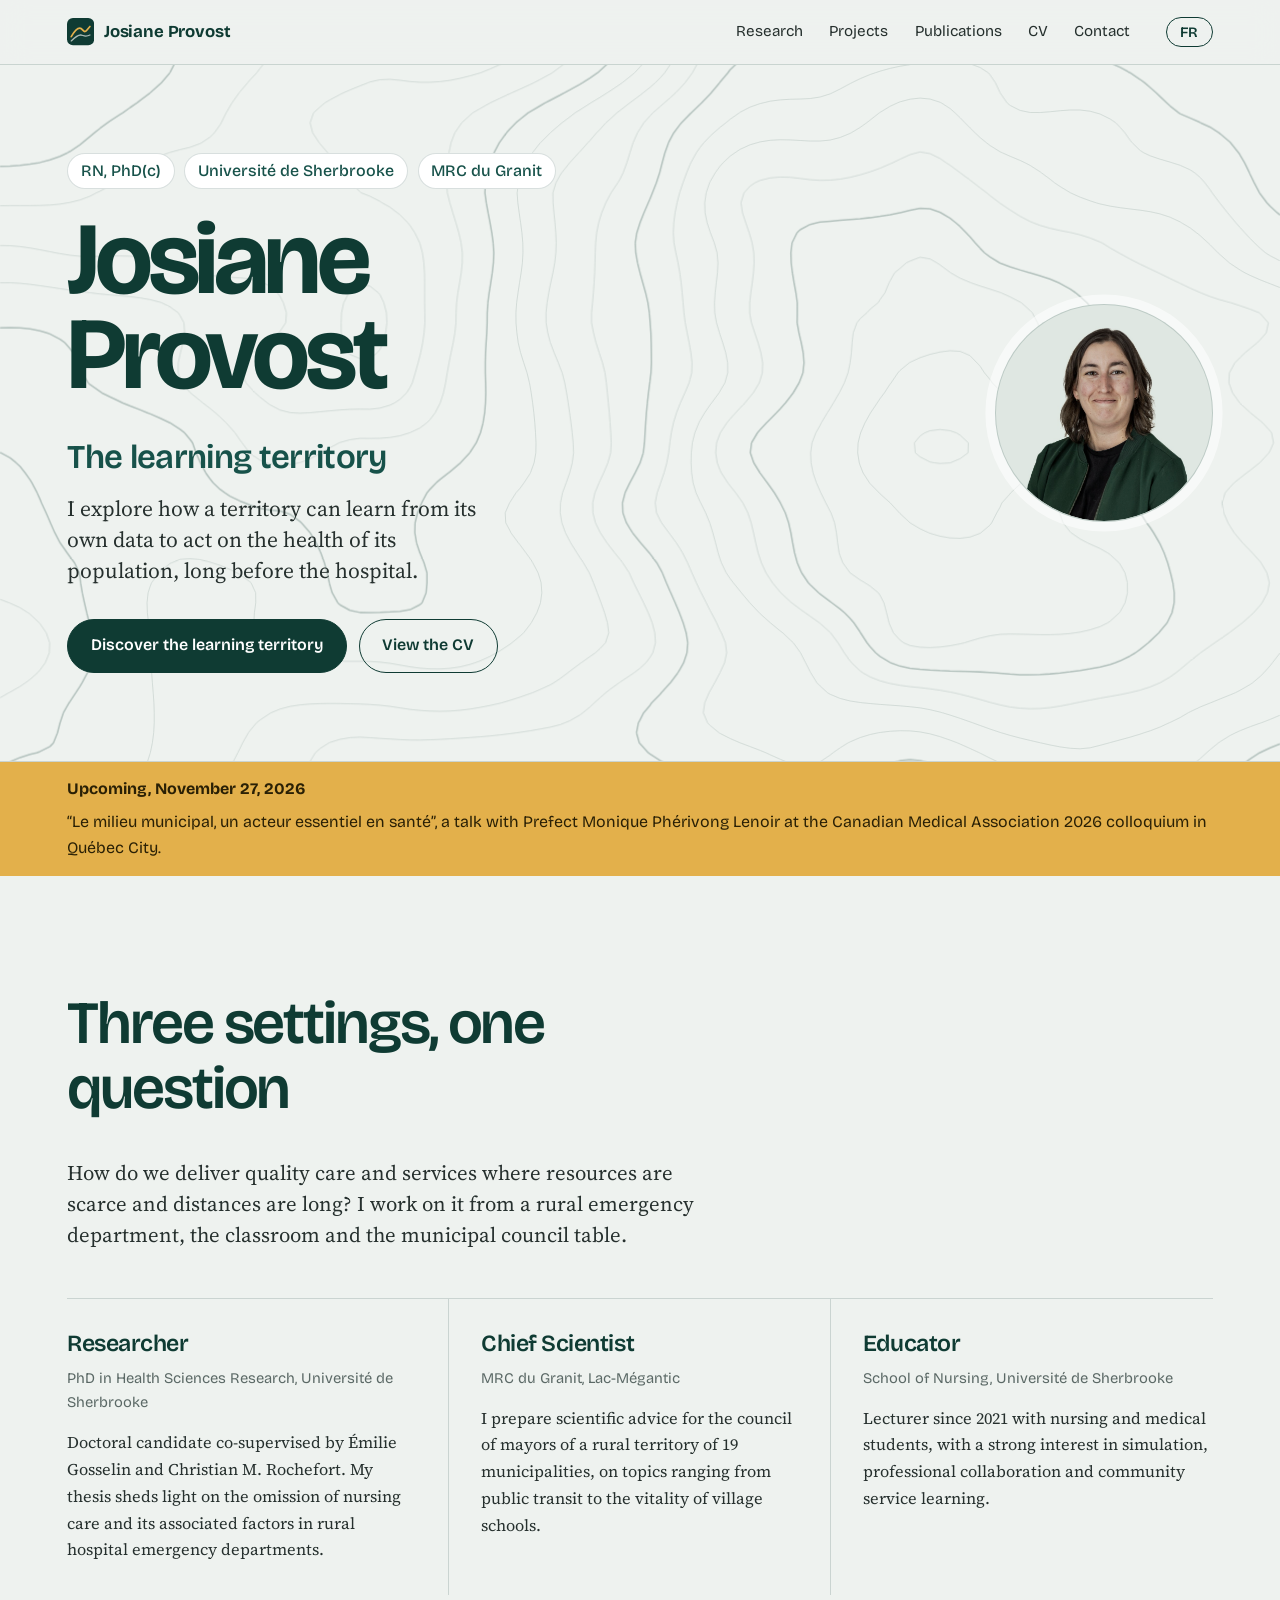
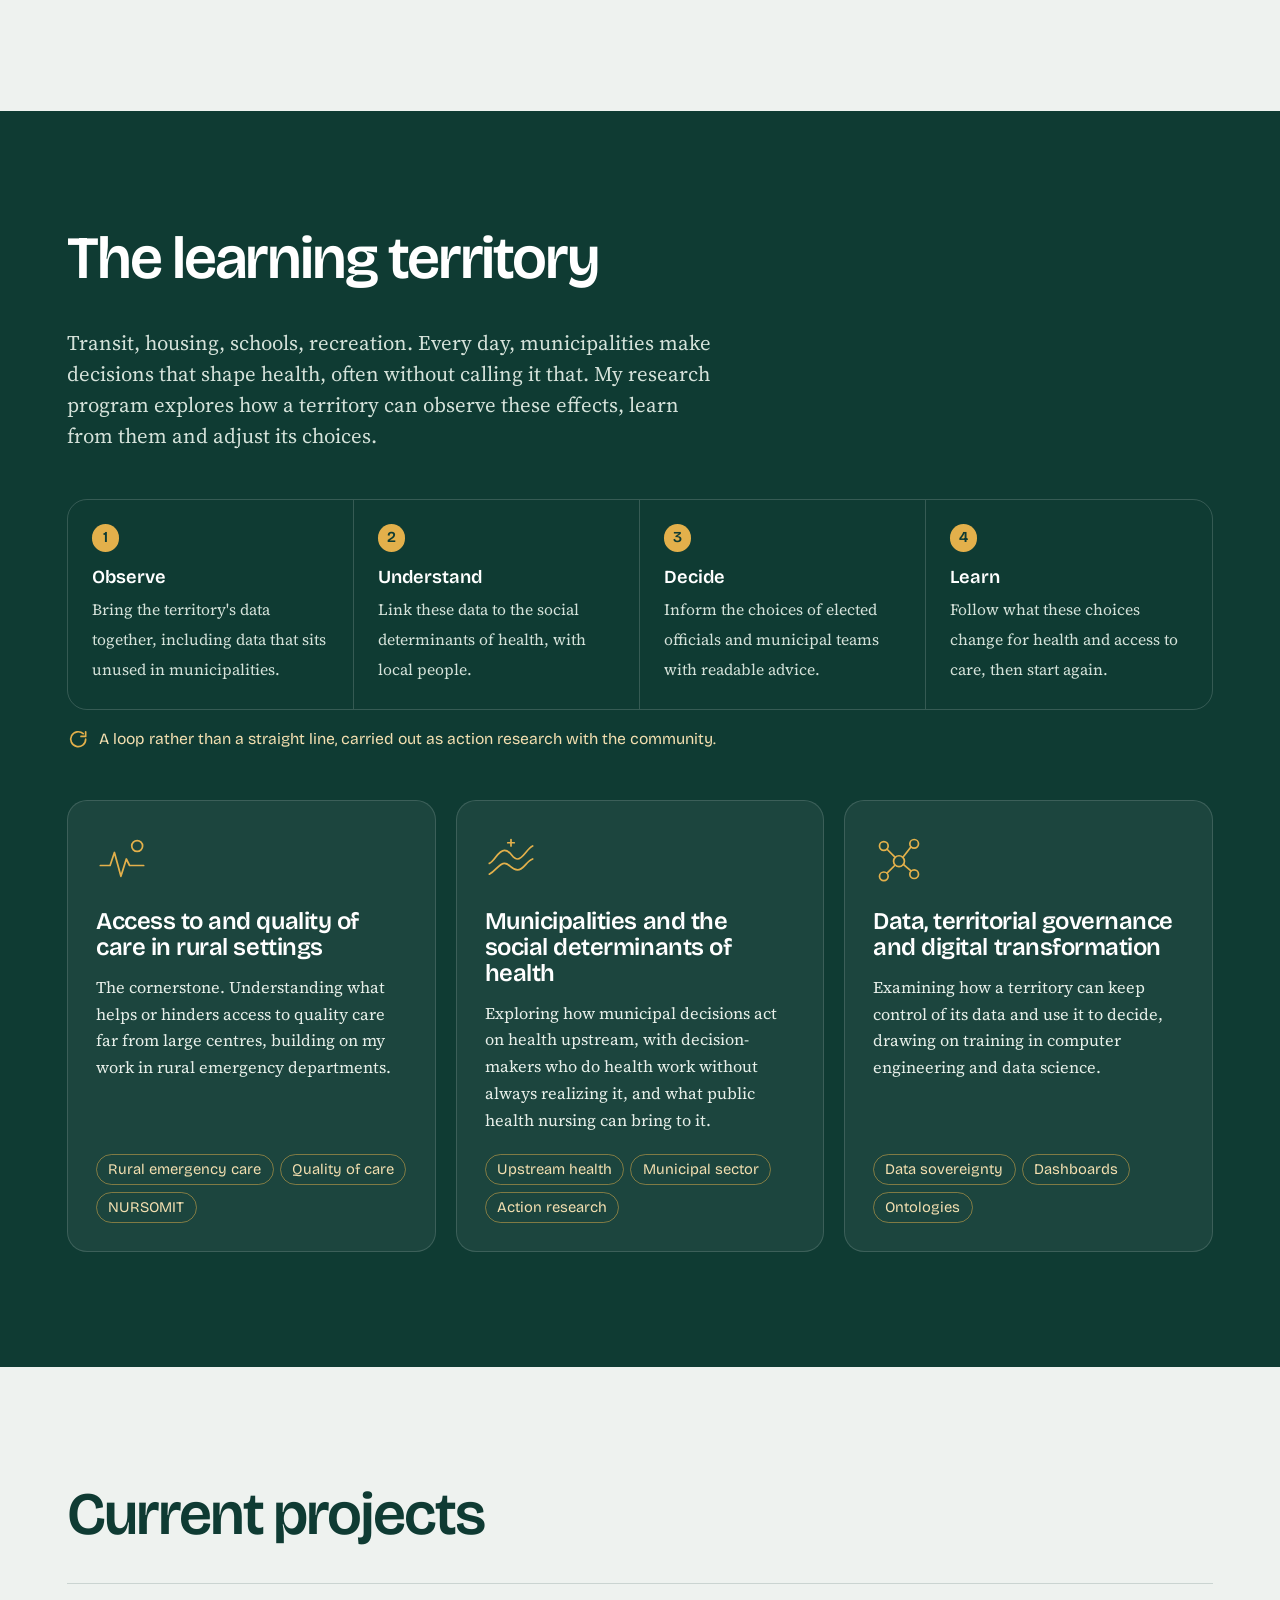
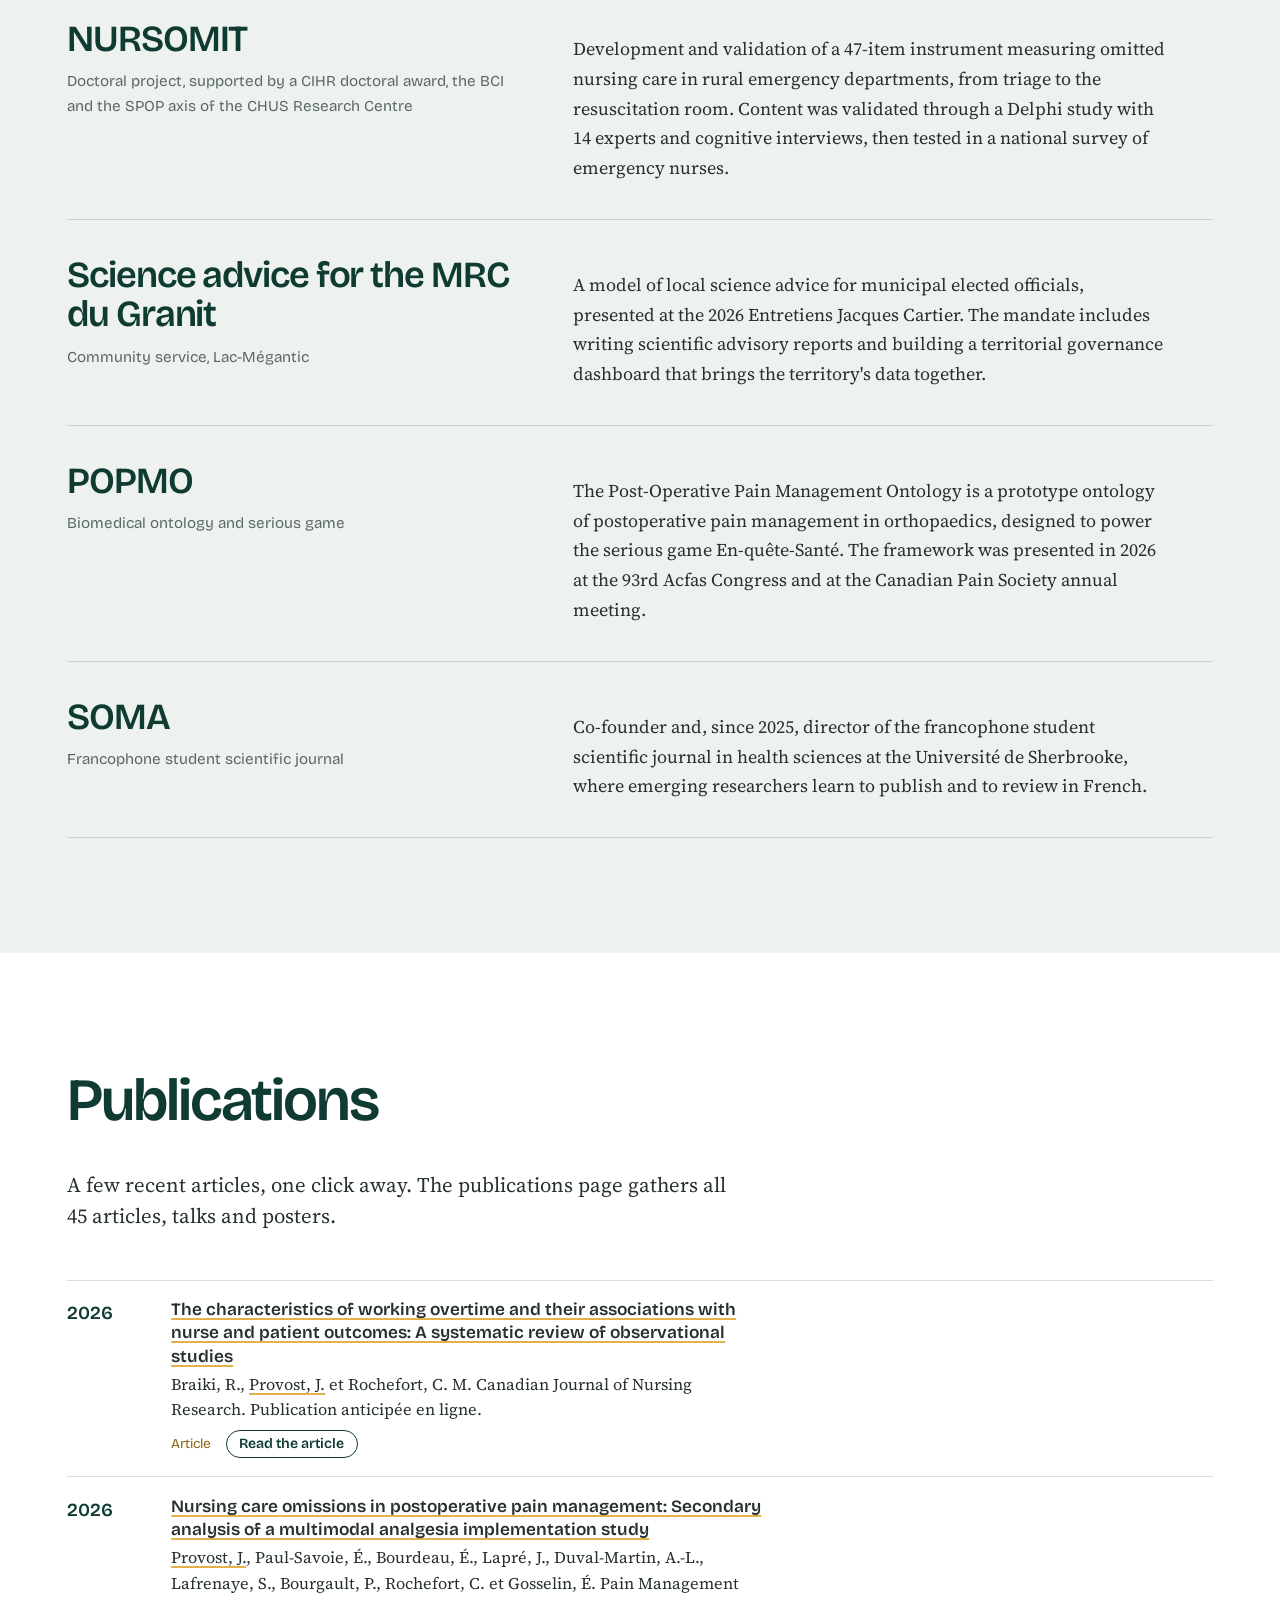
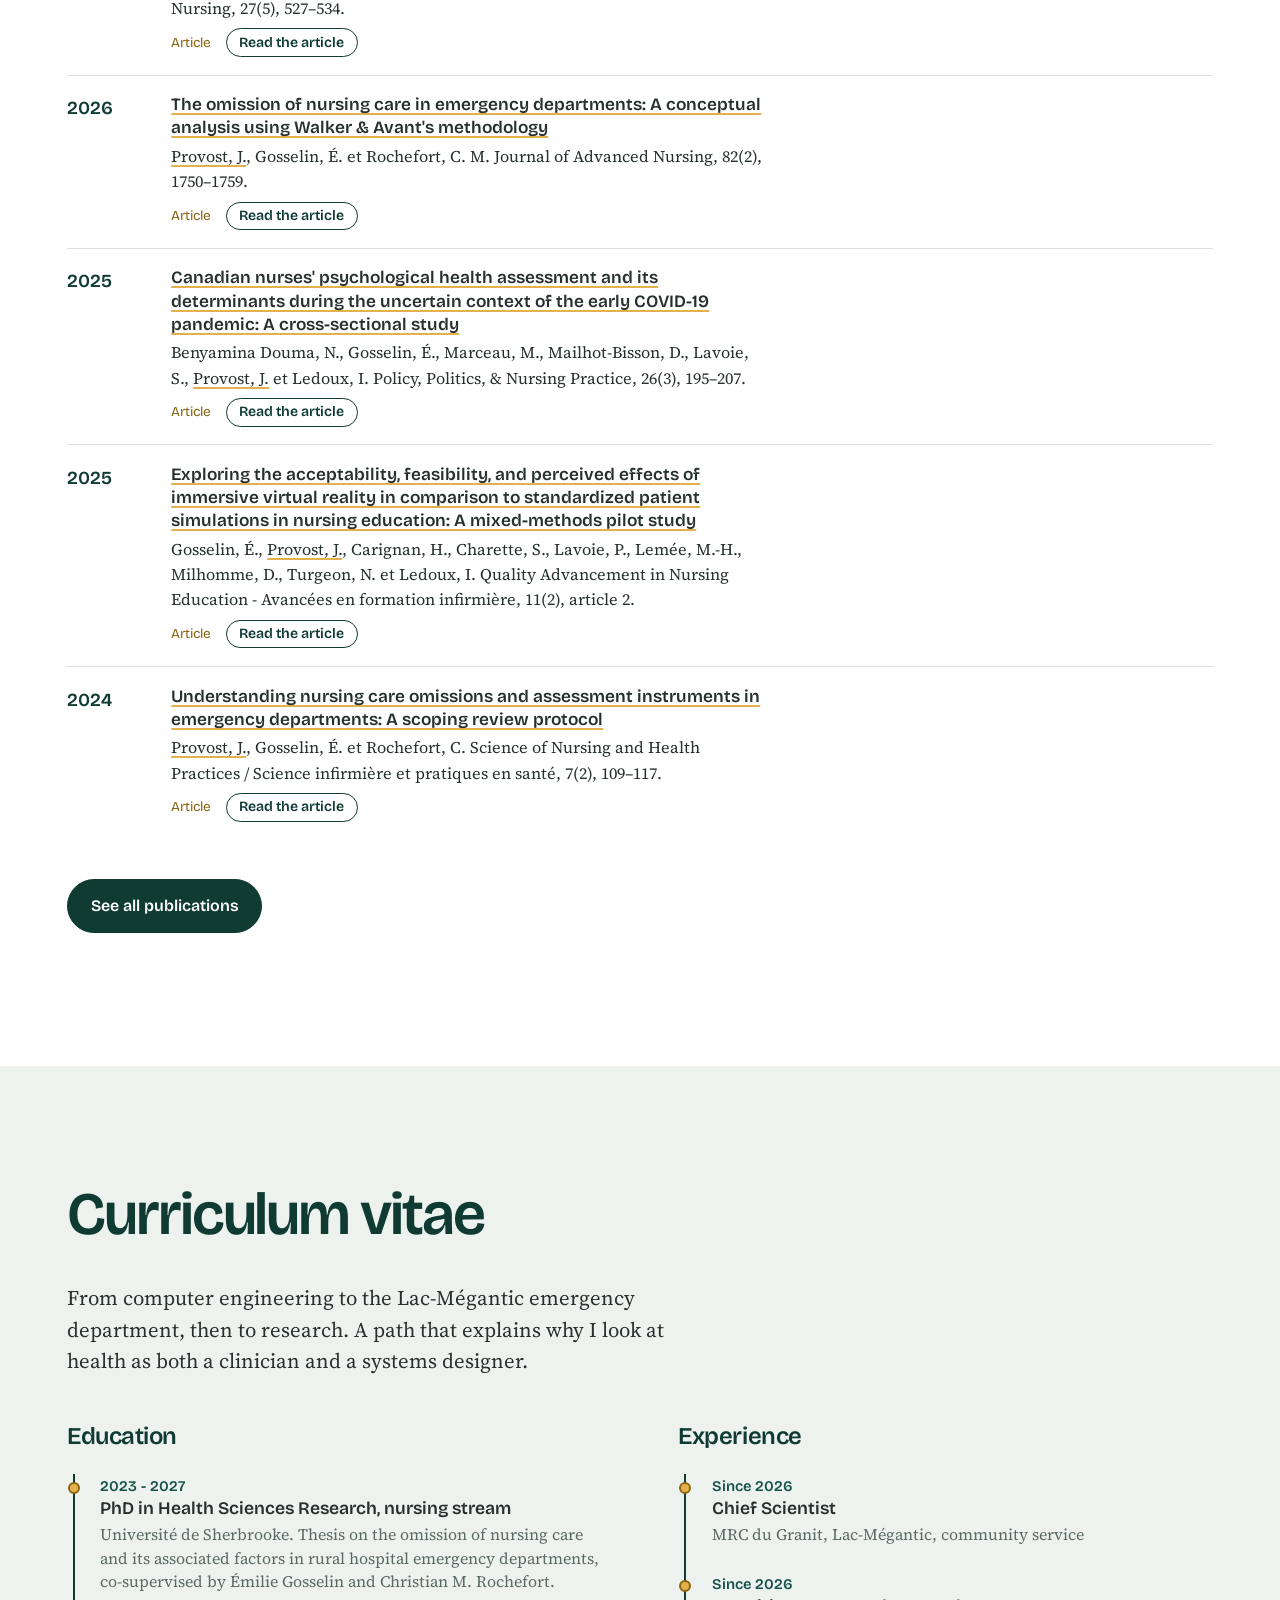
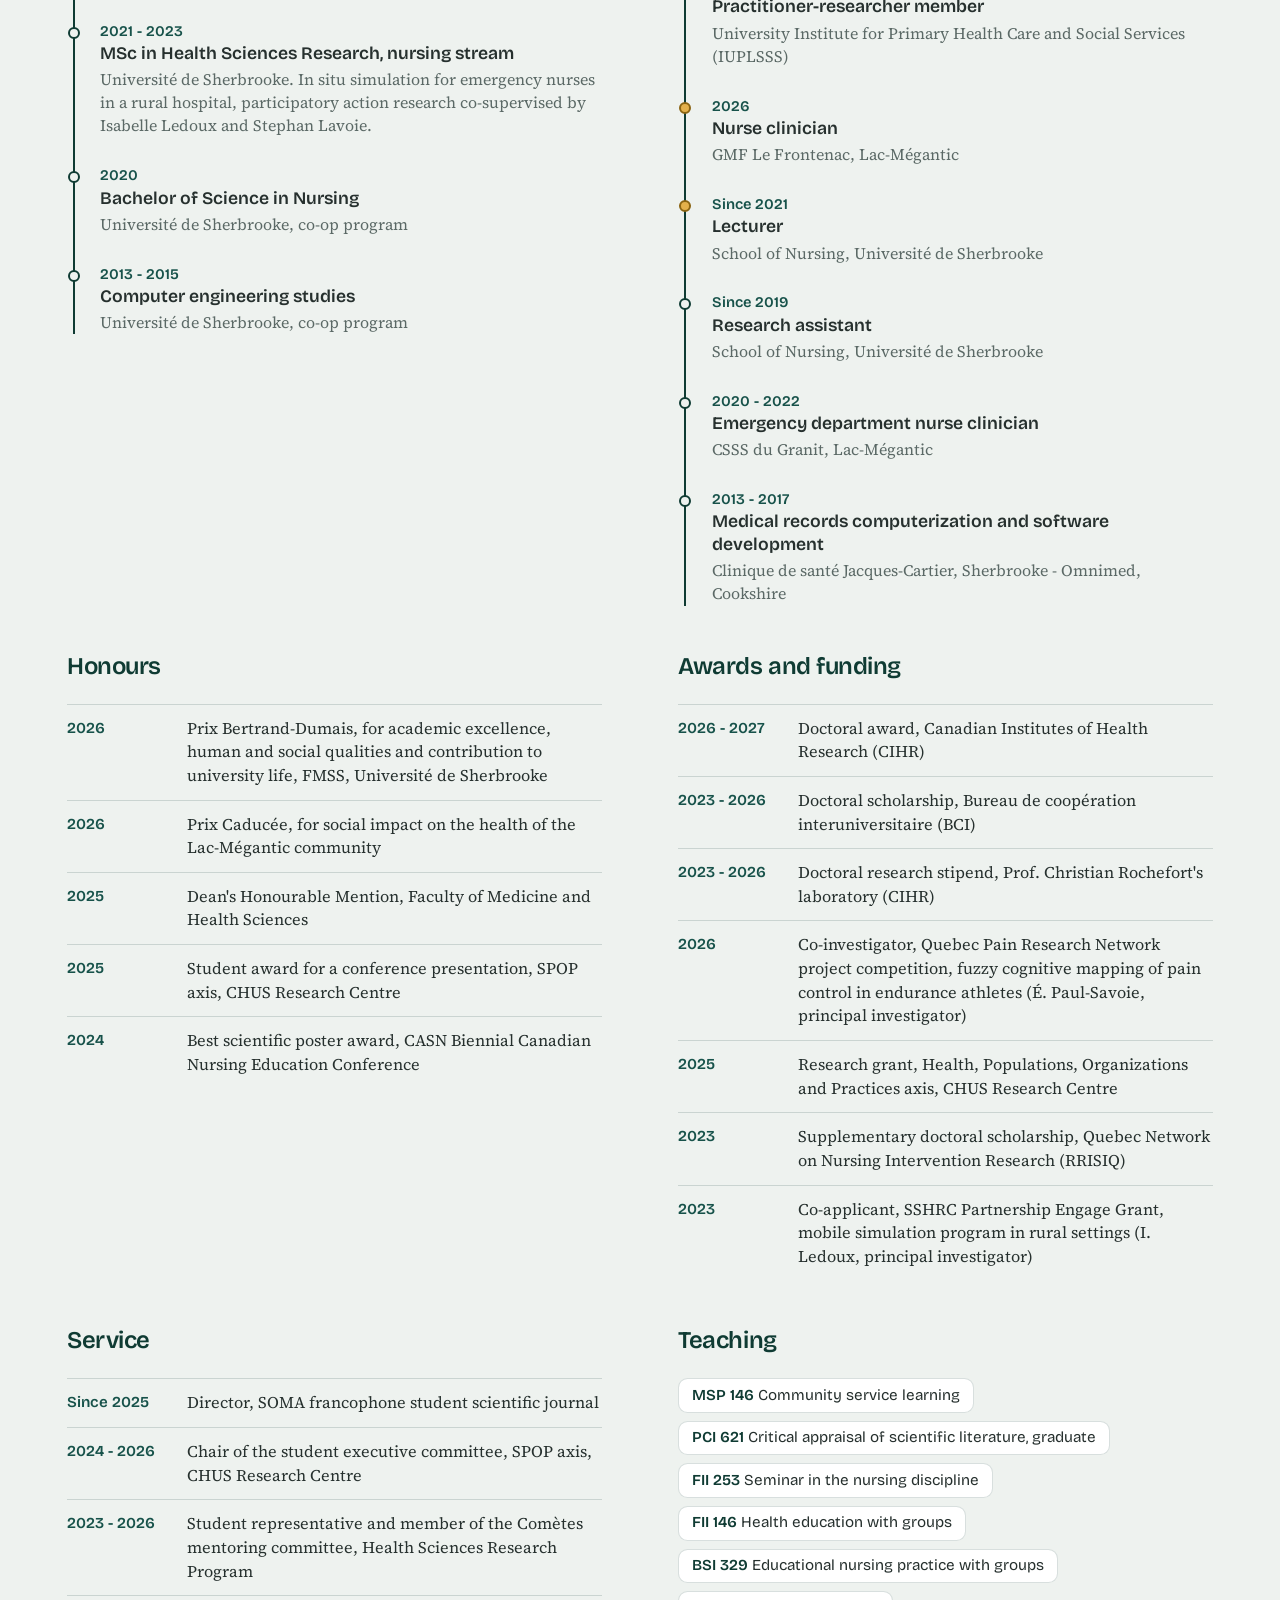
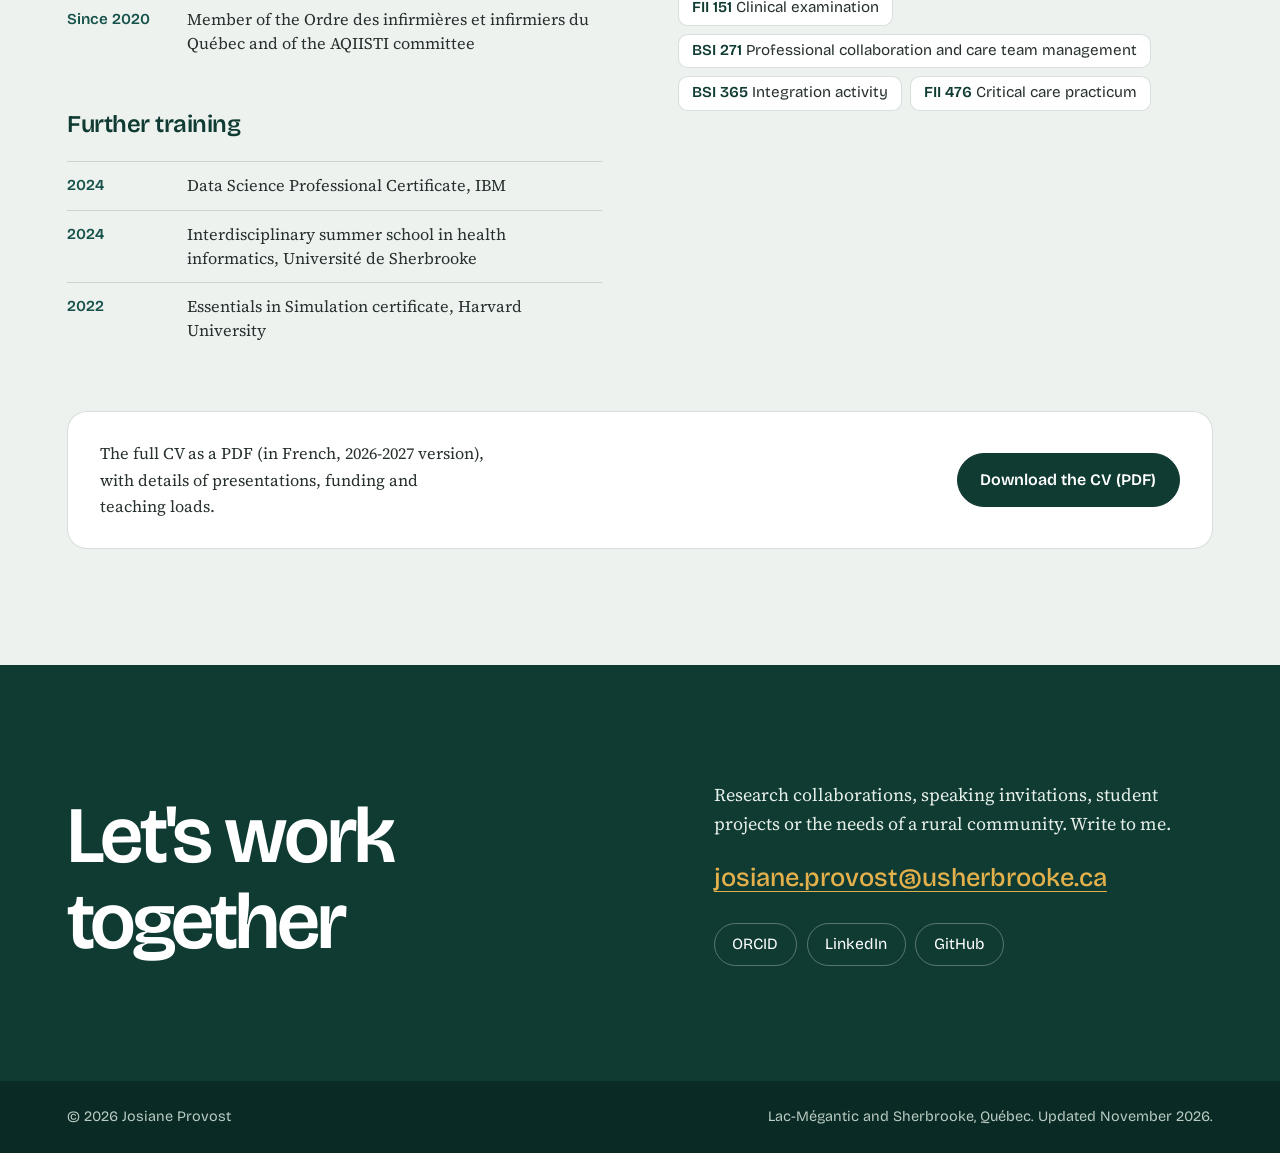
==== index.html @ 4ea6d52b "Territoire apprenant, page des publications et CV 2026-2027 Portrait réduit, programmation recentrée" ====
<!DOCTYPE html>
<html lang="fr" data-lang="fr">
<head>
<meta charset="UTF-8">
<meta name="viewport" content="width=device-width, initial-scale=1">
<title>Josiane Provost - Le territoire apprenant, santé rurale et conseil scientifique</title>
<meta name="description" content="Josiane Provost, infirmière et chercheuse en sciences de la santé à l'Université de Sherbrooke, scientifique en chef de la MRC du Granit. Recherche sur la qualité des soins infirmiers en milieu rural, le numérique en santé et la gouvernance territoriale.">
<meta property="og:title" content="Josiane Provost - Recherche en santé rurale">
<meta property="og:description" content="Soins infirmiers en milieu rural, numérique en santé et conseil scientifique municipal.">
<meta property="og:image" content="https://josianeprovost.ca/images/josiane-provost.jpg">
<meta property="og:type" content="website">
<meta property="og:url" content="https://josianeprovost.ca/">
<link rel="icon" href="data:image/svg+xml,%3Csvg xmlns='http://www.w3.org/2000/svg' viewBox='0 0 64 64'%3E%3Crect width='64' height='64' rx='14' fill='%230f3b33'/%3E%3Cpath d='M10 44c8-14 14-20 20-20s8 8 12 8 6-6 12-12' fill='none' stroke='%23e3b04b' stroke-width='4' stroke-linecap='round'/%3E%3Cpath d='M10 54c10-10 16-14 22-14s10 6 22 0' fill='none' stroke='%23eef2ef' stroke-width='3' stroke-linecap='round' opacity='.7'/%3E%3C/svg%3E">
<link rel="preconnect" href="https://fonts.googleapis.com">
<link rel="preconnect" href="https://fonts.gstatic.com" crossorigin>
<link href="https://fonts.googleapis.com/css2?family=Bricolage+Grotesque:opsz,wght@12..96,400;12..96,500;12..96,600;12..96,700&family=Source+Serif+4:ital,opsz,wght@0,8..60,400;0,8..60,600;1,8..60,400&display=swap" rel="stylesheet">
<link rel="stylesheet" href="styles.css">
</head>
<body data-titre-fr="Josiane Provost - Le territoire apprenant, santé rurale et conseil scientifique" data-titre-en="Josiane Provost - The learning territory, rural health and science advice">
<a class="saut" href="#contenu"><span lang="fr">Aller au contenu</span><span lang="en">Skip to content</span></a>

<header class="barre">
  <div class="enveloppe">
    <a class="marque" href="#haut" aria-label="Josiane Provost">
      <svg viewBox="0 0 64 64" aria-hidden="true"><rect width="64" height="64" rx="14" fill="#0f3b33"/><path d="M10 44c8-14 14-20 20-20s8 8 12 8 6-6 12-12" fill="none" stroke="#e3b04b" stroke-width="4" stroke-linecap="round"/><path d="M10 54c10-10 16-14 22-14s10 6 22 0" fill="none" stroke="#eef2ef" stroke-width="3" stroke-linecap="round" opacity=".7"/></svg>
      Josiane Provost
    </a>
    <nav class="liens" aria-label="Sections">
      <a href="#recherche"><span lang="fr">Recherche</span><span lang="en">Research</span></a>
      <a href="#projets"><span lang="fr">Projets</span><span lang="en">Projects</span></a>
      <a href="publications.html">Publications</a>
      <a href="#parcours"><span lang="fr">Parcours</span><span lang="en">CV</span></a>
      <a href="#contact">Contact</a>
    </nav>
    <button class="langue" type="button" id="langue" aria-label="Switch to English">EN</button>
  </div>
</header>

<main id="contenu">

<section class="ouverture" id="haut">
  <svg class="relief" id="relief" viewBox="0 0 1600 900" preserveAspectRatio="xMidYMid slice" aria-hidden="true"></svg>
  <div class="enveloppe">
    <div class="ouverture-texte">
      <p class="qualite">
        <span lang="fr">Infirmière, Ph. D. (c)</span><span lang="en">RN, PhD(c)</span>
        <span lang="fr">Université de Sherbrooke</span><span lang="en">Université de Sherbrooke</span>
        <span lang="fr">MRC du Granit</span><span lang="en">MRC du Granit</span>
      </p>
      <h1><span>Josiane</span><span>Provost</span></h1>
      <p class="idee" lang="fr">Le territoire apprenant</p>
      <p class="idee" lang="en">The learning territory</p>
      <p class="amorce" lang="fr">J'explore comment un territoire peut apprendre de ses propres données pour agir sur la santé de sa population, bien avant l'hôpital.</p>
      <p class="amorce" lang="en">I explore how a territory can learn from its own data to act on the health of its population, long before the hospital.</p>
      <div class="actions">
        <a class="bouton" href="#recherche"><span lang="fr">Découvrir le territoire apprenant</span><span lang="en">Discover the learning territory</span></a>
        <a class="bouton clair" href="#parcours"><span lang="fr">Consulter le parcours</span><span lang="en">View the CV</span></a>
      </div>
    </div>
    <div class="portrait">
      <img src="images/josiane-provost.jpg" width="900" height="829" alt="Portrait de Josiane Provost">
    </div>
  </div>
</section>

<aside class="avenir">
  <div class="enveloppe">
    <strong lang="fr">À venir, 27 novembre 2026</strong><strong lang="en">Upcoming, November 27, 2026</strong>
    <span lang="fr">« Le milieu municipal, un acteur essentiel en santé », conférence avec la préfète Monique Phérivong Lenoir au colloque 2026 de l'Association médicale canadienne, à Québec.</span>
    <span lang="en">“Le milieu municipal, un acteur essentiel en santé”, a talk with Prefect Monique Phérivong Lenoir at the Canadian Medical Association 2026 colloquium in Québec City.</span>
  </div>
</aside>

<section class="section" id="apropos">
  <div class="enveloppe">
    <h2 lang="fr">Trois terrains, une même question</h2>
    <h2 lang="en">Three settings, one question</h2>
    <p class="chapeau" lang="fr">Comment offrir des soins et des services de qualité là où les ressources sont rares et les distances grandes? J'y travaille depuis l'urgence d'un hôpital de région, la salle de classe et la table des élus municipaux.</p>
    <p class="chapeau" lang="en">How do we deliver quality care and services where resources are scarce and distances are long? I work on it from a rural emergency department, the classroom and the municipal council table.</p>
    <div class="roles">
      <div>
        <h3 lang="fr">Chercheuse</h3><h3 lang="en">Researcher</h3>
        <p class="lieu" lang="fr">Doctorat en recherche en sciences de la santé, Université de Sherbrooke</p>
        <p class="lieu" lang="en">PhD in Health Sciences Research, Université de Sherbrooke</p>
        <p lang="fr">Candidate au doctorat sous la codirection d'Émilie Gosselin et de Christian M. Rochefort. Ma thèse met en lumière l'omission des soins infirmiers et ses facteurs associés dans les urgences des centres hospitaliers ruraux.</p>
        <p lang="en">Doctoral candidate co-supervised by Émilie Gosselin and Christian M. Rochefort. My thesis sheds light on the omission of nursing care and its associated factors in rural hospital emergency departments.</p>
      </div>
      <div>
        <h3 lang="fr">Scientifique en chef</h3><h3 lang="en">Chief Scientist</h3>
        <p class="lieu">MRC du Granit, Lac-Mégantic</p>
        <p lang="fr">Je produis des avis scientifiques pour le conseil des maires d'un territoire rural de 19 municipalités, sur des sujets qui vont du transport collectif à la vitalité des écoles de village.</p>
        <p lang="en">I prepare scientific advice for the council of mayors of a rural territory of 19 municipalities, on topics ranging from public transit to the vitality of village schools.</p>
      </div>
      <div>
        <h3 lang="fr">Enseignante</h3><h3 lang="en">Educator</h3>
        <p class="lieu" lang="fr">École des sciences infirmières, Université de Sherbrooke</p>
        <p class="lieu" lang="en">School of Nursing, Université de Sherbrooke</p>
        <p lang="fr">Chargée de cours depuis 2021 auprès des futures infirmières et des étudiants en médecine, avec un intérêt marqué pour la simulation, la collaboration professionnelle et l'apprentissage dans la communauté.</p>
        <p lang="en">Lecturer since 2021 with nursing and medical students, with a strong interest in simulation, professional collaboration and community service learning.</p>
      </div>
    </div>
  </div>
</section>

<section class="section sombre" id="recherche">
  <div class="enveloppe">
    <h2 lang="fr">Le territoire apprenant</h2>
    <h2 lang="en">The learning territory</h2>
    <p class="chapeau" lang="fr">Transport, habitation, écoles, loisirs. Les municipalités prennent chaque jour des décisions qui façonnent la santé, souvent sans les nommer ainsi. Ma programmation de recherche explore comment un territoire peut observer ces effets, en tirer des connaissances et ajuster ses choix.</p>
    <p class="chapeau" lang="en">Transit, housing, schools, recreation. Every day, municipalities make decisions that shape health, often without calling it that. My research program explores how a territory can observe these effects, learn from them and adjust its choices.</p>
    <ol class="boucle">
      <li><b lang="fr">Observer</b><b lang="en">Observe</b><span lang="fr">Rassembler les données du territoire, y compris celles qui dorment dans les municipalités.</span><span lang="en">Bring the territory's data together, including data that sits unused in municipalities.</span></li>
      <li><b lang="fr">Comprendre</b><b lang="en">Understand</b><span lang="fr">Relier ces données aux déterminants sociaux de la santé, avec les gens du milieu.</span><span lang="en">Link these data to the social determinants of health, with local people.</span></li>
      <li><b lang="fr">Décider</b><b lang="en">Decide</b><span lang="fr">Éclairer les choix des élus et des équipes municipales par des avis lisibles.</span><span lang="en">Inform the choices of elected officials and municipal teams with readable advice.</span></li>
      <li><b lang="fr">Apprendre</b><b lang="en">Learn</b><span lang="fr">Suivre ce que ces choix changent pour la santé et l'accès aux soins, puis recommencer.</span><span lang="en">Follow what these choices change for health and access to care, then start again.</span></li>
    </ol>
    <p class="retour"><svg viewBox="0 0 24 24" aria-hidden="true"><path d="M20 12a8 8 0 1 1-2.6-5.9"/><path d="M20 4v5h-5"/></svg><span lang="fr">Une boucle plutôt qu'une ligne droite, menée en recherche-action avec le milieu.</span><span lang="en">A loop rather than a straight line, carried out as action research with the community.</span></p>
    <div class="axes">
      <article class="axe">
        <svg viewBox="0 0 48 48" aria-hidden="true"><path d="M4 30h9l4-12 6 22 5-16 3 6h13"/><circle cx="38" cy="12" r="5"/></svg>
        <h3 lang="fr">Accessibilité et qualité des soins en milieu rural</h3>
        <h3 lang="en">Access to and quality of care in rural settings</h3>
        <p lang="fr">La pierre angulaire. Comprendre ce qui facilite ou freine l'accès à des soins de qualité loin des grands centres, dans le prolongement de mes travaux menés dans les urgences rurales.</p>
        <p lang="en">The cornerstone. Understanding what helps or hinders access to quality care far from large centres, building on my work in rural emergency departments.</p>
        <ul><li lang="fr">Urgences rurales</li><li lang="en">Rural emergency care</li><li lang="fr">Qualité des soins</li><li lang="en">Quality of care</li><li>NURSOMIT</li></ul>
      </article>
      <article class="axe">
        <svg viewBox="0 0 48 48" aria-hidden="true"><path d="M4 38c6-3 9-10 14-10s6 6 12 6 8-8 14-10"/><path d="M4 28c5-2 8-12 14-12s7 8 12 8 9-10 14-12"/><path d="M24 6v6M21 9h6"/></svg>
        <h3 lang="fr">Municipalités et déterminants sociaux de la santé</h3>
        <h3 lang="en">Municipalities and the social determinants of health</h3>
        <p lang="fr">Explorer comment les décisions municipales agissent sur la santé en amont, avec les décideurs qui font de la santé sans toujours s'en rendre compte, et ce que l'infirmière en santé publique peut y apporter.</p>
        <p lang="en">Exploring how municipal decisions act on health upstream, with decision-makers who do health work without always realizing it, and what public health nursing can bring to it.</p>
        <ul><li lang="fr">Santé en amont</li><li lang="en">Upstream health</li><li lang="fr">Milieu municipal</li><li lang="en">Municipal sector</li><li lang="fr">Recherche-action</li><li lang="en">Action research</li></ul>
      </article>
      <article class="axe">
        <svg viewBox="0 0 48 48" aria-hidden="true"><circle cx="10" cy="12" r="4"/><circle cx="38" cy="10" r="4"/><circle cx="24" cy="26" r="5"/><circle cx="10" cy="40" r="4"/><circle cx="38" cy="38" r="4"/><path d="M13 15l7 7M35 13l-7 9M13 37l7-7M35 35l-7-6"/></svg>
        <h3 lang="fr">Données, gouvernance territoriale et numérique</h3>
        <h3 lang="en">Data, territorial governance and digital transformation</h3>
        <p lang="fr">Examiner comment un territoire peut garder la maîtrise de ses données et s'en servir pour décider, en mettant à profit une formation en génie informatique et en science des données.</p>
        <p lang="en">Examining how a territory can keep control of its data and use it to decide, drawing on training in computer engineering and data science.</p>
        <ul><li lang="fr">Souveraineté des données</li><li lang="en">Data sovereignty</li><li lang="fr">Tableaux de bord</li><li lang="en">Dashboards</li><li lang="fr">Ontologies</li><li lang="en">Ontologies</li></ul>
      </article>
    </div>
  </div>
</section>

<section class="section" id="projets">
  <div class="enveloppe">
    <h2 lang="fr">Projets en cours</h2>
    <h2 lang="en">Current projects</h2>
    <div class="projets">
      <article class="projet">
        <div>
          <h3>NURSOMIT</h3>
          <p class="nature" lang="fr">Projet doctoral, soutenu par une bourse doctorale des IRSC, le BCI et l'axe SPOP du Centre de recherche du CHUS</p>
          <p class="nature" lang="en">Doctoral project, supported by a CIHR doctoral award, the BCI and the SPOP axis of the CHUS Research Centre</p>
        </div>
        <div>
          <p lang="fr">Développement et validation d'un instrument de 47 énoncés qui mesure l'omission des soins infirmiers dans les urgences rurales, du triage à la salle de réanimation. Le contenu a été validé par une étude Delphi auprès de 14 experts et par des entrevues cognitives, puis mis à l'épreuve dans une enquête nationale auprès d'infirmières d'urgence.</p>
          <p lang="en">Development and validation of a 47-item instrument measuring omitted nursing care in rural emergency departments, from triage to the resuscitation room. Content was validated through a Delphi study with 14 experts and cognitive interviews, then tested in a national survey of emergency nurses.</p>
        </div>
      </article>
      <article class="projet">
        <div>
          <h3 lang="fr">Conseil scientifique de la MRC du Granit</h3>
          <h3 lang="en">Science advice for the MRC du Granit</h3>
          <p class="nature" lang="fr">Service à la collectivité, Lac-Mégantic</p>
          <p class="nature" lang="en">Community service, Lac-Mégantic</p>
        </div>
        <div>
          <p lang="fr">Un modèle de conseil scientifique de proximité auprès d'élus municipaux, présenté aux Entretiens Jacques Cartier 2026. Le mandat comprend la rédaction d'avis scientifiques et la conception d'un tableau de bord de gouvernance territoriale qui rassemble les données du territoire.</p>
          <p lang="en">A model of local science advice for municipal elected officials, presented at the 2026 Entretiens Jacques Cartier. The mandate includes writing scientific advisory reports and building a territorial governance dashboard that brings the territory's data together.</p>
        </div>
      </article>
      <article class="projet">
        <div>
          <h3>POPMO</h3>
          <p class="nature" lang="fr">Ontologie biomédicale et jeu sérieux</p>
          <p class="nature" lang="en">Biomedical ontology and serious game</p>
        </div>
        <div>
          <p lang="fr">La Post-Operative Pain Management Ontology est un prototype d'ontologie de la gestion de la douleur postopératoire en orthopédie, conçu pour alimenter le jeu sérieux En-quête-Santé. Le cadre a été présenté en 2026 au 93e Congrès de l'Acfas et au congrès de la Société canadienne de la douleur.</p>
          <p lang="en">The Post-Operative Pain Management Ontology is a prototype ontology of postoperative pain management in orthopaedics, designed to power the serious game En-quête-Santé. The framework was presented in 2026 at the 93rd Acfas Congress and at the Canadian Pain Society annual meeting.</p>
        </div>
      </article>
      <article class="projet">
        <div>
          <h3>SOMA</h3>
          <p class="nature" lang="fr">Revue scientifique étudiante francophone</p>
          <p class="nature" lang="en">Francophone student scientific journal</p>
        </div>
        <div>
          <p lang="fr">Cofondatrice et, depuis 2025, directrice de la revue scientifique étudiante francophone en sciences de la santé de l'Université de Sherbrooke, un lieu où la relève apprend à publier et à évaluer en français.</p>
          <p lang="en">Co-founder and, since 2025, director of the francophone student scientific journal in health sciences at the Université de Sherbrooke, where emerging researchers learn to publish and to review in French.</p>
        </div>
      </article>
    </div>
  </div>
</section>

<section class="section clair" id="publications">
  <div class="enveloppe">
    <h2>Publications</h2>
    <p class="chapeau" lang="fr">Quelques articles récents, à lire en un clic. La page des publications rassemble les 45 articles, conférences et affiches.</p>
    <p class="chapeau" lang="en">A few recent articles, one click away. The publications page gathers all 45 articles, talks and posters.</p>
    <ul class="refs">
      <li data-type="article"><span class="an">2026</span><div class="corps"><a class="titre" href="https://doi.org/10.1177/08445621261463879" rel="noopener">The characteristics of working overtime and their associations with nurse and patient outcomes: A systematic review of observational studies</a>Braiki, R., <span class="moi">Provost, J.</span> et Rochefort, C. M. Canadian Journal of Nursing Research. Publication anticipée en ligne.<br><span class="genre">Article</span><a class="lire" href="https://doi.org/10.1177/08445621261463879" rel="noopener"><span lang="fr">Lire l'article</span><span lang="en">Read the article</span></a></div></li>
      <li data-type="article"><span class="an">2026</span><div class="corps"><a class="titre" href="https://doi.org/10.1016/j.pmn.2026.04.017" rel="noopener">Nursing care omissions in postoperative pain management: Secondary analysis of a multimodal analgesia implementation study</a><span class="moi">Provost, J.</span>, Paul-Savoie, É., Bourdeau, É., Lapré, J., Duval-Martin, A.-L., Lafrenaye, S., Bourgault, P., Rochefort, C. et Gosselin, É. Pain Management Nursing, 27(5), 527–534.<br><span class="genre">Article</span><a class="lire" href="https://doi.org/10.1016/j.pmn.2026.04.017" rel="noopener"><span lang="fr">Lire l'article</span><span lang="en">Read the article</span></a></div></li>
      <li data-type="article"><span class="an">2026</span><div class="corps"><a class="titre" href="https://doi.org/10.1111/jan.17017" rel="noopener">The omission of nursing care in emergency departments: A conceptual analysis using Walker &amp; Avant's methodology</a><span class="moi">Provost, J.</span>, Gosselin, É. et Rochefort, C. M. Journal of Advanced Nursing, 82(2), 1750–1759.<br><span class="genre">Article</span><a class="lire" href="https://doi.org/10.1111/jan.17017" rel="noopener"><span lang="fr">Lire l'article</span><span lang="en">Read the article</span></a></div></li>
      <li data-type="article"><span class="an">2025</span><div class="corps"><a class="titre" href="https://doi.org/10.1177/15271544251338813" rel="noopener">Canadian nurses' psychological health assessment and its determinants during the uncertain context of the early COVID-19 pandemic: A cross-sectional study</a>Benyamina Douma, N., Gosselin, É., Marceau, M., Mailhot-Bisson, D., Lavoie, S., <span class="moi">Provost, J.</span> et Ledoux, I. Policy, Politics, &amp; Nursing Practice, 26(3), 195–207.<br><span class="genre">Article</span><a class="lire" href="https://doi.org/10.1177/15271544251338813" rel="noopener"><span lang="fr">Lire l'article</span><span lang="en">Read the article</span></a></div></li>
      <li data-type="article"><span class="an">2025</span><div class="corps"><a class="titre" href="https://doi.org/10.17483/7q3m5727" rel="noopener">Exploring the acceptability, feasibility, and perceived effects of immersive virtual reality in comparison to standardized patient simulations in nursing education: A mixed-methods pilot study</a>Gosselin, É., <span class="moi">Provost, J.</span>, Carignan, H., Charette, S., Lavoie, P., Lemée, M.-H., Milhomme, D., Turgeon, N. et Ledoux, I. Quality Advancement in Nursing Education - Avancées en formation infirmière, 11(2), article 2.<br><span class="genre">Article</span><a class="lire" href="https://doi.org/10.17483/7q3m5727" rel="noopener"><span lang="fr">Lire l'article</span><span lang="en">Read the article</span></a></div></li>
      <li data-type="article"><span class="an">2024</span><div class="corps"><a class="titre" href="https://doi.org/10.62212/snahp.141" rel="noopener">Understanding nursing care omissions and assessment instruments in emergency departments: A scoping review protocol</a><span class="moi">Provost, J.</span>, Gosselin, É. et Rochefort, C. Science of Nursing and Health Practices / Science infirmière et pratiques en santé, 7(2), 109–117.<br><span class="genre">Article</span><a class="lire" href="https://doi.org/10.62212/snahp.141" rel="noopener"><span lang="fr">Lire l'article</span><span lang="en">Read the article</span></a></div></li>
    </ul>
    <p class="suite"><a class="bouton" href="publications.html"><span lang="fr">Voir toutes les publications</span><span lang="en">See all publications</span></a></p>
  </div>
</section>

<section class="section" id="parcours">
  <div class="enveloppe">
    <h2 lang="fr">Parcours</h2>
    <h2 lang="en">Curriculum vitae</h2>
    <p class="chapeau" lang="fr">Du génie informatique à l'urgence de Lac-Mégantic, puis à la recherche. Un parcours qui explique pourquoi je regarde la santé avec des yeux de clinicienne et de conceptrice de systèmes.</p>
    <p class="chapeau" lang="en">From computer engineering to the Lac-Mégantic emergency department, then to research. A path that explains why I look at health as both a clinician and a systems designer.</p>

    <div class="colonnes">
      <div>
        <h3 lang="fr">Formation</h3><h3 lang="en">Education</h3>
        <ul class="fil">
          <li class="actuel"><span class="quand">2023 - 2027</span><span class="quoi" lang="fr">Doctorat en recherche en sciences de la santé, profil sciences infirmières</span><span class="quoi" lang="en">PhD in Health Sciences Research, nursing stream</span><span class="ou" lang="fr">Université de Sherbrooke. Thèse « Mise en lumière de l'omission des soins infirmiers et de ses facteurs associés dans les urgences des centres hospitaliers ruraux », codirigée par Émilie Gosselin et Christian M. Rochefort.</span><span class="ou" lang="en">Université de Sherbrooke. Thesis on the omission of nursing care and its associated factors in rural hospital emergency departments, co-supervised by Émilie Gosselin and Christian M. Rochefort.</span></li>
          <li><span class="quand">2021 - 2023</span><span class="quoi" lang="fr">Maîtrise en recherche en sciences de la santé, profil sciences infirmières</span><span class="quoi" lang="en">MSc in Health Sciences Research, nursing stream</span><span class="ou" lang="fr">Université de Sherbrooke. Simulation in situ pour les infirmières d'urgence d'un centre hospitalier rural, recherche-action participative codirigée par Isabelle Ledoux et Stephan Lavoie.</span><span class="ou" lang="en">Université de Sherbrooke. In situ simulation for emergency nurses in a rural hospital, participatory action research co-supervised by Isabelle Ledoux and Stephan Lavoie.</span></li>
          <li><span class="quand">2020</span><span class="quoi" lang="fr">Baccalauréat en sciences infirmières</span><span class="quoi" lang="en">Bachelor of Science in Nursing</span><span class="ou" lang="fr">Université de Sherbrooke, régime coopératif</span><span class="ou" lang="en">Université de Sherbrooke, co-op program</span></li>
          <li><span class="quand">2013 - 2015</span><span class="quoi" lang="fr">Études en génie informatique</span><span class="quoi" lang="en">Computer engineering studies</span><span class="ou" lang="fr">Université de Sherbrooke, régime coopératif</span><span class="ou" lang="en">Université de Sherbrooke, co-op program</span></li>
        </ul>
      </div>
      <div>
        <h3 lang="fr">Expérience</h3><h3 lang="en">Experience</h3>
        <ul class="fil">
          <li class="actuel"><span class="quand"><span lang="fr">Depuis 2026</span><span lang="en">Since 2026</span></span><span class="quoi" lang="fr">Scientifique en chef</span><span class="quoi" lang="en">Chief Scientist</span><span class="ou" lang="fr">MRC du Granit, Lac-Mégantic, service à la communauté</span><span class="ou" lang="en">MRC du Granit, Lac-Mégantic, community service</span></li>
          <li class="actuel"><span class="quand"><span lang="fr">Depuis 2026</span><span lang="en">Since 2026</span></span><span class="quoi" lang="fr">Praticienne-chercheuse de milieu de pratique</span><span class="quoi" lang="en">Practitioner-researcher member</span><span class="ou" lang="fr">Institut universitaire de première ligne en santé et services sociaux (IUPLSSS)</span><span class="ou" lang="en">University Institute for Primary Health Care and Social Services (IUPLSSS)</span></li>
          <li class="actuel"><span class="quand">2026</span><span class="quoi" lang="fr">Infirmière clinicienne</span><span class="quoi" lang="en">Nurse clinician</span><span class="ou">GMF Le Frontenac, Lac-Mégantic</span></li>
          <li class="actuel"><span class="quand"><span lang="fr">Depuis 2021</span><span lang="en">Since 2021</span></span><span class="quoi" lang="fr">Chargée de cours</span><span class="quoi" lang="en">Lecturer</span><span class="ou" lang="fr">École des sciences infirmières, Université de Sherbrooke</span><span class="ou" lang="en">School of Nursing, Université de Sherbrooke</span></li>
          <li><span class="quand"><span lang="fr">Depuis 2019</span><span lang="en">Since 2019</span></span><span class="quoi" lang="fr">Assistante de recherche</span><span class="quoi" lang="en">Research assistant</span><span class="ou" lang="fr">École des sciences infirmières, Université de Sherbrooke</span><span class="ou" lang="en">School of Nursing, Université de Sherbrooke</span></li>
          <li><span class="quand">2020 - 2022</span><span class="quoi" lang="fr">Infirmière clinicienne à l'urgence</span><span class="quoi" lang="en">Emergency department nurse clinician</span><span class="ou">CSSS du Granit, Lac-Mégantic</span></li>
          <li><span class="quand">2013 - 2017</span><span class="quoi" lang="fr">Informatisation médicale et développement logiciel</span><span class="quoi" lang="en">Medical records computerization and software development</span><span class="ou">Clinique de santé Jacques-Cartier, Sherbrooke - Omnimed, Cookshire</span></li>
        </ul>
      </div>

      <div>
        <h3 lang="fr">Prix et distinctions</h3><h3 lang="en">Honours</h3>
        <ul class="liste">
          <li><span class="quand">2026</span><span lang="fr">Prix Bertrand-Dumais, pour l'excellence du dossier universitaire, les qualités humaines et sociales et la participation à la vie universitaire, FMSS, Université de Sherbrooke</span><span lang="en">Prix Bertrand-Dumais, for academic excellence, human and social qualities and contribution to university life, FMSS, Université de Sherbrooke</span></li>
          <li><span class="quand">2026</span><span lang="fr">Prix Caducée, pour l'impact social sur la santé de la communauté de Lac-Mégantic</span><span lang="en">Prix Caducée, for social impact on the health of the Lac-Mégantic community</span></li>
          <li><span class="quand">2025</span><span lang="fr">Mention d'honneur du doyen, Faculté de médecine et des sciences de la santé</span><span lang="en">Dean's Honourable Mention, Faculty of Medicine and Health Sciences</span></li>
          <li><span class="quand">2025</span><span lang="fr">Prix étudiant pour une présentation en congrès, axe SPOP du Centre de recherche du CHUS</span><span lang="en">Student award for a conference presentation, SPOP axis, CHUS Research Centre</span></li>
          <li><span class="quand">2024</span><span lang="fr">Prix de la meilleure affiche scientifique, CASN Biennial Canadian Nursing Education Conference</span><span lang="en">Best scientific poster award, CASN Biennial Canadian Nursing Education Conference</span></li>
        </ul>
      </div>
      <div>
        <h3 lang="fr">Bourses et financement</h3><h3 lang="en">Awards and funding</h3>
        <ul class="liste">
          <li><span class="quand">2026 - 2027</span><span lang="fr">Bourse doctorale, Instituts de recherche en santé du Canada (IRSC)</span><span lang="en">Doctoral award, Canadian Institutes of Health Research (CIHR)</span></li>
          <li><span class="quand">2023 - 2026</span><span lang="fr">Bourse doctorale, Bureau de coopération interuniversitaire (BCI)</span><span lang="en">Doctoral scholarship, Bureau de coopération interuniversitaire (BCI)</span></li>
          <li><span class="quand">2023 - 2026</span><span lang="fr">Bourse de recherche doctorale, laboratoire du Pr Christian Rochefort (IRSC)</span><span lang="en">Doctoral research stipend, Prof. Christian Rochefort's laboratory (CIHR)</span></li>
          <li><span class="quand">2026</span><span lang="fr">Cochercheuse, concours de projets du Réseau québécois de la recherche sur la douleur, cartographie cognitive floue du contrôle de la douleur chez les athlètes d'endurance (É. Paul-Savoie, chercheuse principale)</span><span lang="en">Co-investigator, Quebec Pain Research Network project competition, fuzzy cognitive mapping of pain control in endurance athletes (É. Paul-Savoie, principal investigator)</span></li>
          <li><span class="quand">2025</span><span lang="fr">Octroi de recherche, axe Santé, populations, organisations et pratiques, Centre de recherche du CHUS</span><span lang="en">Research grant, Health, Populations, Organizations and Practices axis, CHUS Research Centre</span></li>
          <li><span class="quand">2023</span><span lang="fr">Bourse doctorale complémentaire, Réseau de recherche en interventions en sciences infirmières du Québec (RRISIQ)</span><span lang="en">Supplementary doctoral scholarship, Quebec Network on Nursing Intervention Research (RRISIQ)</span></li>
          <li><span class="quand">2023</span><span lang="fr">Cochercheuse, subvention d'engagement partenarial du CRSH, programme de simulation mobile en milieu rural (I. Ledoux, chercheuse principale)</span><span lang="en">Co-applicant, SSHRC Partnership Engage Grant, mobile simulation program in rural settings (I. Ledoux, principal investigator)</span></li>
        </ul>
      </div>

      <div>
        <h3 lang="fr">Engagement</h3><h3 lang="en">Service</h3>
        <ul class="liste">
          <li><span class="quand"><span lang="fr">Depuis 2025</span><span lang="en">Since 2025</span></span><span lang="fr">Directrice, revue scientifique étudiante francophone SOMA</span><span lang="en">Director, SOMA francophone student scientific journal</span></li>
          <li><span class="quand">2024 - 2026</span><span lang="fr">Présidente du comité exécutif étudiant, axe SPOP du Centre de recherche du CHUS</span><span lang="en">Chair of the student executive committee, SPOP axis, CHUS Research Centre</span></li>
          <li><span class="quand">2023 - 2026</span><span lang="fr">Représentante étudiante et membre du comité de mentorat Comètes, Programme de recherche en sciences de la santé</span><span lang="en">Student representative and member of the Comètes mentoring committee, Health Sciences Research Program</span></li>
          <li><span class="quand"><span lang="fr">Depuis 2020</span><span lang="en">Since 2020</span></span><span lang="fr">Membre de l'Ordre des infirmières et infirmiers du Québec et du comité de l'AQIISTI</span><span lang="en">Member of the Ordre des infirmières et infirmiers du Québec and of the AQIISTI committee</span></li>
        </ul>
        <h3 style="margin-top:2.75rem" lang="fr">Perfectionnement</h3><h3 style="margin-top:2.75rem" lang="en">Further training</h3>
        <ul class="liste">
          <li><span class="quand">2024</span><span lang="fr">Certificat professionnel en science des données, IBM</span><span lang="en">Data Science Professional Certificate, IBM</span></li>
          <li><span class="quand">2024</span><span lang="fr">École d'été interdisciplinaire en informatique de la santé, Université de Sherbrooke</span><span lang="en">Interdisciplinary summer school in health informatics, Université de Sherbrooke</span></li>
          <li><span class="quand">2022</span><span lang="fr">Certificat Essentials in Simulation, Harvard University</span><span lang="en">Essentials in Simulation certificate, Harvard University</span></li>
        </ul>
      </div>
      <div>
        <h3 lang="fr">Enseignement</h3><h3 lang="en">Teaching</h3>
        <ul class="cours">
          <li><b>MSP 146</b> <span lang="fr">Apprentissage par le service dans la communauté</span><span lang="en">Community service learning</span></li>
          <li><b>PCI 621</b> <span lang="fr">Lecture critique de littérature scientifique, 2e cycle</span><span lang="en">Critical appraisal of scientific literature, graduate</span></li>
          <li><b>FII 253</b> <span lang="fr">Séminaire en discipline infirmière</span><span lang="en">Seminar in the nursing discipline</span></li>
          <li><b>FII 146</b> <span lang="fr">Éducation à la santé auprès des groupes</span><span lang="en">Health education with groups</span></li>
          <li><b>BSI 329</b> <span lang="fr">Pratique infirmière éducative auprès des groupes</span><span lang="en">Educational nursing practice with groups</span></li>
          <li><b>FII 151</b> <span lang="fr">Examen clinique</span><span lang="en">Clinical examination</span></li>
          <li><b>BSI 271</b> <span lang="fr">Collaboration professionnelle et gestion d'équipes de soins</span><span lang="en">Professional collaboration and care team management</span></li>
          <li><b>BSI 365</b> <span lang="fr">Activité d'intégration</span><span lang="en">Integration activity</span></li>
          <li><b>FII 476</b> <span lang="fr">Stage de domaine en soins critiques</span><span lang="en">Critical care practicum</span></li>
        </ul>
      </div>
    </div>

    <div class="telecharger">
      <p lang="fr">Le CV complet en format PDF, version 2026-2027, avec le détail des communications, des bourses et des charges de cours.</p>
      <p lang="en">The full CV as a PDF (in French, 2026-2027 version), with details of presentations, funding and teaching loads.</p>
      <a class="bouton" href="files/CV_Josiane_Provost.pdf"><span lang="fr">Télécharger le CV (PDF)</span><span lang="en">Download the CV (PDF)</span></a>
    </div>
  </div>
</section>

<section class="section sombre" id="contact">
  <div class="enveloppe contact">
    <div>
      <h2 lang="fr">Travaillons ensemble</h2>
      <h2 lang="en">Let's work together</h2>
    </div>
    <div>
      <p lang="fr">Collaborations de recherche, conférences, projets étudiants ou besoins d'un milieu rural. Écrivez-moi.</p>
      <p lang="en">Research collaborations, speaking invitations, student projects or the needs of a rural community. Write to me.</p>
      <a class="courriel" href="mailto:josiane.provost@usherbrooke.ca">josiane.provost@usherbrooke.ca</a>
      <div class="reseaux">
        <a href="https://orcid.org/0000-0001-9698-2990" rel="noopener">ORCID</a>
        <a href="https://www.linkedin.com/in/josiane-provost/" rel="noopener">LinkedIn</a>
        <a href="https://github.com/JosianeP" rel="noopener">GitHub</a>
      </div>
    </div>
  </div>
</section>

</main>

<footer>
  <div class="enveloppe">
    <span>© 2026 Josiane Provost</span>
    <span lang="fr">Lac-Mégantic et Sherbrooke, Québec. Mis à jour en novembre 2026.</span>
    <span lang="en">Lac-Mégantic and Sherbrooke, Québec. Updated November 2026.</span>
  </div>
</footer>

<script src="scripts.js"></script>
</body>
</html>
---- styles.css ----
:root{
  --epinette:#0f3b33;
  --epinette-2:#17524a;
  --granit:#26302e;
  --ardoise:#5b6966;
  --brume:#eef2ef;
  --givre:#dfe7e2;
  --blanc:#ffffff;
  --or:#e3b04b;
  --or-fonce:#8a6412;
  --trait:rgba(15,59,51,.16);
  --sans:"Bricolage Grotesque","Avenir Next","Segoe UI",system-ui,sans-serif;
  --serif:"Source Serif 4","Iowan Old Style",Georgia,serif;
  --mesure:66ch;
  --gouttiere:clamp(1.25rem,4vw,3.5rem);
}
*,*::before,*::after{box-sizing:border-box}
html{scroll-behavior:smooth;scroll-padding-top:5rem;-webkit-text-size-adjust:100%}
body{margin:0;background:var(--brume);color:var(--granit);font-family:var(--serif);font-size:1.125rem;line-height:1.65;-webkit-font-smoothing:antialiased}
html[data-lang="fr"] [lang="en"],html[data-lang="en"] [lang="fr"]{display:none!important}
img{max-width:100%;display:block}
a{color:var(--epinette);text-decoration-thickness:1px;text-underline-offset:.18em}
a:hover{text-decoration-thickness:2px}
:focus-visible{outline:3px solid var(--or);outline-offset:3px;border-radius:4px}
h1,h2,h3,h4{font-family:var(--sans);line-height:1.08;margin:0;font-weight:600;letter-spacing:-.02em;color:var(--epinette)}
p{margin:0 0 1em}
ul{margin:0;padding:0;list-style:none}
.enveloppe{max-width:78rem;margin-inline:auto;padding-inline:var(--gouttiere)}
.saut{position:absolute;left:-999px;top:0;background:var(--epinette);color:#fff;padding:.6rem 1rem;z-index:100}
.saut:focus{left:.5rem;top:.5rem}

/* Navigation */
.barre{position:sticky;top:0;z-index:50;background:rgba(238,242,239,.86);backdrop-filter:blur(14px);-webkit-backdrop-filter:blur(14px);border-bottom:1px solid var(--trait)}
.barre .enveloppe{display:flex;align-items:center;gap:1.5rem;min-height:4rem}
.marque{font-family:var(--sans);font-weight:700;font-size:1.05rem;letter-spacing:-.01em;text-decoration:none;color:var(--epinette);display:flex;align-items:center;gap:.6rem;margin-right:auto}
.marque svg{width:1.7rem;height:1.7rem;flex:none}
.liens{display:flex;gap:.25rem;font-family:var(--sans);font-size:.95rem}
.liens a{text-decoration:none;color:var(--granit);padding:.45rem .7rem;border-radius:999px}
.liens a:hover{background:var(--givre)}
.liens a[aria-current="true"]{background:var(--epinette);color:#fff}
.langue{font-family:var(--sans);font-size:.9rem;font-weight:600;border:1px solid var(--epinette);background:transparent;color:var(--epinette);border-radius:999px;padding:.35rem .85rem;cursor:pointer}
.langue:hover{background:var(--epinette);color:#fff}
@media (max-width:60rem){
  .liens{display:none}
}

/* Ouverture */
.ouverture{position:relative;overflow:hidden;border-bottom:1px solid var(--trait)}
.relief{position:absolute;inset:0;width:100%;height:100%;pointer-events:none}
.relief path{fill:none;stroke:var(--epinette);stroke-width:1;opacity:0;animation:leve 1.1s ease-out forwards}
.relief path.maitresse{stroke-width:1.9}
@keyframes leve{to{opacity:var(--o,.2)}}
.ouverture .enveloppe{position:relative;display:grid;grid-template-columns:minmax(0,1fr) auto;gap:clamp(2rem,5vw,5rem);align-items:center;padding-block:clamp(3rem,7vw,5.5rem)}
.qualite{font-family:var(--sans);font-size:1rem;font-weight:500;color:var(--epinette-2);margin:0 0 1.5rem;display:flex;flex-wrap:wrap;gap:.4rem .6rem}
.qualite span{background:var(--blanc);border:1px solid var(--trait);border-radius:999px;padding:.25rem .8rem}
h1{font-size:clamp(3rem,8vw,6.5rem);font-weight:700;letter-spacing:-.045em;line-height:.92;margin-bottom:1.75rem}
.idee{font-family:var(--sans);font-weight:600;font-size:clamp(1.5rem,2.6vw,2.1rem);letter-spacing:-.02em;color:var(--epinette-2);margin:0 0 .5rem}
h1 span{display:block}
.amorce{font-size:clamp(1.15rem,1.7vw,1.35rem);line-height:1.45;max-width:40ch;color:var(--granit);margin-bottom:2rem}
.actions{display:flex;flex-wrap:wrap;gap:.75rem}
.bouton{font-family:var(--sans);font-weight:600;font-size:1rem;text-decoration:none;display:inline-flex;align-items:center;gap:.5rem;padding:.8rem 1.4rem;border-radius:999px;border:1.5px solid var(--epinette);background:var(--epinette);color:#fff;transition:background .15s,color .15s}
.bouton:hover{background:var(--epinette-2)}
.bouton.clair{background:transparent;color:var(--epinette)}
.bouton.clair:hover{background:var(--epinette);color:#fff}
.portrait{width:clamp(11rem,17vw,14.5rem);aspect-ratio:1;border-radius:50%;overflow:hidden;background:var(--givre);border:1px solid var(--trait);box-shadow:0 0 0 .6rem rgba(255,255,255,.55)}
.portrait img{width:100%;height:100%;object-fit:cover;object-position:50% 12%;mix-blend-mode:multiply;filter:saturate(.82)}
@media (max-width:52rem){
  .ouverture .enveloppe{grid-template-columns:1fr}
  .portrait{order:-1;width:8.5rem;justify-self:start}
}

/* Bandeau à venir */
.avenir{background:var(--or);color:#2a2005;font-family:var(--sans);font-size:1rem}
.avenir .enveloppe{display:flex;flex-wrap:wrap;gap:.4rem 1.25rem;align-items:baseline;padding-block:.9rem}
.avenir strong{font-weight:700}
.avenir a{color:inherit}

/* Sections */
.section{padding-block:clamp(4rem,9vw,7.5rem)}
.section>.enveloppe>h2{font-size:clamp(2.2rem,5vw,3.75rem);letter-spacing:-.035em;margin-bottom:.6em;max-width:18ch}
.chapeau{font-size:1.3rem;line-height:1.5;max-width:var(--mesure);margin-bottom:3rem}
.prose{max-width:var(--mesure)}

/* Trois rôles */
.roles{display:grid;grid-template-columns:repeat(3,1fr);border-top:1px solid var(--trait)}
.roles>div{padding:2rem 2rem 2rem 0;border-right:1px solid var(--trait)}
.roles>div+div{padding-left:2rem}
.roles>div:last-child{border-right:0;padding-right:0}
.roles h3{font-size:1.45rem;margin-bottom:.6rem}
.roles p{font-size:1.02rem;margin:0;color:var(--granit)}
.roles .lieu{font-family:var(--sans);font-size:.92rem;color:var(--ardoise);margin-bottom:.9rem}
@media (max-width:52rem){
  .roles{grid-template-columns:1fr}
  .roles>div,.roles>div+div{padding:1.5rem 0;border-right:0;border-bottom:1px solid var(--trait)}
}

/* Programmation */
.sombre{background:var(--epinette);color:#e7efe9;position:relative;overflow:hidden}
.sombre h2,.sombre h3{color:#fff}
.sombre .chapeau{color:#d5e2da}
.sombre a{color:var(--or)}
.axes{display:grid;grid-template-columns:repeat(3,1fr);gap:1.25rem}
.axe{background:rgba(255,255,255,.055);border:1px solid rgba(255,255,255,.14);border-radius:1.25rem;padding:2rem 1.75rem 1.75rem;display:flex;flex-direction:column}
.axe svg{width:3.25rem;height:3.25rem;margin-bottom:1.5rem;stroke:var(--or);fill:none;stroke-width:1.6;stroke-linecap:round;stroke-linejoin:round}
.axe h3{font-size:1.5rem;margin-bottom:.8rem}
.axe p{font-size:1.02rem;margin-bottom:1.25rem}
.axe ul{margin-top:auto;font-family:var(--sans);font-size:.92rem;display:flex;flex-wrap:wrap;gap:.4rem}
.axe li{border:1px solid rgba(227,176,75,.5);color:#f3dfb0;border-radius:999px;padding:.15rem .7rem}
@media (max-width:60rem){.axes{grid-template-columns:1fr}}

/* Boucle du territoire apprenant */
.boucle{list-style:none;display:grid;grid-template-columns:repeat(4,1fr);gap:0;margin:0 0 3rem;padding:0;counter-reset:etape;border:1px solid rgba(255,255,255,.16);border-radius:1.25rem;overflow:hidden}
.boucle li{padding:1.5rem 1.5rem 1.6rem;border-right:1px solid rgba(255,255,255,.16);position:relative;counter-increment:etape}
.boucle li:last-child{border-right:0}
.boucle li::before{content:counter(etape);font-family:var(--sans);font-weight:600;font-size:.95rem;color:var(--epinette);background:var(--or);width:1.7rem;height:1.7rem;border-radius:50%;display:grid;place-items:center;margin-bottom:.9rem}
.boucle b{font-family:var(--sans);font-weight:600;font-size:1.15rem;color:#fff;display:block;line-height:1.25;margin-bottom:.35rem}
.boucle span{font-size:.98rem;line-height:1.45;color:#d5e2da}
.retour{font-family:var(--sans);font-size:.98rem;color:#f3dfb0;margin:-2rem 0 3rem;display:flex;align-items:center;gap:.6rem}
.retour svg{width:1.4rem;height:1.4rem;stroke:var(--or);fill:none;stroke-width:1.8;stroke-linecap:round;stroke-linejoin:round;flex:none}
@media (max-width:60rem){.boucle{grid-template-columns:1fr 1fr}.boucle li:nth-child(2){border-right:0}.boucle li:nth-child(-n+2){border-bottom:1px solid rgba(255,255,255,.16)}}
@media (max-width:34rem){.boucle{grid-template-columns:1fr}.boucle li{border-right:0;border-bottom:1px solid rgba(255,255,255,.16)}.boucle li:last-child{border-bottom:0}}

/* Projets */
.projets{border-top:1px solid var(--trait)}
.projet{display:grid;grid-template-columns:minmax(0,5fr) minmax(0,7fr);gap:1rem 3rem;padding-block:2.25rem;border-bottom:1px solid var(--trait)}
.projet h3{font-size:clamp(1.6rem,3vw,2.3rem);letter-spacing:-.03em}
.projet .nature{font-family:var(--sans);font-size:.95rem;color:var(--ardoise);margin-top:.6rem}
.projet p{margin:0;max-width:var(--mesure)}
.projet p+p{margin-top:.8em}
@media (max-width:52rem){.projet{grid-template-columns:1fr}}

/* Publications */
.clair{background:var(--blanc)}
.filtres{display:flex;flex-wrap:wrap;gap:.5rem;margin-bottom:2rem;font-family:var(--sans)}
.filtres button{font:inherit;font-size:.95rem;font-weight:500;border:1px solid var(--trait);background:var(--brume);color:var(--granit);border-radius:999px;padding:.4rem 1rem;cursor:pointer}
.filtres button[aria-pressed="true"]{background:var(--epinette);border-color:var(--epinette);color:#fff}
.refs li{display:grid;grid-template-columns:5.5rem minmax(0,1fr);gap:1rem;padding-block:1.1rem;border-top:1px solid var(--trait)}
.refs li[hidden]{display:none}
.refs .an{font-family:var(--sans);font-weight:600;font-size:1.15rem;color:var(--epinette)}
.refs .corps{max-width:74ch;font-size:1.02rem;line-height:1.55}
.refs .titre{font-family:var(--sans);font-weight:600;font-size:1.08rem;line-height:1.35;color:var(--granit);display:block;margin-bottom:.25rem}
.refs .genre{font-family:var(--sans);font-size:.85rem;color:var(--or-fonce);display:block;margin-top:.35rem}
.refs .moi{text-decoration:underline;text-decoration-color:var(--or);text-decoration-thickness:2px;text-underline-offset:.2em}
@media (max-width:40rem){.refs li{grid-template-columns:1fr;gap:.2rem}}

a.titre{color:var(--epinette);text-decoration-color:var(--or);text-decoration-thickness:2px}
a.titre:hover{text-decoration-thickness:3px}
.refs .lire{font-family:var(--sans);font-size:.88rem;font-weight:600;display:inline-block;margin-top:.45rem;margin-right:.9rem;border:1px solid var(--epinette);border-radius:999px;padding:.15rem .8rem;text-decoration:none}
.refs .lire:hover{background:var(--epinette);color:#fff}
.refs .genre{display:inline-block;margin-right:.9rem}
.suite{margin-top:2.5rem}
.entete-page{padding-block:clamp(3rem,7vw,5rem) clamp(1.5rem,3vw,2.5rem);border-bottom:1px solid var(--trait);position:relative;overflow:hidden}
.entete-page h1{font-size:clamp(2.6rem,6.5vw,5rem);margin-bottom:1rem}
.entete-page p{font-size:1.25rem;max-width:var(--mesure);margin:0}
.compte{font-family:var(--sans);font-size:.95rem;color:var(--ardoise);margin:0 0 1rem}
.sticky-filtres{position:sticky;top:4rem;background:rgba(255,255,255,.94);backdrop-filter:blur(10px);z-index:5;padding-block:1rem .25rem;margin-bottom:.5rem}
.sticky-filtres .filtres{margin-bottom:.75rem}

/* Parcours */
.colonnes{display:grid;grid-template-columns:1fr 1fr;gap:3rem clamp(2rem,6vw,5rem)}
.colonnes h3{font-size:1.5rem;margin-bottom:1.5rem}
.fil{border-left:2px solid var(--epinette);margin-left:.35rem}
.fil li{position:relative;padding:0 0 1.6rem 1.6rem}
.fil li:last-child{padding-bottom:0}
.fil li::before{content:"";position:absolute;left:-.45rem;top:.5rem;width:.75rem;height:.75rem;border-radius:50%;background:var(--brume);border:2px solid var(--epinette)}
.fil li.actuel::before{background:var(--or);border-color:var(--or-fonce)}
.fil .quand{font-family:var(--sans);font-size:.92rem;font-weight:600;color:var(--epinette-2);display:block}
.fil .quoi{font-family:var(--sans);font-weight:600;font-size:1.1rem;line-height:1.3;display:block}
.fil .ou{font-size:1rem;color:var(--ardoise);display:block;line-height:1.45;margin-top:.15rem}
.liste li{padding:.75rem 0;border-top:1px solid var(--trait);font-size:1.02rem;line-height:1.45;display:grid;grid-template-columns:6.5rem minmax(0,1fr);gap:1rem}
.liste .quand{font-family:var(--sans);font-weight:600;font-size:.95rem;color:var(--epinette-2)}
.cours{display:flex;flex-wrap:wrap;gap:.5rem;font-family:var(--sans);font-size:.95rem}
.cours li{background:var(--blanc);border:1px solid var(--trait);border-radius:.6rem;padding:.4rem .8rem;line-height:1.3}
.cours b{font-weight:600;color:var(--epinette)}
.telecharger{margin-top:3.5rem;background:var(--blanc);border:1px solid var(--trait);border-radius:1.25rem;padding:1.75rem 2rem;display:flex;flex-wrap:wrap;gap:1rem 2rem;align-items:center;justify-content:space-between}
.telecharger p{margin:0;max-width:48ch;font-size:1.02rem}
@media (max-width:52rem){.colonnes{grid-template-columns:1fr}}

/* Contact */
.contact{display:grid;grid-template-columns:minmax(0,6fr) minmax(0,5fr);gap:3rem;align-items:end}
.contact h2{font-size:clamp(2.4rem,6.5vw,5rem);letter-spacing:-.04em;max-width:13ch}
.courriel{font-family:var(--sans);font-size:clamp(1.1rem,2.4vw,1.6rem);font-weight:500;word-break:break-word}
.reseaux{display:flex;flex-wrap:wrap;gap:.6rem;margin-top:1.5rem;font-family:var(--sans)}
.reseaux a{text-decoration:none;border:1px solid rgba(255,255,255,.3);color:#fff;border-radius:999px;padding:.45rem 1.1rem;font-size:.98rem}
.reseaux a:hover{background:#fff;color:var(--epinette)}
@media (max-width:52rem){.contact{grid-template-columns:1fr}}
footer{background:#0a2a25;color:#b9cbc2;font-family:var(--sans);font-size:.9rem}
footer .enveloppe{display:flex;flex-wrap:wrap;gap:.5rem 2rem;justify-content:space-between;padding-block:1.5rem}

@media (prefers-reduced-motion:reduce){
  html{scroll-behavior:auto}
  .relief path{animation:none;opacity:var(--o,.2)}
  *{transition:none!important}
}
@media print{
  .barre,.relief,.filtres,.avenir,.langue{display:none}
  body{background:#fff;font-size:11pt}
  .sombre{background:#fff;color:#000}.sombre h2,.sombre h3{color:#000}
  .section{padding-block:1.5rem}
}
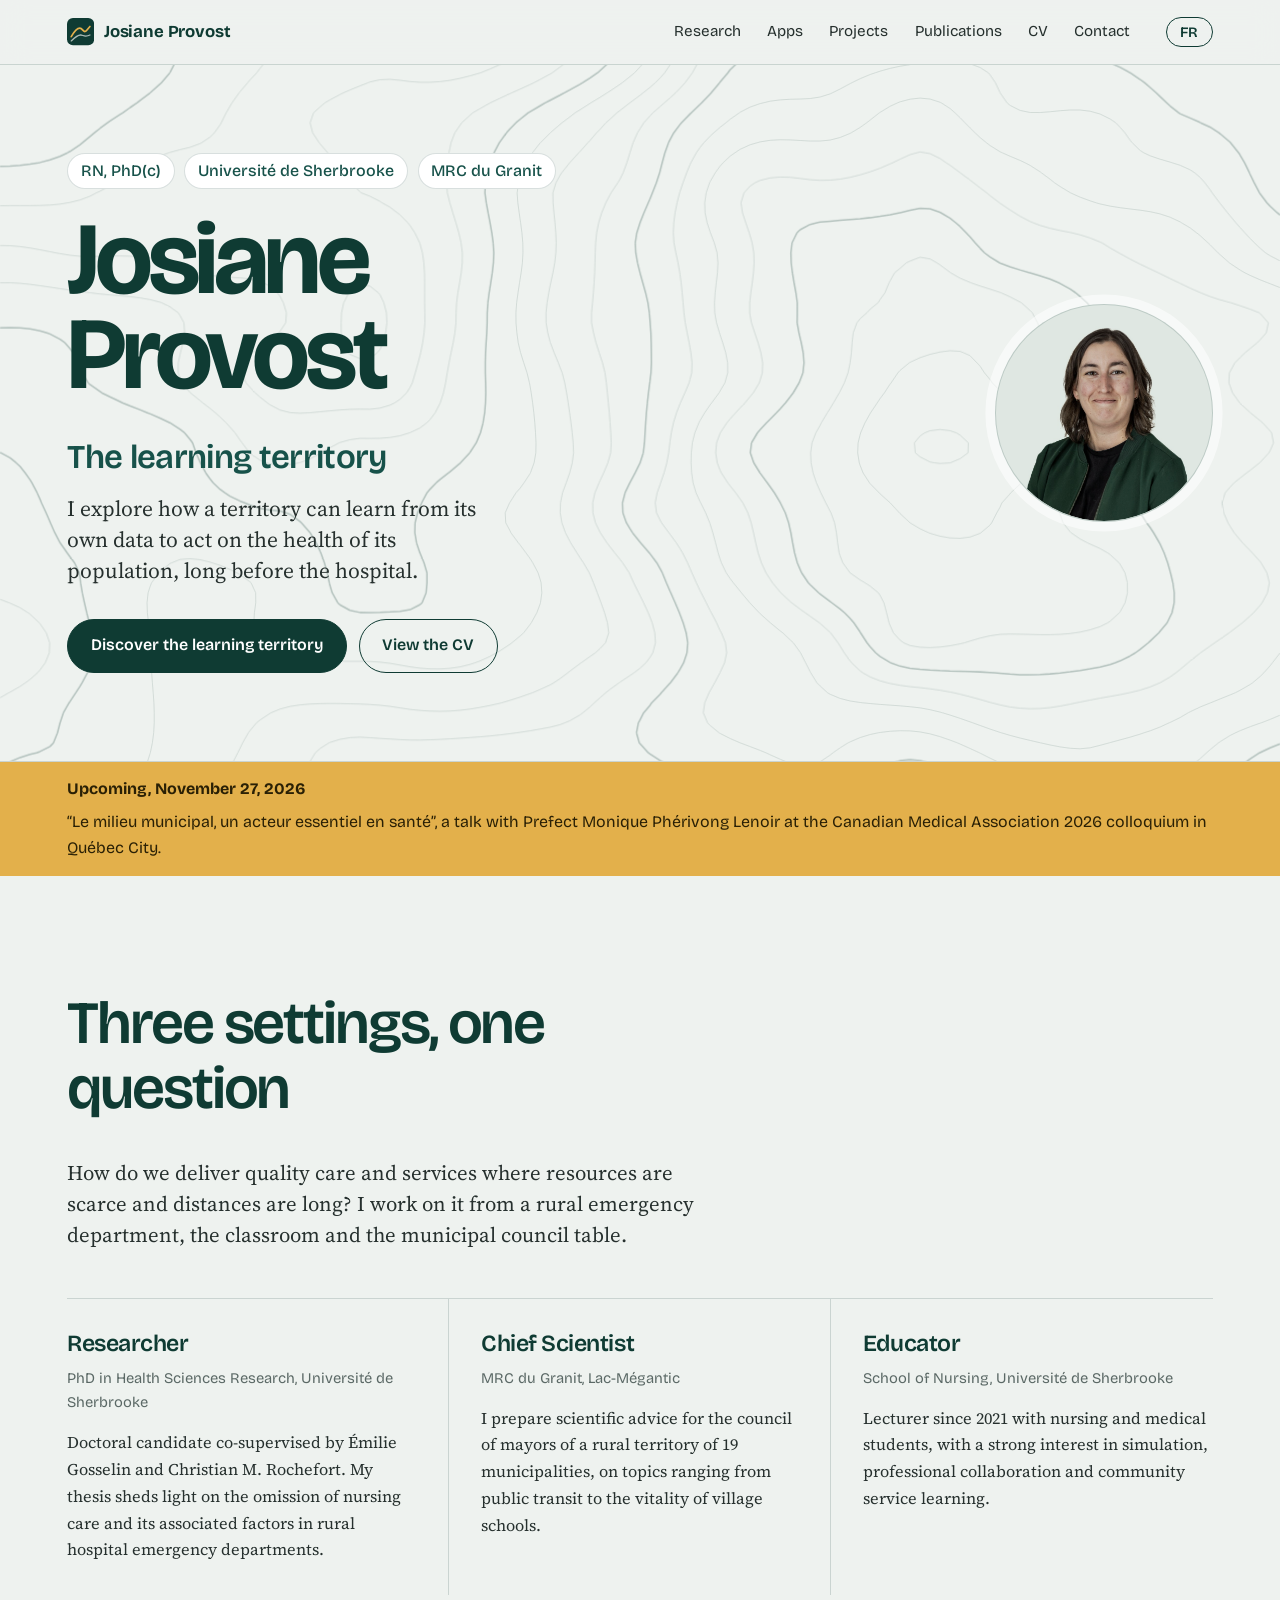
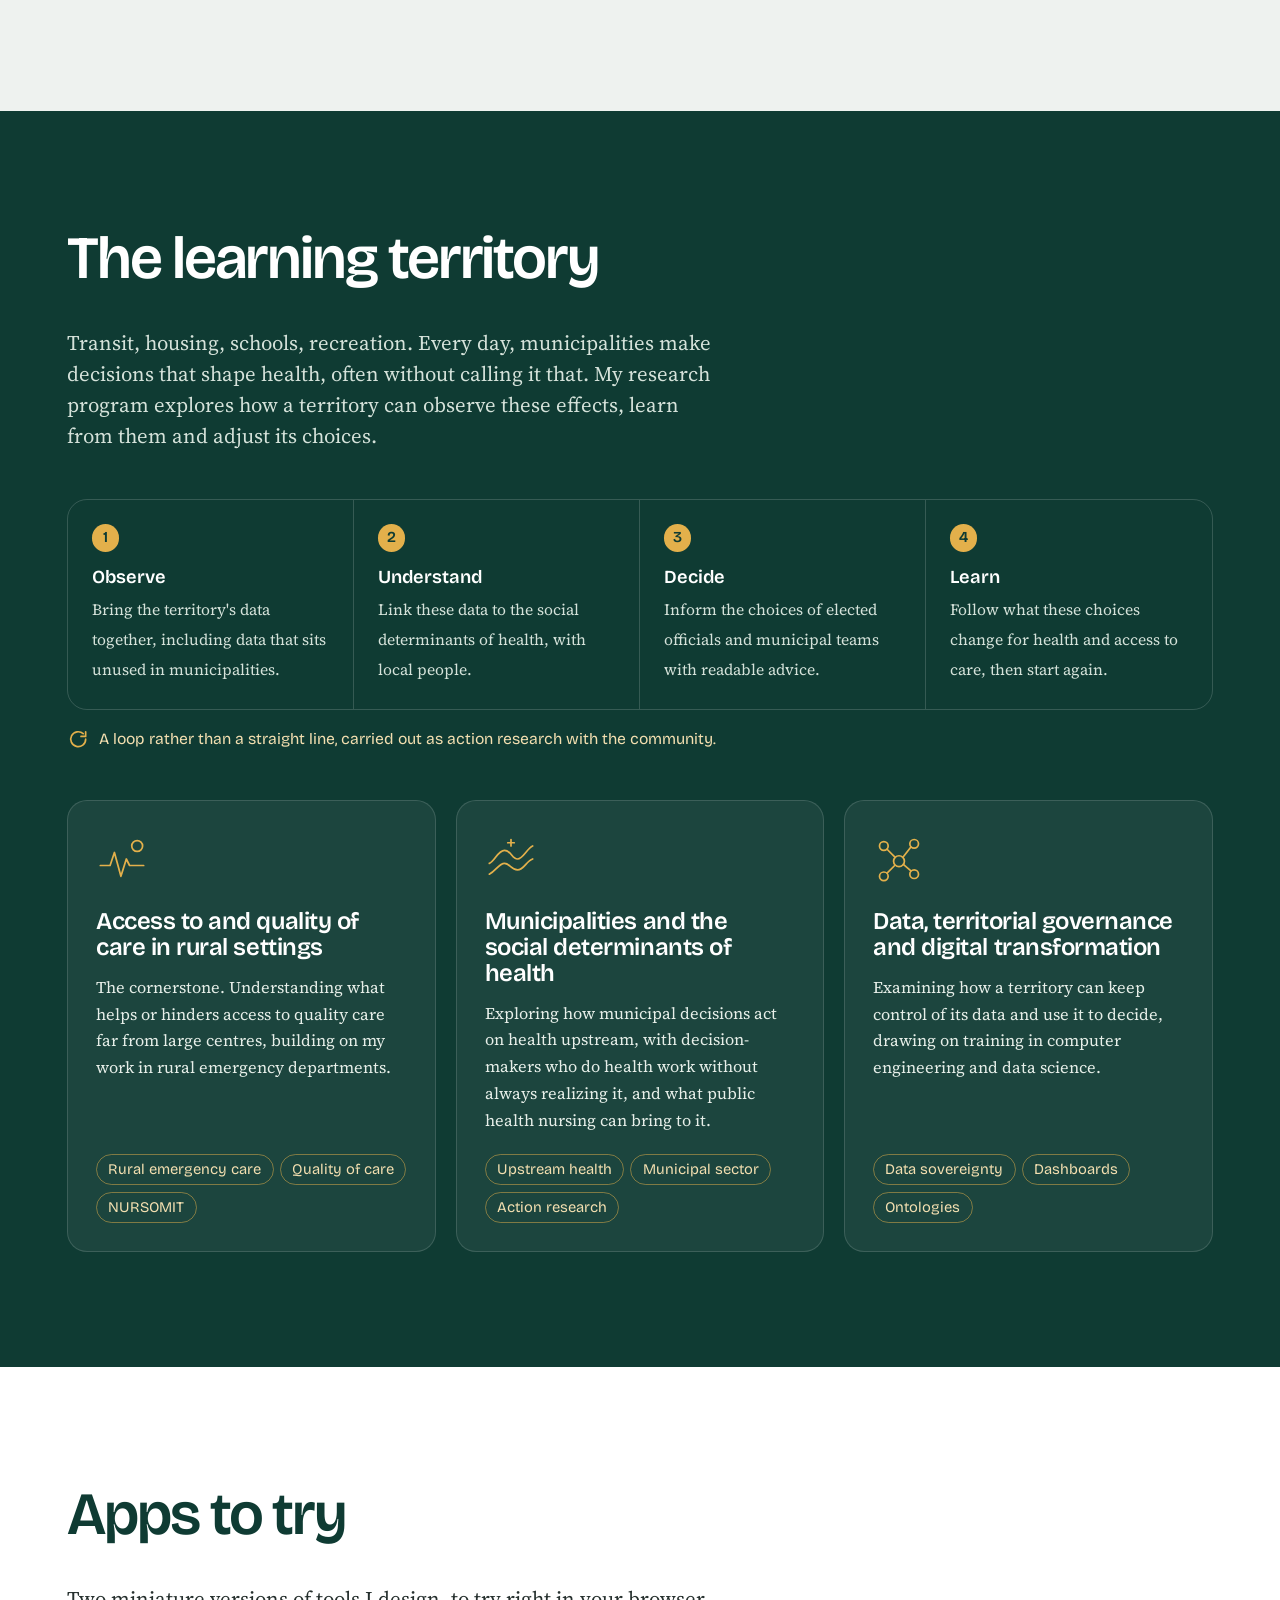
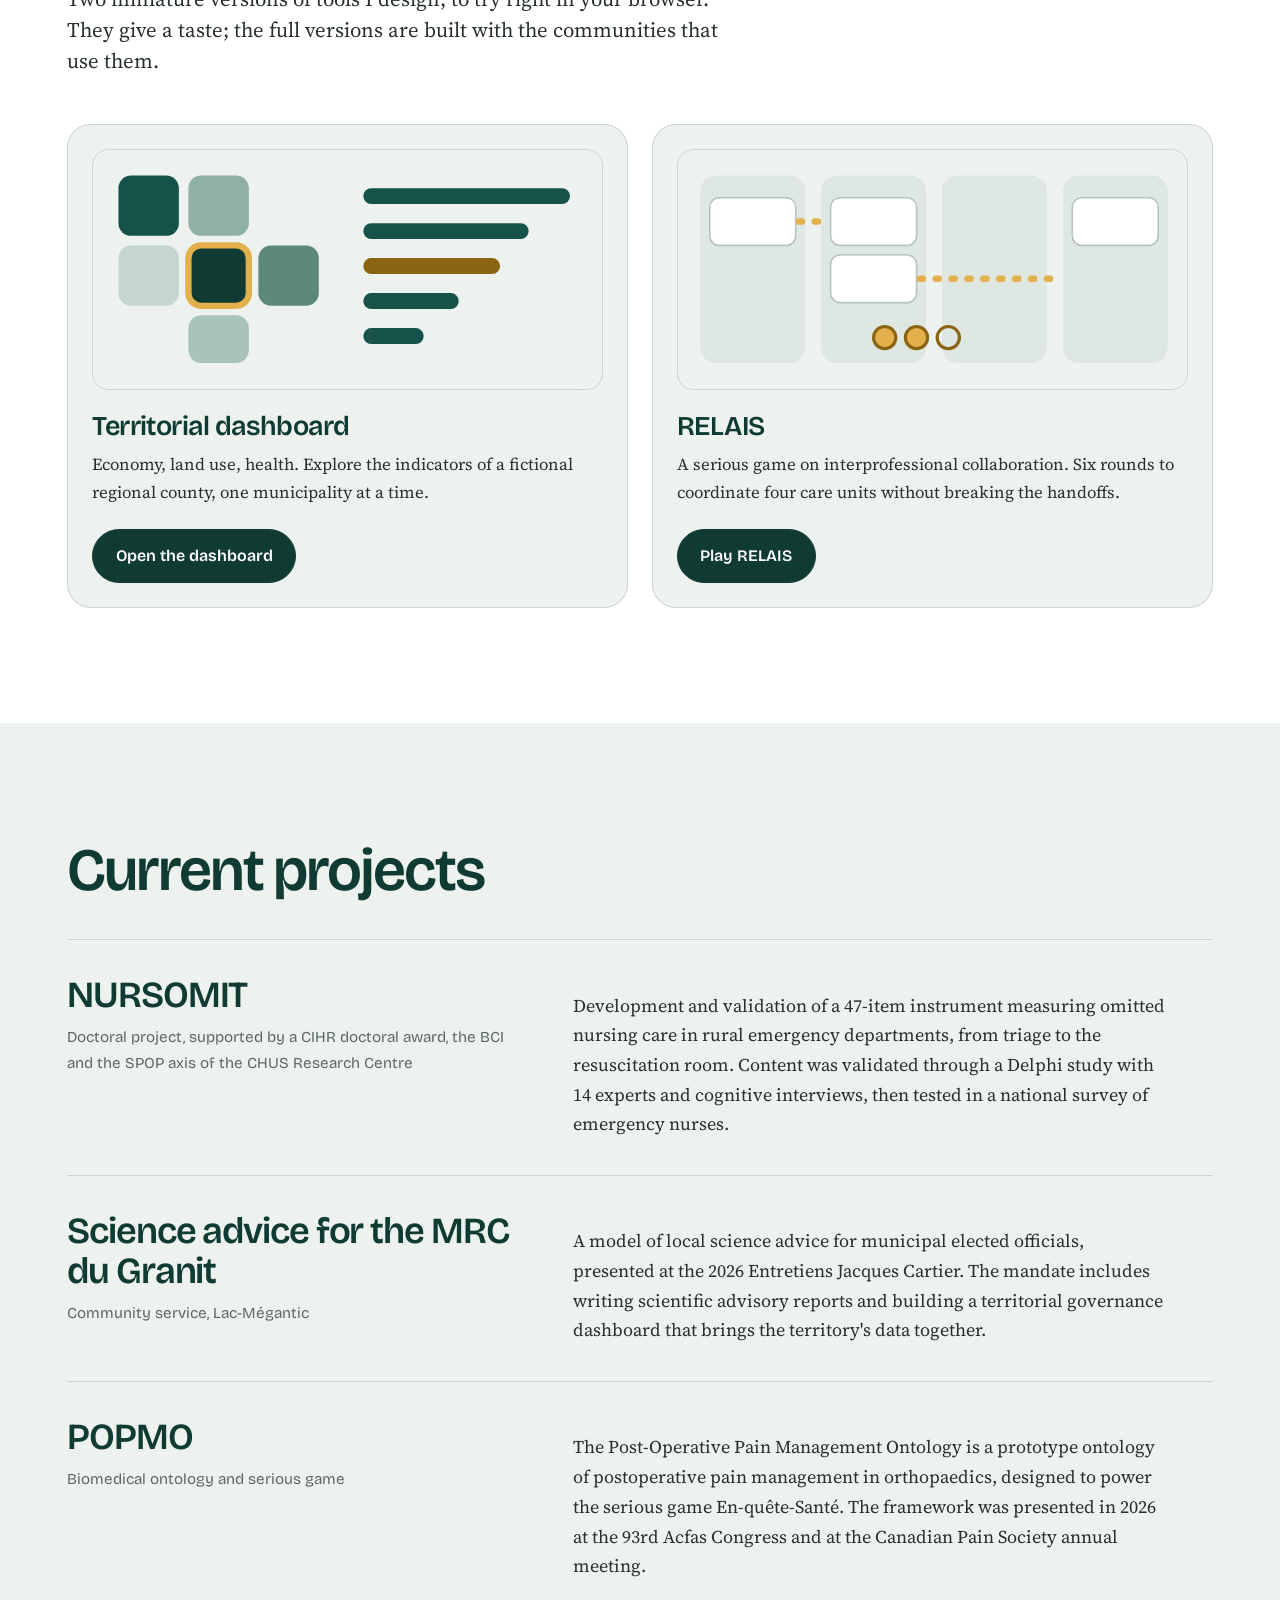
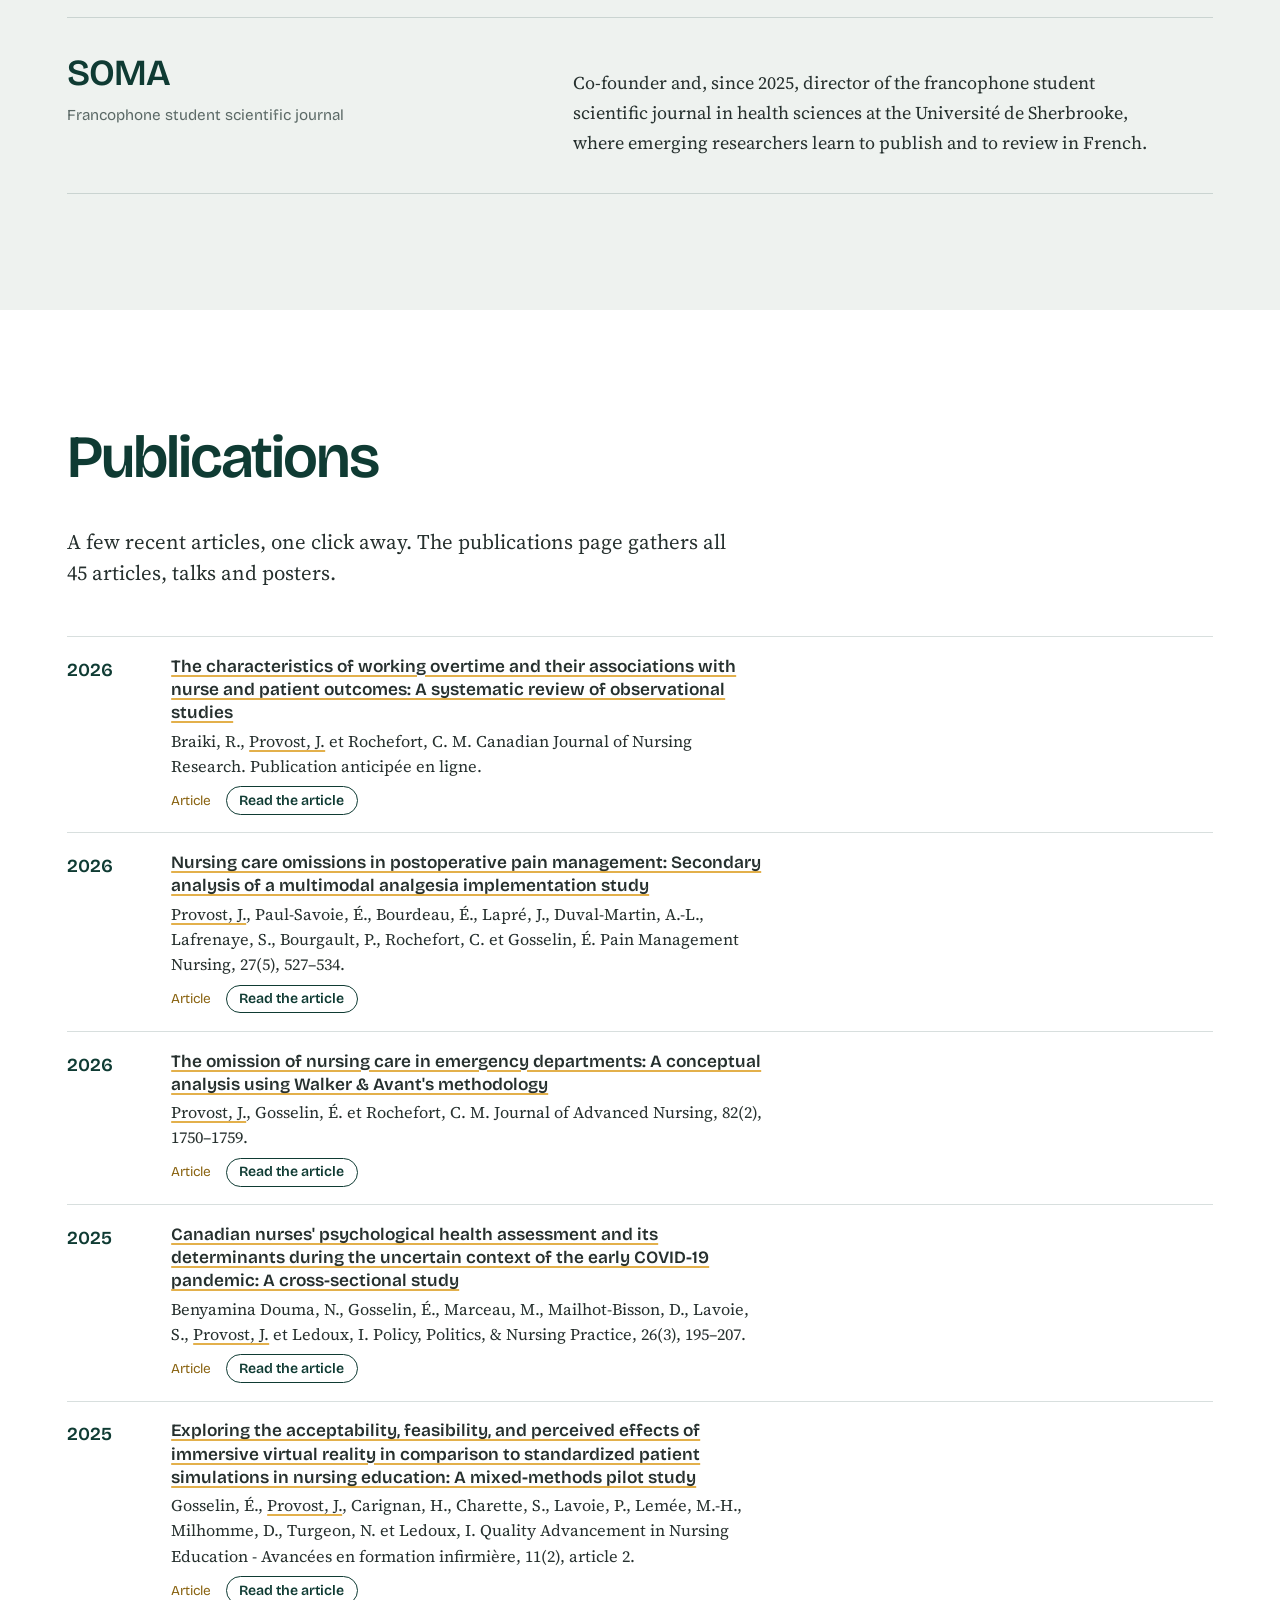
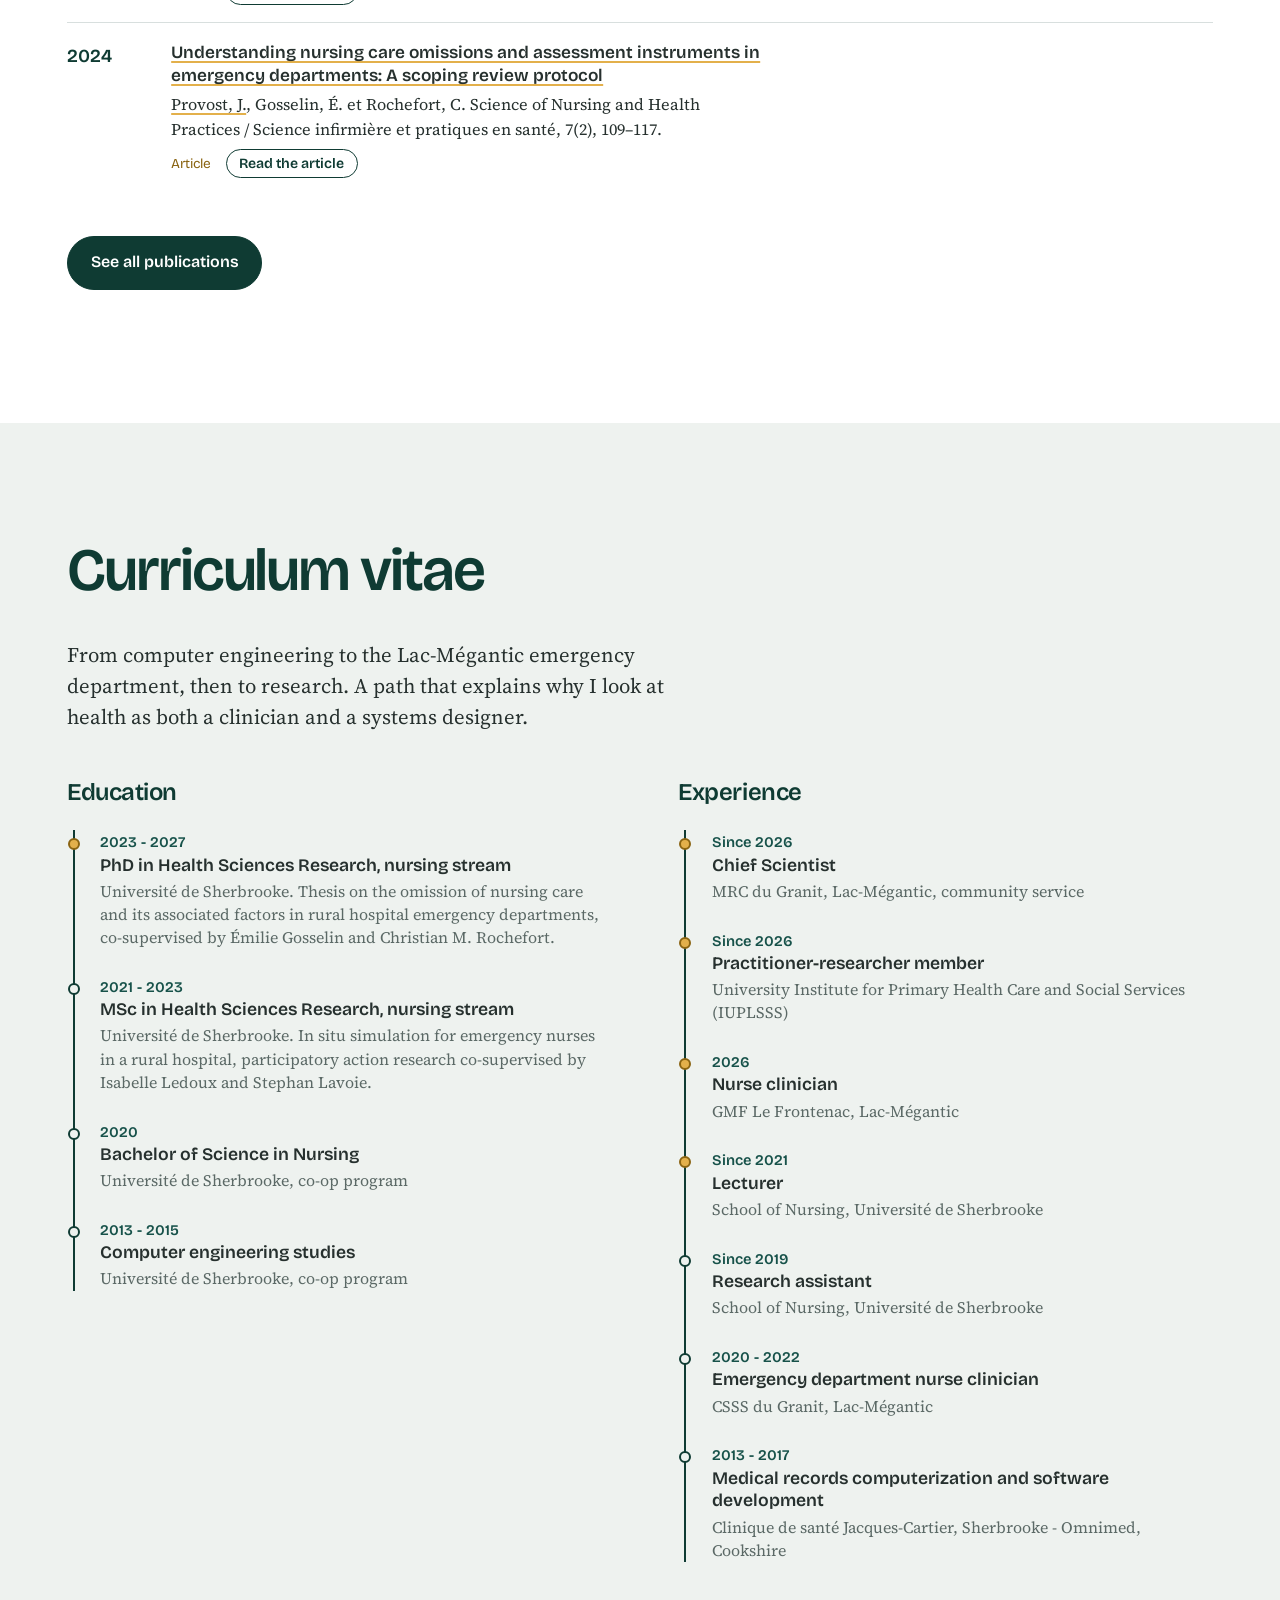
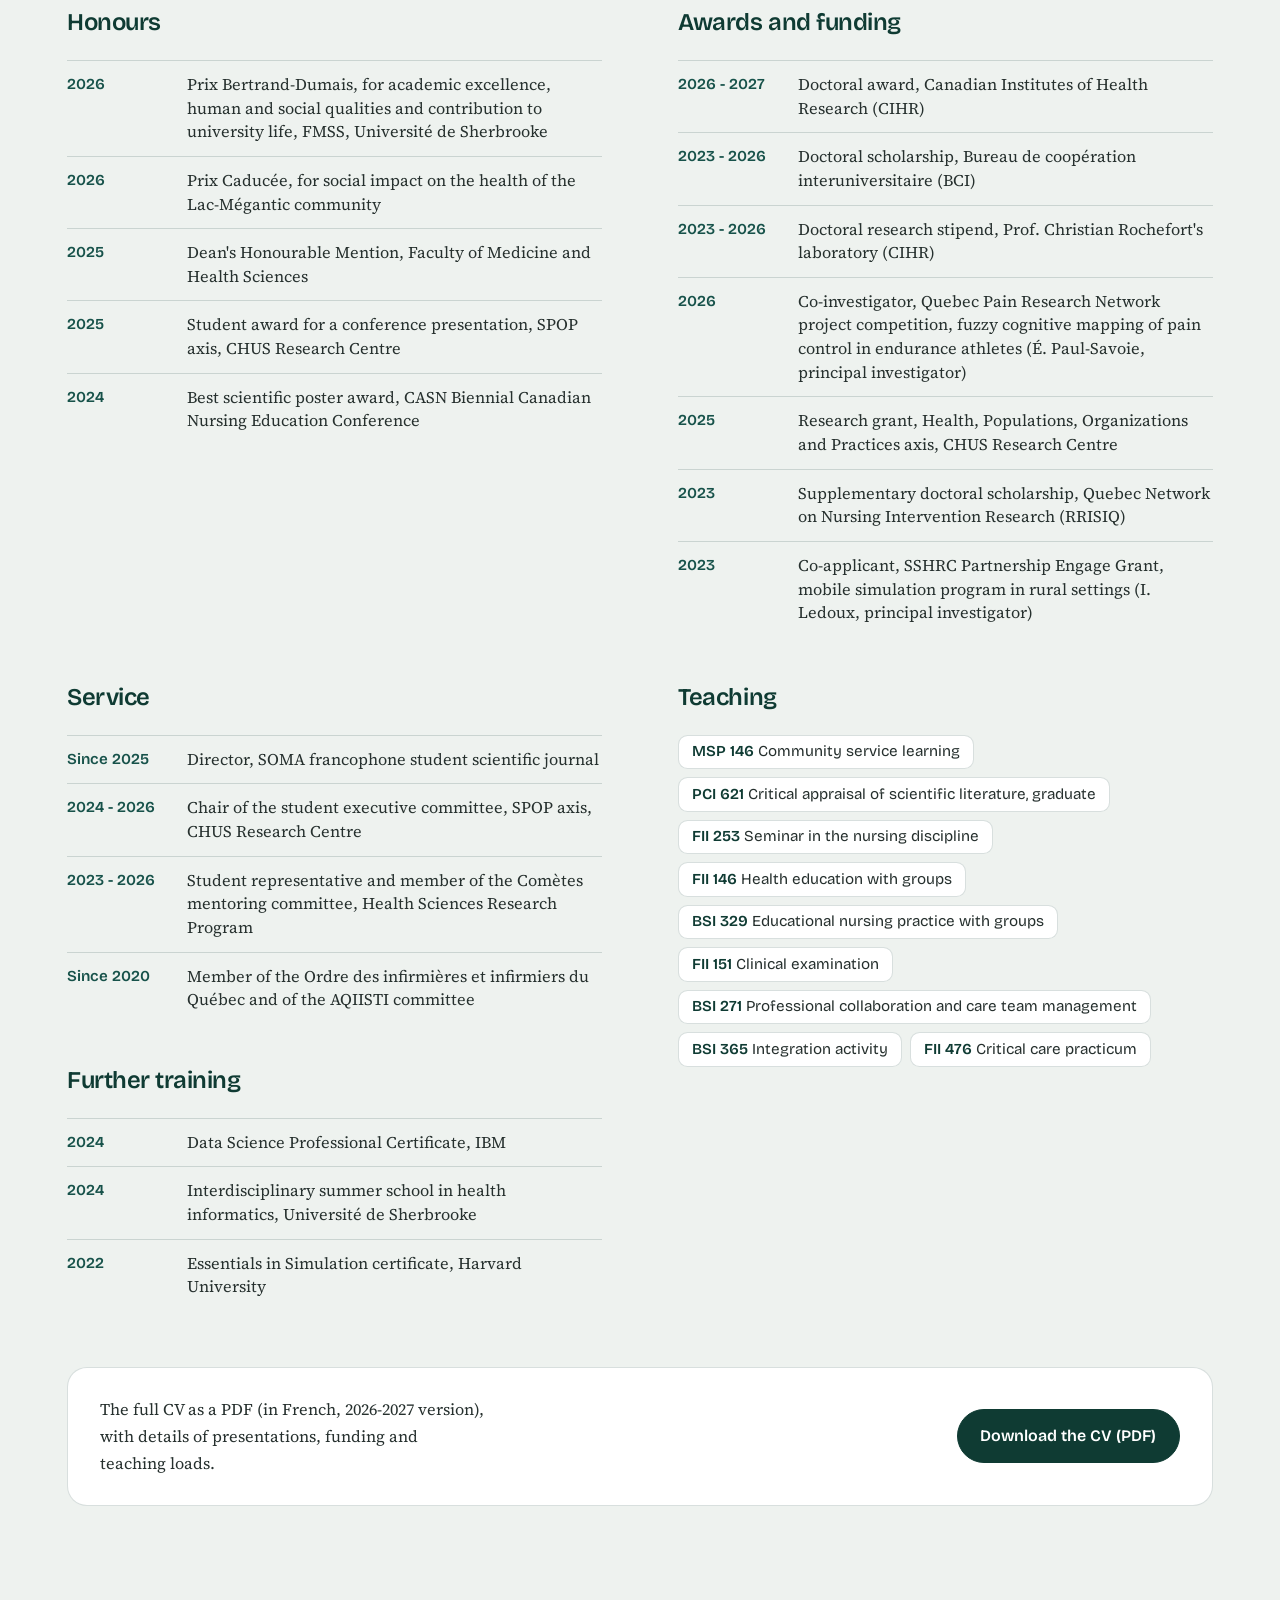
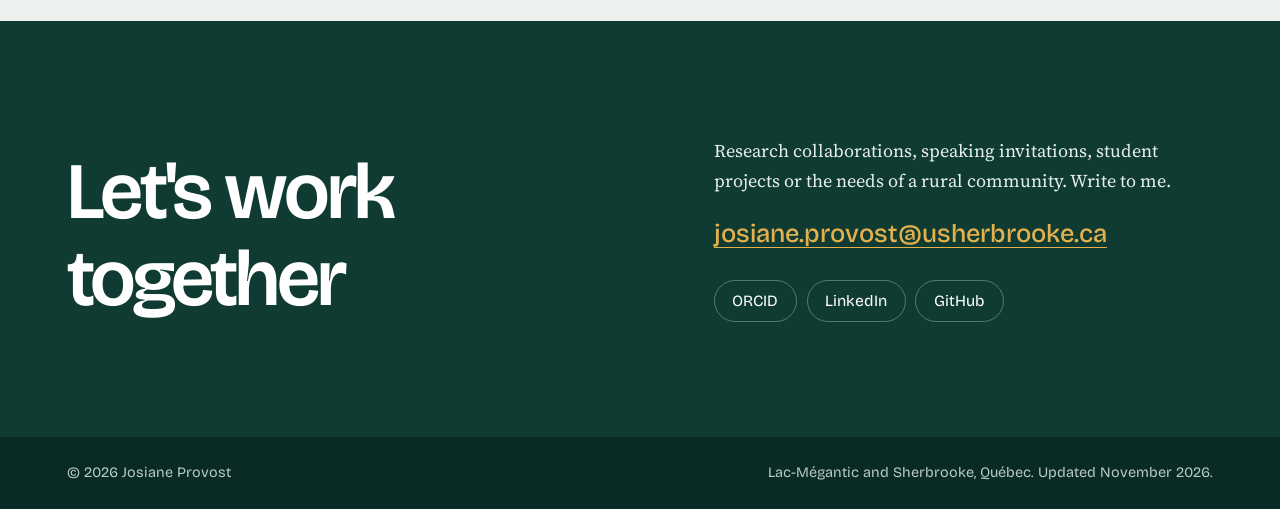
==== commit 5f0ca03d: "Section Applications avec deux mini-applications Tableau de bord territorial d'exemple (données fict" ====
--- a/index.html
+++ b/index.html
@@ -27,6 +27,7 @@
     </a>
     <nav class="liens" aria-label="Sections">
       <a href="#recherche"><span lang="fr">Recherche</span><span lang="en">Research</span></a>
+      <a href="#applications"><span lang="fr">Applications</span><span lang="en">Apps</span></a>
       <a href="#projets"><span lang="fr">Projets</span><span lang="en">Projects</span></a>
       <a href="publications.html">Publications</a>
       <a href="#parcours"><span lang="fr">Parcours</span><span lang="en">CV</span></a>
@@ -144,6 +145,31 @@
   </div>
 </section>
 
+<section class="section clair" id="applications">
+  <div class="enveloppe">
+    <h2 lang="fr">Applications à essayer</h2>
+    <h2 lang="en">Apps to try</h2>
+    <p class="chapeau" lang="fr">Deux versions miniatures d'outils que je conçois, à essayer directement dans le navigateur. Elles donnent un avant-goût; les versions complètes se bâtissent avec les milieux.</p>
+    <p class="chapeau" lang="en">Two miniature versions of tools I design, to try right in your browser. They give a taste; the full versions are built with the communities that use them.</p>
+    <div class="vitrines">
+      <a class="vitrine" href="apps/tableau-de-bord.html">
+        <svg viewBox="0 0 320 150" aria-hidden="true"><rect width="320" height="150" rx="14" fill="#eef2ef"/><g><rect x="16" y="16" width="38" height="38" rx="8" fill="#17524a"/><rect x="60" y="16" width="38" height="38" rx="8" fill="#8fb0a4"/><rect x="16" y="60" width="38" height="38" rx="8" fill="#c4d6cd"/><rect x="60" y="60" width="38" height="38" rx="8" fill="#0f3b33" stroke="#e3b04b" stroke-width="4"/><rect x="104" y="60" width="38" height="38" rx="8" fill="#5d897b"/><rect x="60" y="104" width="38" height="30" rx="8" fill="#a9c3b8"/></g><g fill="#17524a"><rect x="170" y="24" width="130" height="10" rx="5"/><rect x="170" y="46" width="104" height="10" rx="5"/><rect x="170" y="68" width="86" height="10" rx="5" fill="#8a6412"/><rect x="170" y="90" width="60" height="10" rx="5"/><rect x="170" y="112" width="38" height="10" rx="5"/></g></svg>
+        <h3 lang="fr">Tableau de bord territorial</h3><h3 lang="en">Territorial dashboard</h3>
+        <p lang="fr">Économie, aménagement, santé. Explorez les indicateurs d'une MRC fictive, municipalité par municipalité.</p>
+        <p lang="en">Economy, land use, health. Explore the indicators of a fictional regional county, one municipality at a time.</p>
+        <span class="bouton"><span lang="fr">Ouvrir le tableau de bord</span><span lang="en">Open the dashboard</span></span>
+      </a>
+      <a class="vitrine" href="apps/relais.html">
+        <svg viewBox="0 0 320 150" aria-hidden="true"><rect width="320" height="150" rx="14" fill="#eef2ef"/><g fill="#dfe7e2"><rect x="14" y="16" width="66" height="118" rx="10"/><rect x="90" y="16" width="66" height="118" rx="10"/><rect x="166" y="16" width="66" height="118" rx="10"/><rect x="242" y="16" width="66" height="118" rx="10"/></g><g fill="#fff" stroke="rgba(15,59,51,.25)"><rect x="20" y="30" width="54" height="30" rx="6"/><rect x="96" y="30" width="54" height="30" rx="6"/><rect x="96" y="66" width="54" height="30" rx="6"/><rect x="248" y="30" width="54" height="30" rx="6"/></g><path d="M76 45h18M152 81h90" stroke="#e3b04b" stroke-width="4" stroke-linecap="round" stroke-dasharray="2 8"/><g fill="#e3b04b" stroke="#8a6412" stroke-width="2"><circle cx="130" cy="118" r="7"/><circle cx="150" cy="118" r="7"/><circle cx="170" cy="118" r="7" fill="none"/></g></svg>
+        <h3>RELAIS</h3>
+        <p lang="fr">Un jeu sérieux sur la collaboration interprofessionnelle. Six tours pour coordonner quatre unités de soins sans briser les relais.</p>
+        <p lang="en">A serious game on interprofessional collaboration. Six rounds to coordinate four care units without breaking the handoffs.</p>
+        <span class="bouton"><span lang="fr">Jouer à RELAIS</span><span lang="en">Play RELAIS</span></span>
+      </a>
+    </div>
+  </div>
+</section>
+
 <section class="section" id="projets">
   <div class="enveloppe">
     <h2 lang="fr">Projets en cours</h2>
--- a/styles.css
+++ b/styles.css
@@ -120,6 +120,16 @@
 @media (max-width:60rem){.boucle{grid-template-columns:1fr 1fr}.boucle li:nth-child(2){border-right:0}.boucle li:nth-child(-n+2){border-bottom:1px solid rgba(255,255,255,.16)}}
 @media (max-width:34rem){.boucle{grid-template-columns:1fr}.boucle li{border-right:0;border-bottom:1px solid rgba(255,255,255,.16)}.boucle li:last-child{border-bottom:0}}
 
+/* Vitrines des applications */
+.vitrines{display:grid;grid-template-columns:1fr 1fr;gap:1.5rem}
+.vitrine{display:flex;flex-direction:column;align-items:flex-start;text-decoration:none;color:var(--granit);background:var(--brume);border:1px solid var(--trait);border-radius:1.5rem;padding:1.5rem;transition:border-color .15s,transform .15s}
+.vitrine:hover{border-color:var(--epinette);transform:translateY(-3px)}
+.vitrine svg{width:100%;height:auto;border-radius:1rem;margin-bottom:1.4rem;border:1px solid var(--trait)}
+.vitrine h3{font-size:1.7rem;margin-bottom:.6rem}
+.vitrine p{font-size:1.05rem;margin-bottom:1.4rem}
+.vitrine .bouton{margin-top:auto}
+@media (max-width:52rem){.vitrines{grid-template-columns:1fr}}
+
 /* Projets */
 .projets{border-top:1px solid var(--trait)}
 .projet{display:grid;grid-template-columns:minmax(0,5fr) minmax(0,7fr);gap:1rem 3rem;padding-block:2.25rem;border-bottom:1px solid var(--trait)}
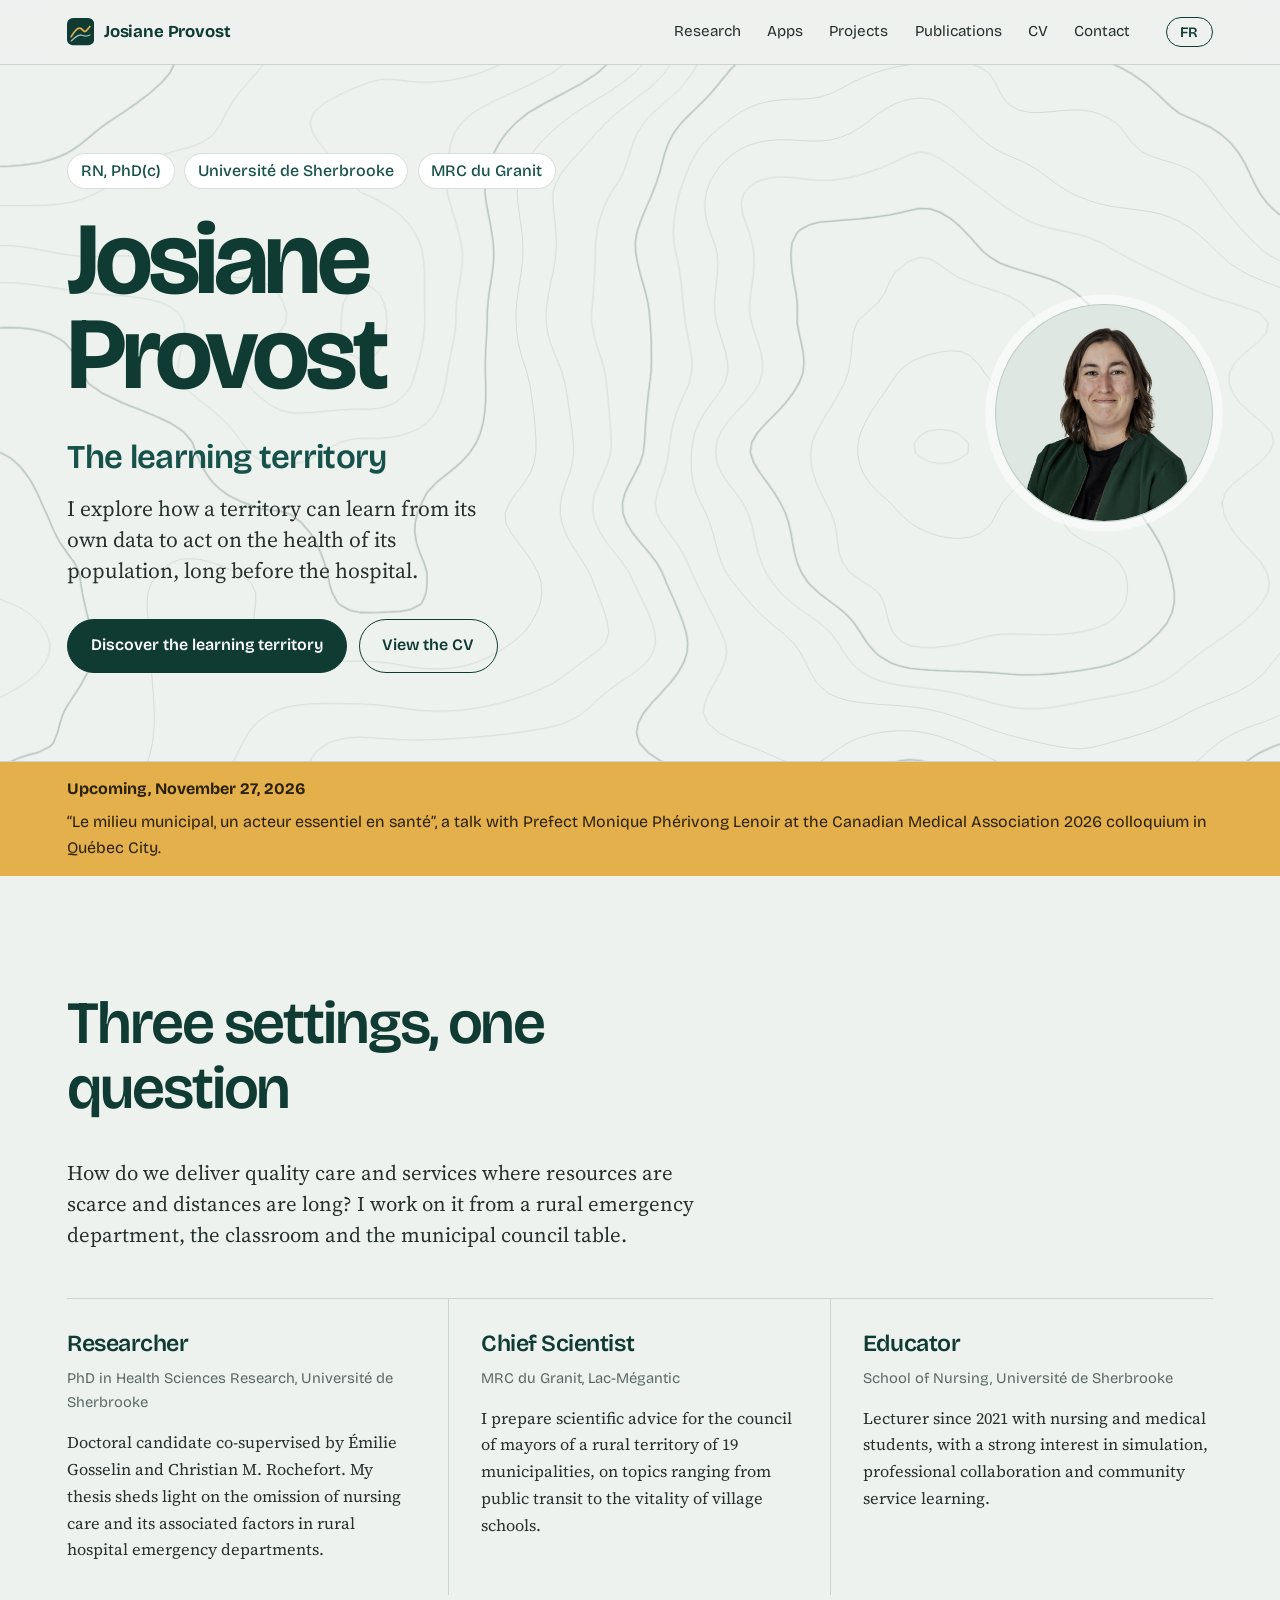
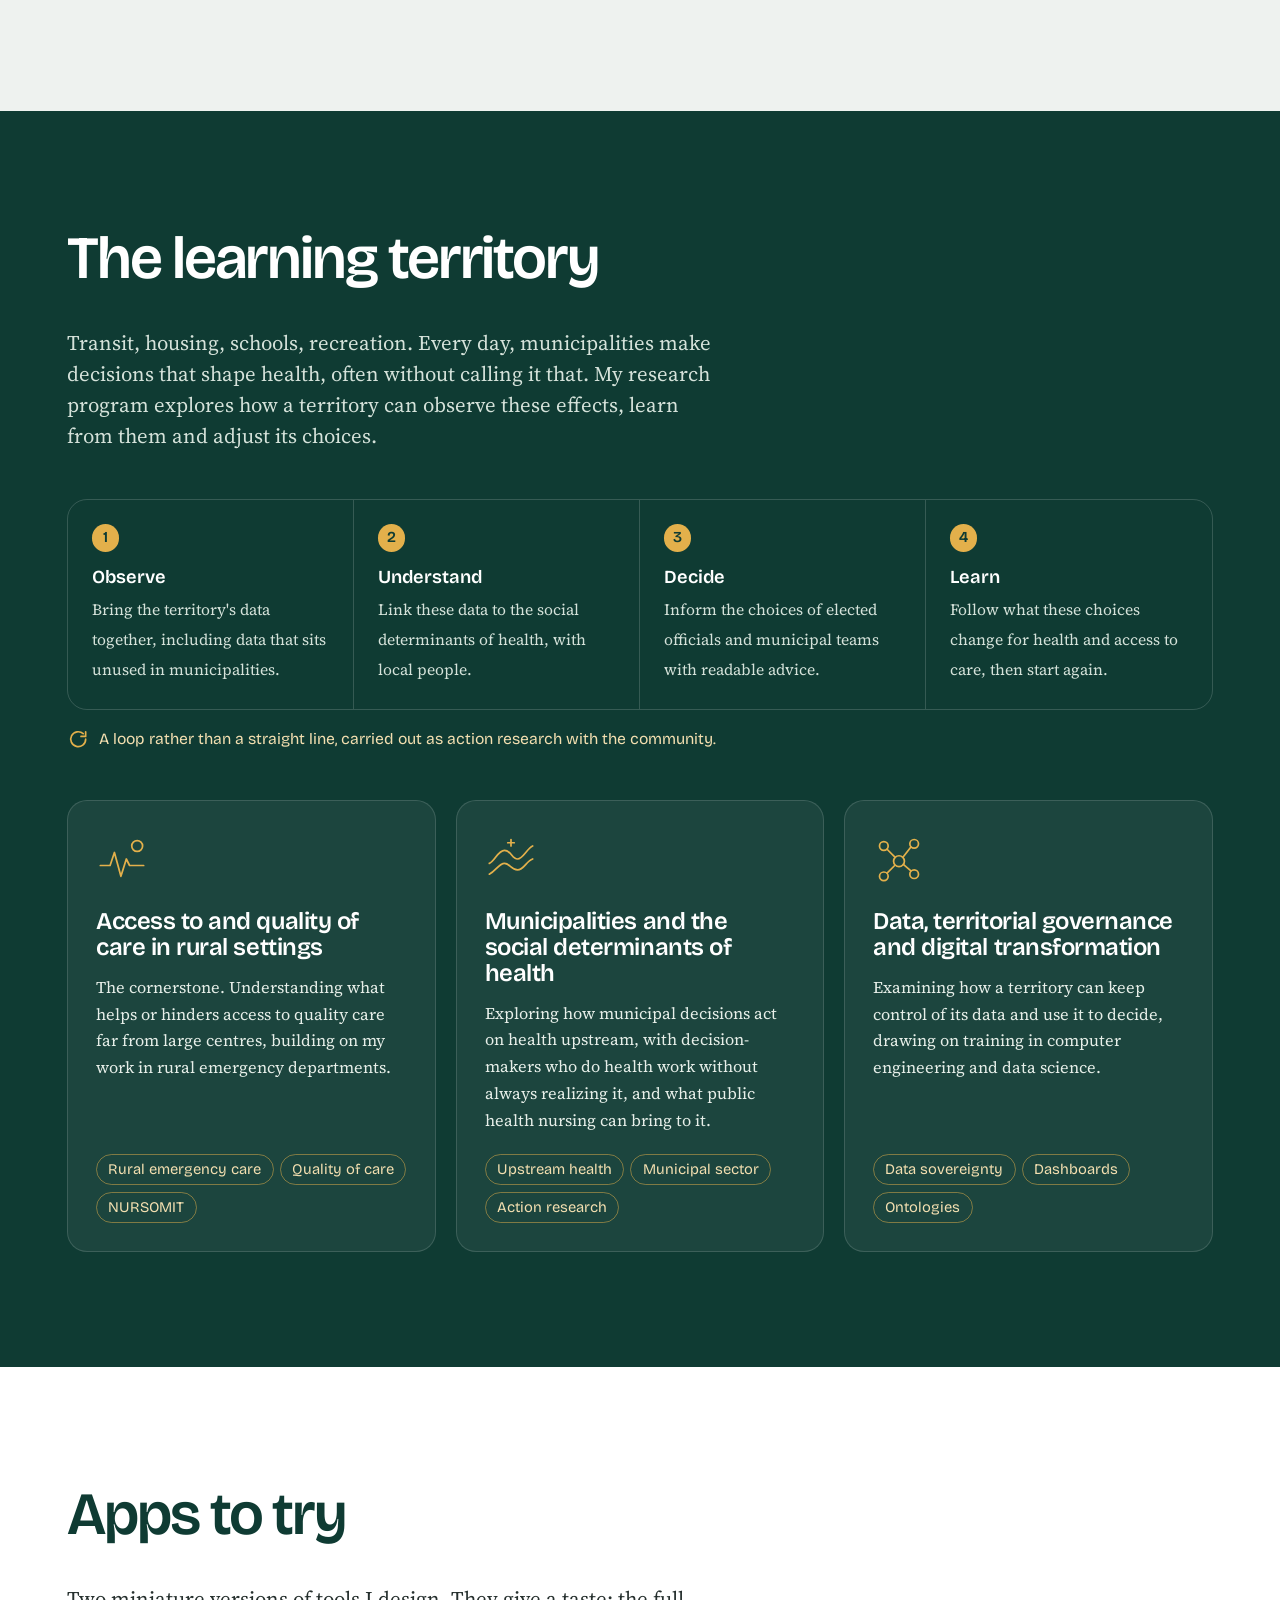
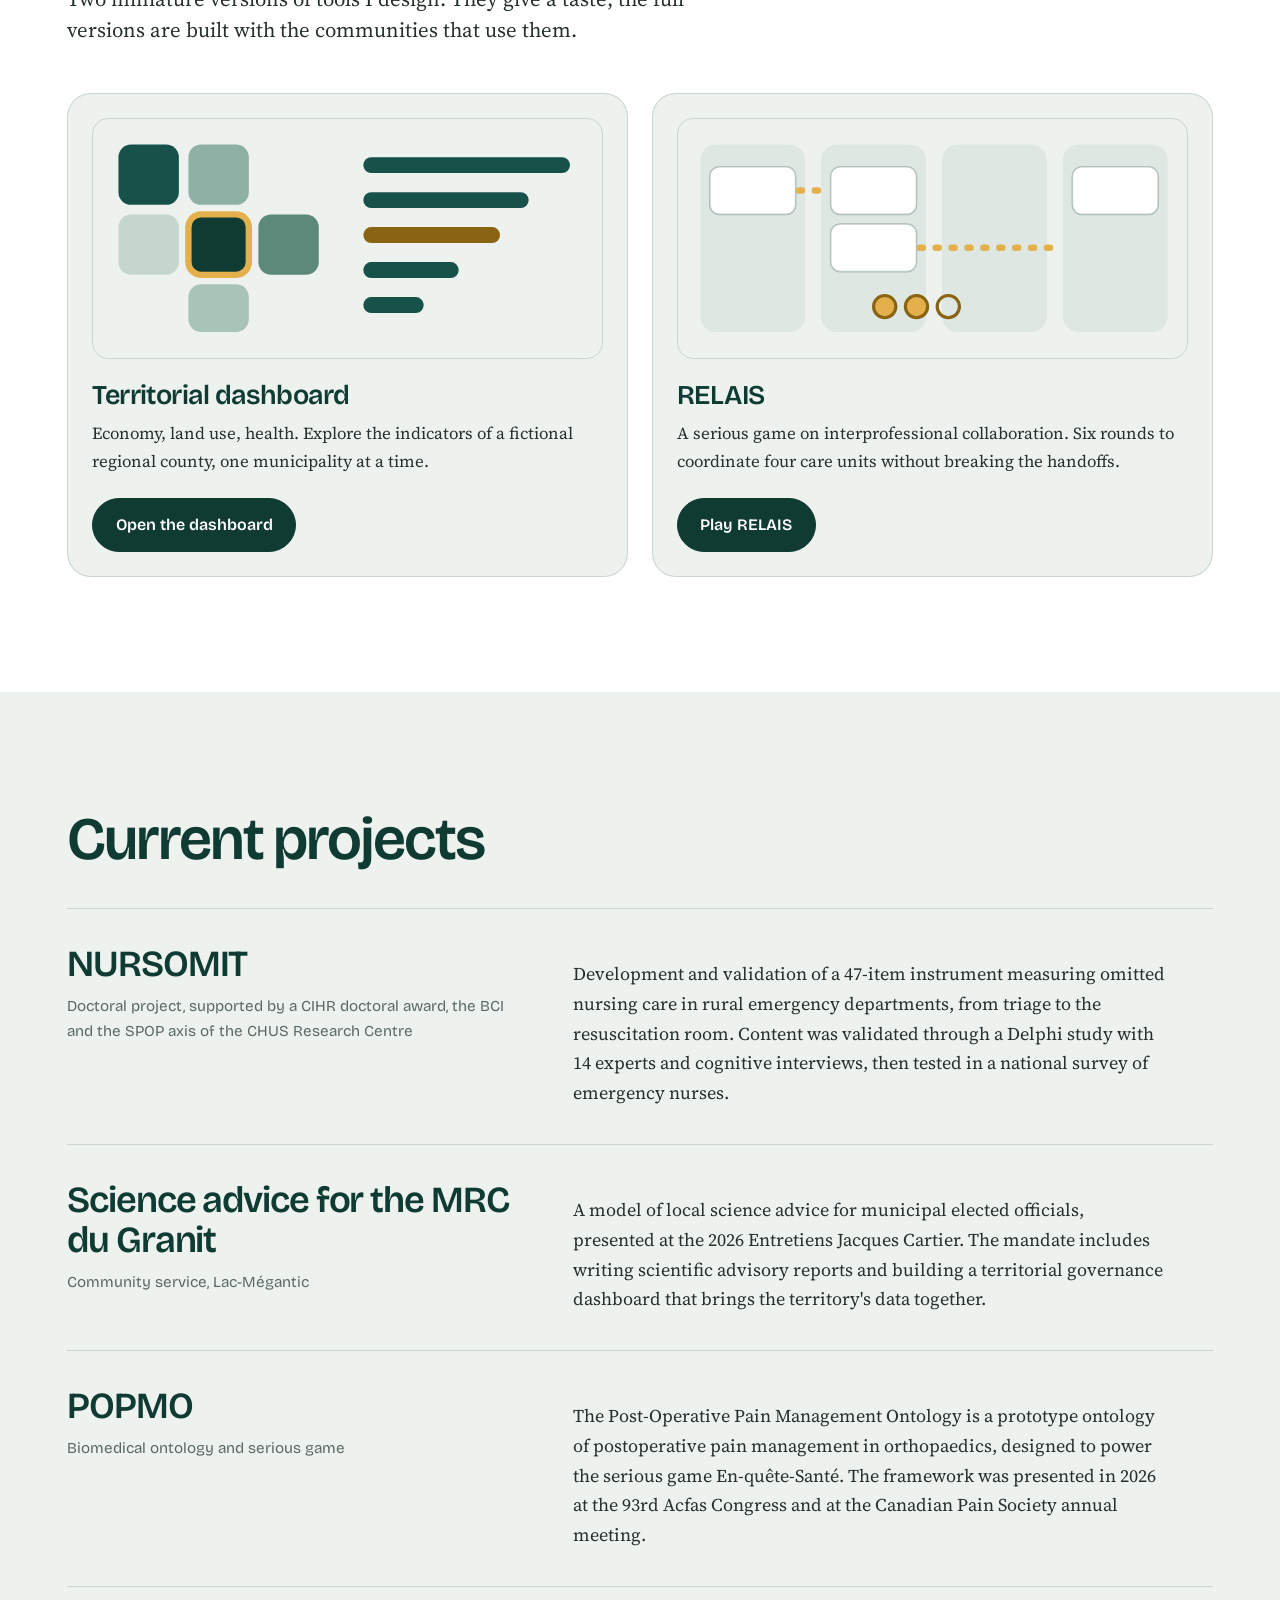
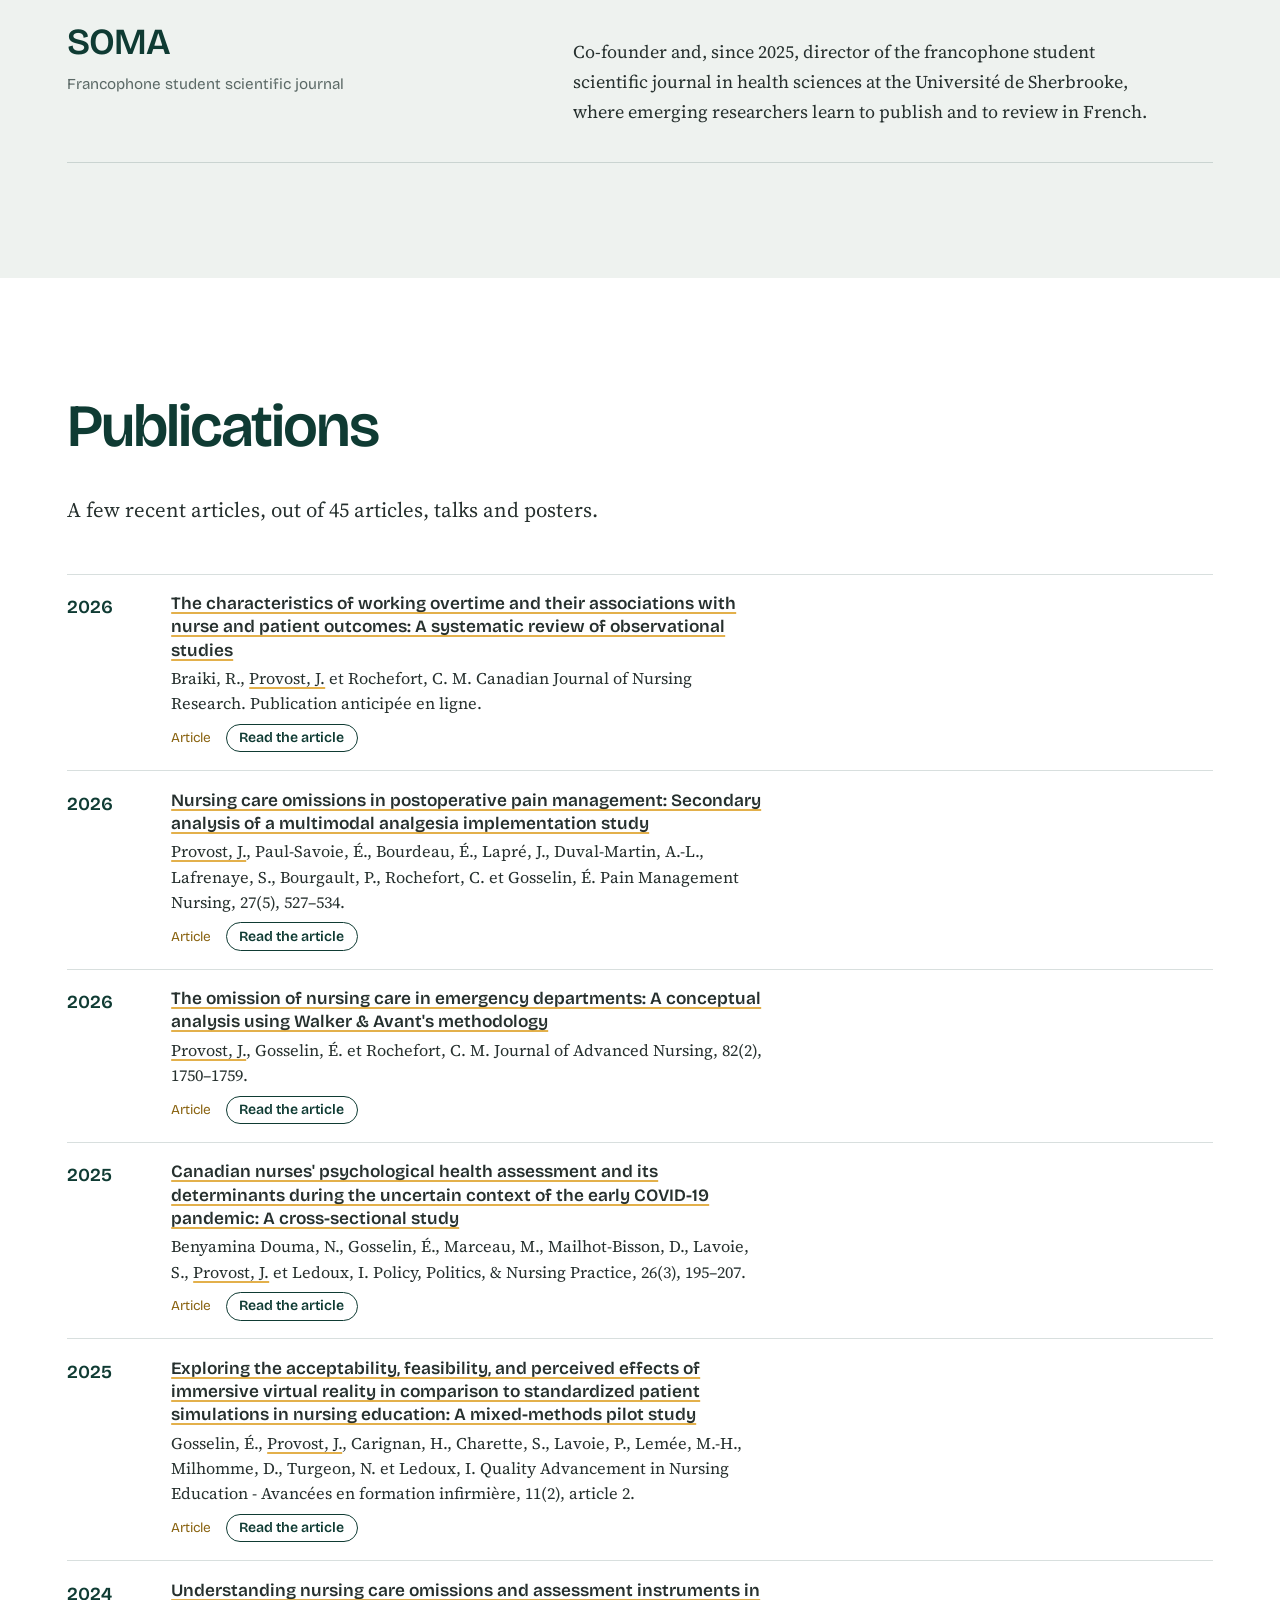
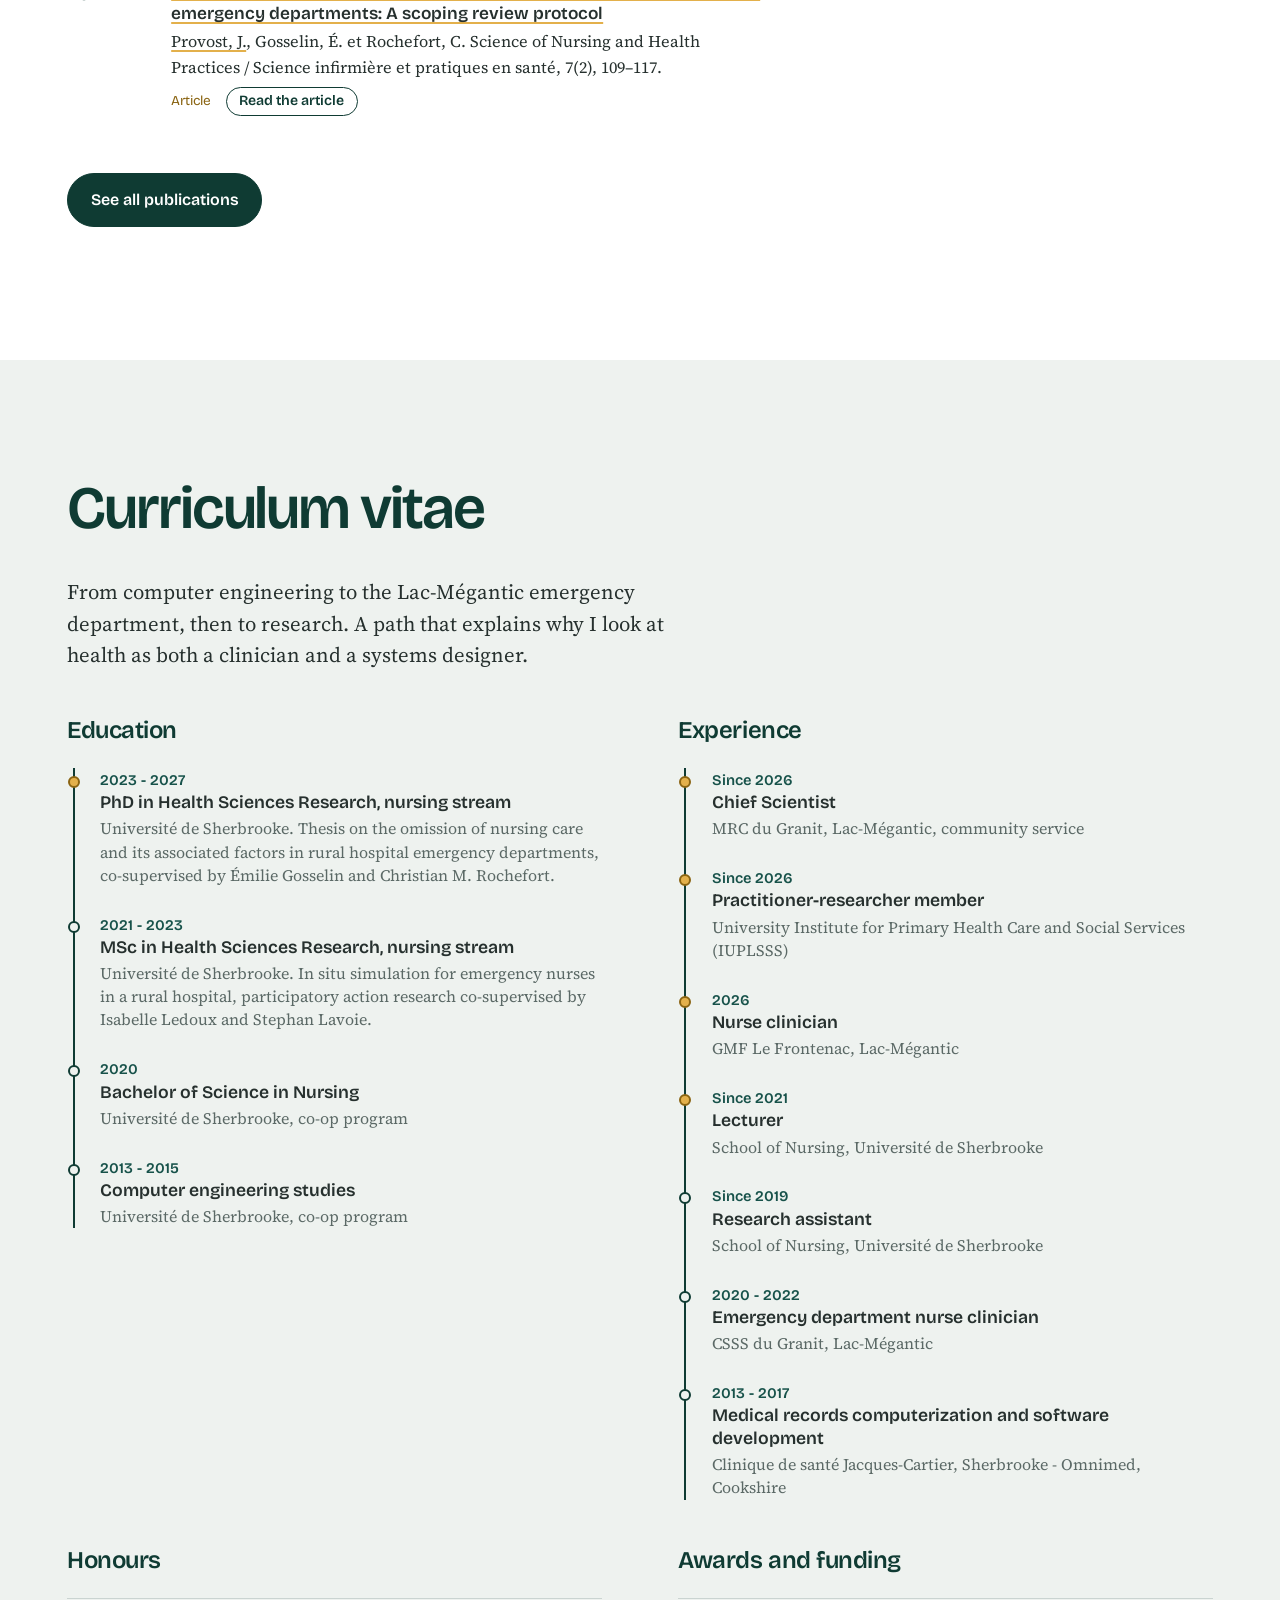
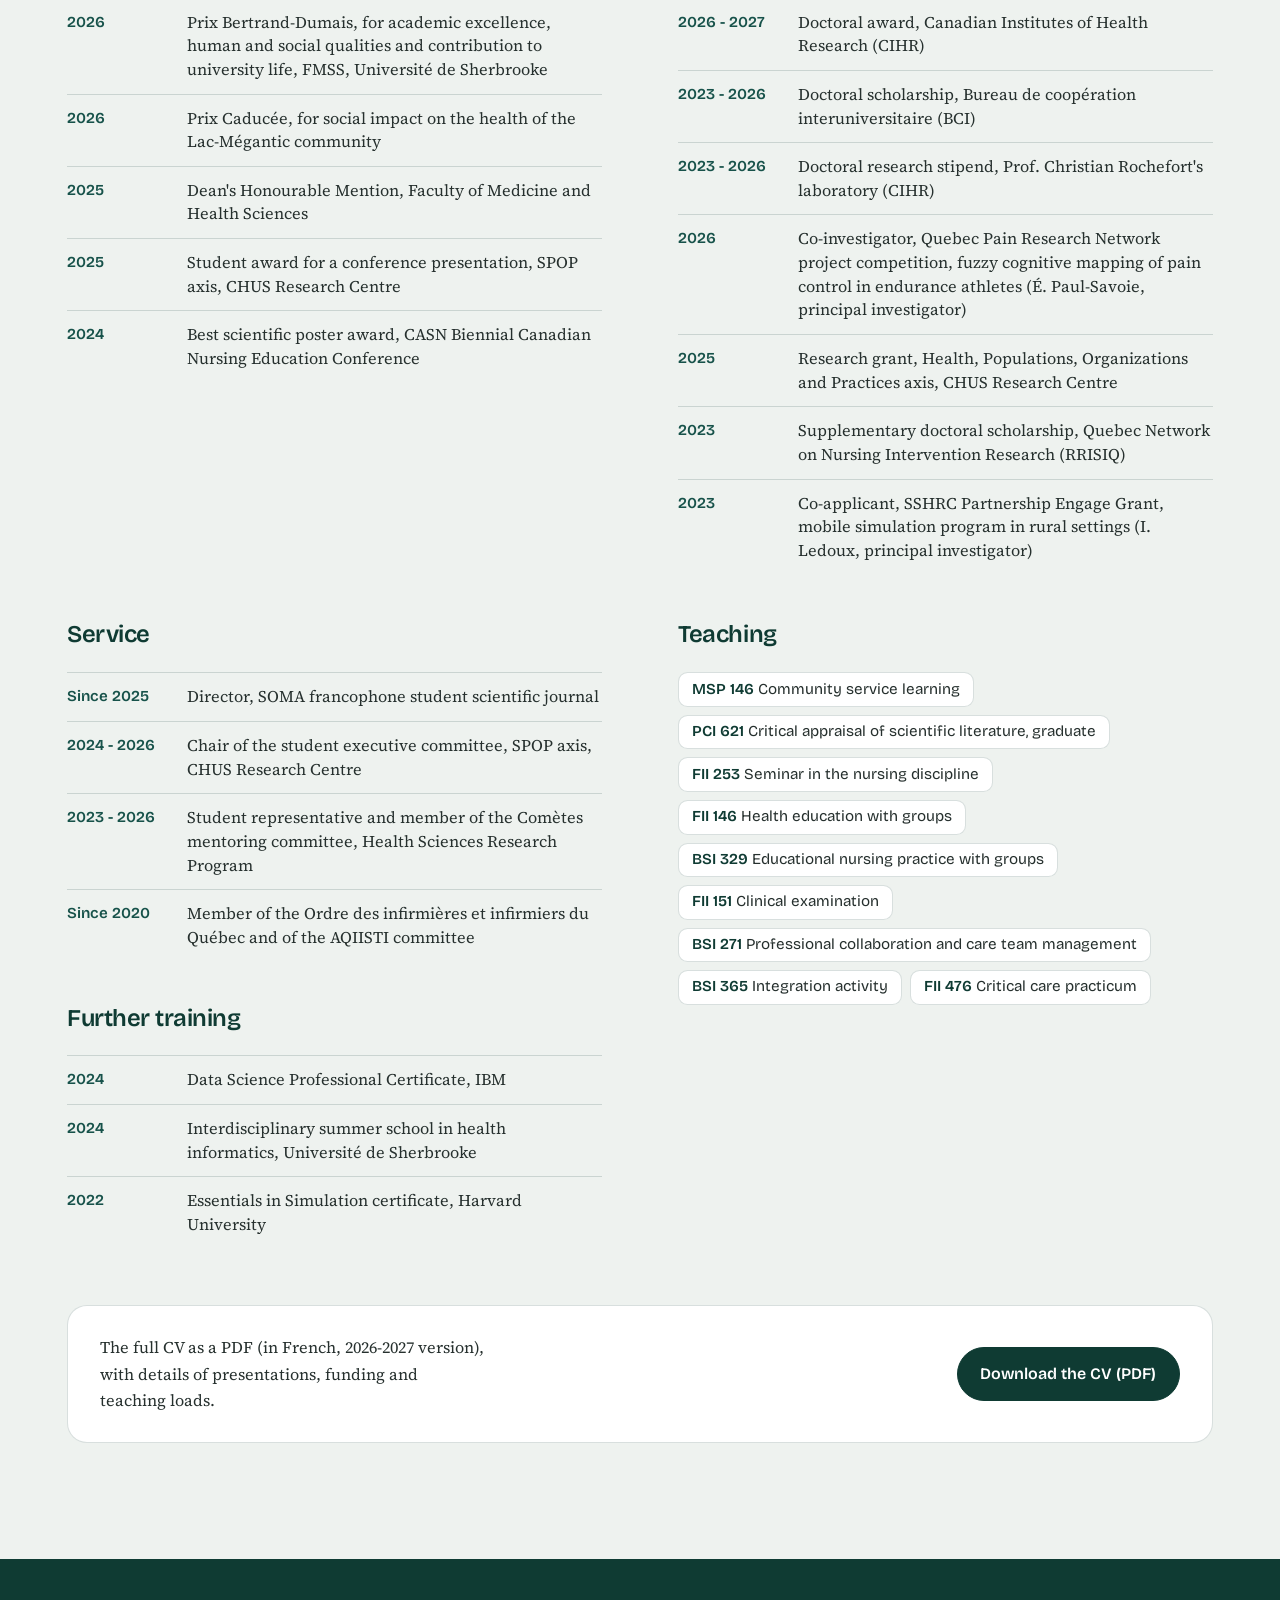
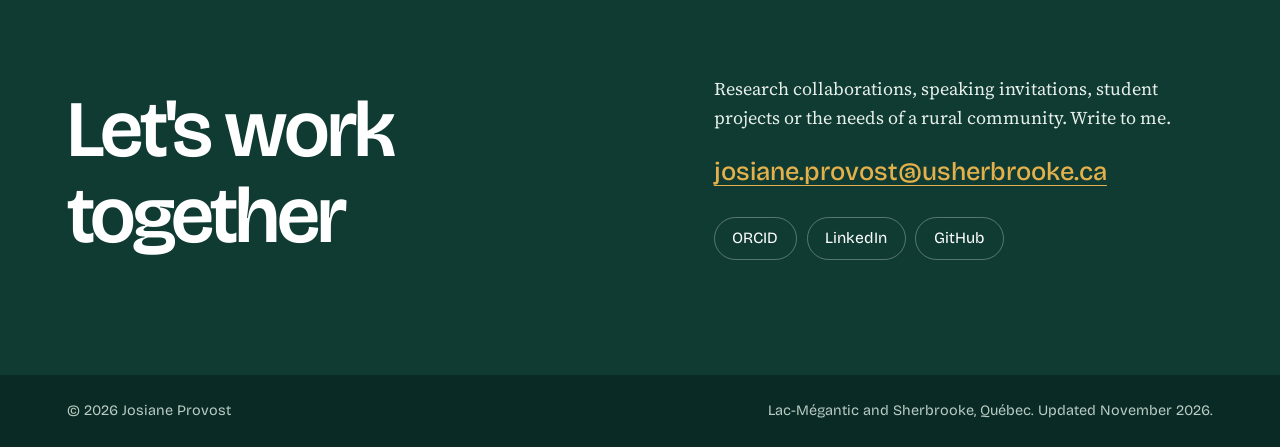
==== commit 0e29ae10: "Retrait des consignes d'utilisation dans les textes du site Co-Authored-By: Claude Fable 5.2 <norepl" ====
--- a/index.html
+++ b/index.html
@@ -149,8 +149,8 @@
   <div class="enveloppe">
     <h2 lang="fr">Applications à essayer</h2>
     <h2 lang="en">Apps to try</h2>
-    <p class="chapeau" lang="fr">Deux versions miniatures d'outils que je conçois, à essayer directement dans le navigateur. Elles donnent un avant-goût; les versions complètes se bâtissent avec les milieux.</p>
-    <p class="chapeau" lang="en">Two miniature versions of tools I design, to try right in your browser. They give a taste; the full versions are built with the communities that use them.</p>
+    <p class="chapeau" lang="fr">Deux versions miniatures d'outils que je conçois. Elles donnent un avant-goût; les versions complètes se bâtissent avec les milieux.</p>
+    <p class="chapeau" lang="en">Two miniature versions of tools I design. They give a taste; the full versions are built with the communities that use them.</p>
     <div class="vitrines">
       <a class="vitrine" href="apps/tableau-de-bord.html">
         <svg viewBox="0 0 320 150" aria-hidden="true"><rect width="320" height="150" rx="14" fill="#eef2ef"/><g><rect x="16" y="16" width="38" height="38" rx="8" fill="#17524a"/><rect x="60" y="16" width="38" height="38" rx="8" fill="#8fb0a4"/><rect x="16" y="60" width="38" height="38" rx="8" fill="#c4d6cd"/><rect x="60" y="60" width="38" height="38" rx="8" fill="#0f3b33" stroke="#e3b04b" stroke-width="4"/><rect x="104" y="60" width="38" height="38" rx="8" fill="#5d897b"/><rect x="60" y="104" width="38" height="30" rx="8" fill="#a9c3b8"/></g><g fill="#17524a"><rect x="170" y="24" width="130" height="10" rx="5"/><rect x="170" y="46" width="104" height="10" rx="5"/><rect x="170" y="68" width="86" height="10" rx="5" fill="#8a6412"/><rect x="170" y="90" width="60" height="10" rx="5"/><rect x="170" y="112" width="38" height="10" rx="5"/></g></svg>
@@ -227,8 +227,8 @@
 <section class="section clair" id="publications">
   <div class="enveloppe">
     <h2>Publications</h2>
-    <p class="chapeau" lang="fr">Quelques articles récents, à lire en un clic. La page des publications rassemble les 45 articles, conférences et affiches.</p>
-    <p class="chapeau" lang="en">A few recent articles, one click away. The publications page gathers all 45 articles, talks and posters.</p>
+    <p class="chapeau" lang="fr">Quelques articles récents, parmi 45 articles, conférences et affiches.</p>
+    <p class="chapeau" lang="en">A few recent articles, out of 45 articles, talks and posters.</p>
     <ul class="refs">
       <li data-type="article"><span class="an">2026</span><div class="corps"><a class="titre" href="https://doi.org/10.1177/08445621261463879" rel="noopener">The characteristics of working overtime and their associations with nurse and patient outcomes: A systematic review of observational studies</a>Braiki, R., <span class="moi">Provost, J.</span> et Rochefort, C. M. Canadian Journal of Nursing Research. Publication anticipée en ligne.<br><span class="genre">Article</span><a class="lire" href="https://doi.org/10.1177/08445621261463879" rel="noopener"><span lang="fr">Lire l'article</span><span lang="en">Read the article</span></a></div></li>
       <li data-type="article"><span class="an">2026</span><div class="corps"><a class="titre" href="https://doi.org/10.1016/j.pmn.2026.04.017" rel="noopener">Nursing care omissions in postoperative pain management: Secondary analysis of a multimodal analgesia implementation study</a><span class="moi">Provost, J.</span>, Paul-Savoie, É., Bourdeau, É., Lapré, J., Duval-Martin, A.-L., Lafrenaye, S., Bourgault, P., Rochefort, C. et Gosselin, É. Pain Management Nursing, 27(5), 527–534.<br><span class="genre">Article</span><a class="lire" href="https://doi.org/10.1016/j.pmn.2026.04.017" rel="noopener"><span lang="fr">Lire l'article</span><span lang="en">Read the article</span></a></div></li>
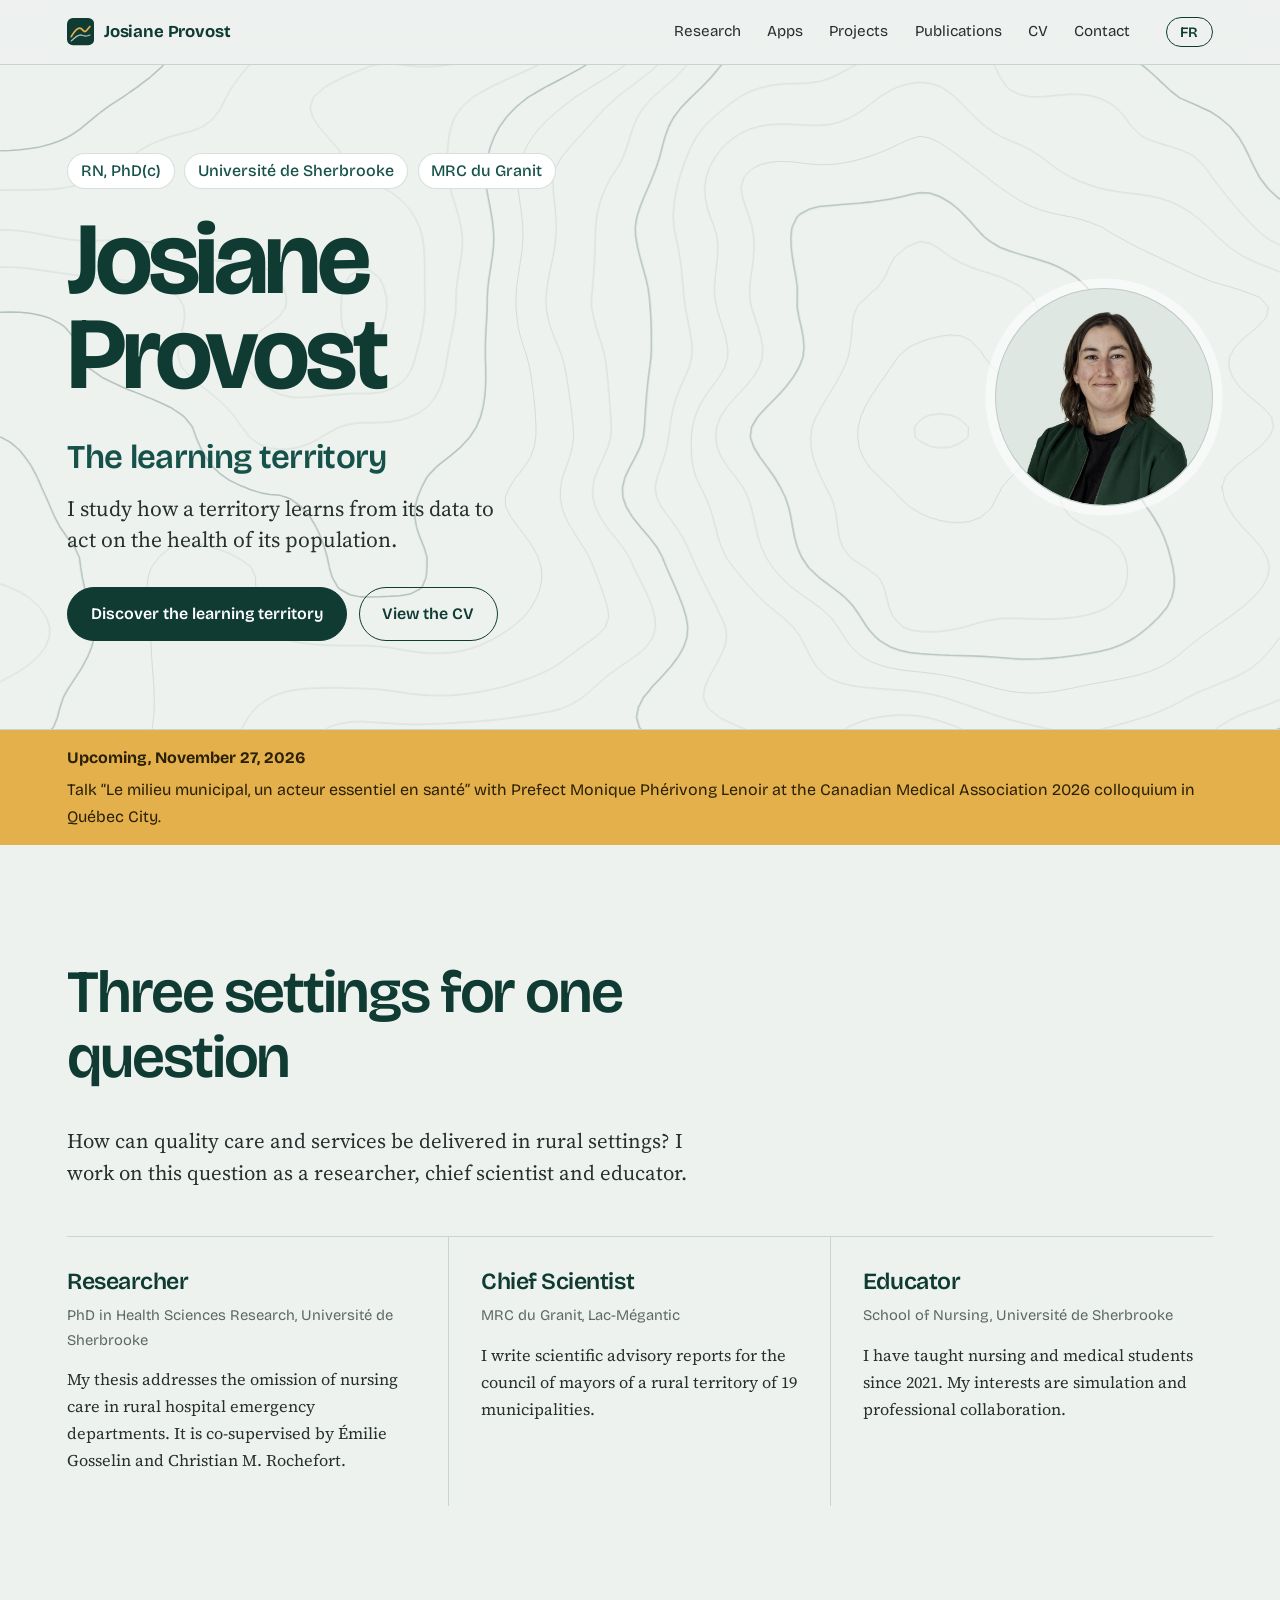
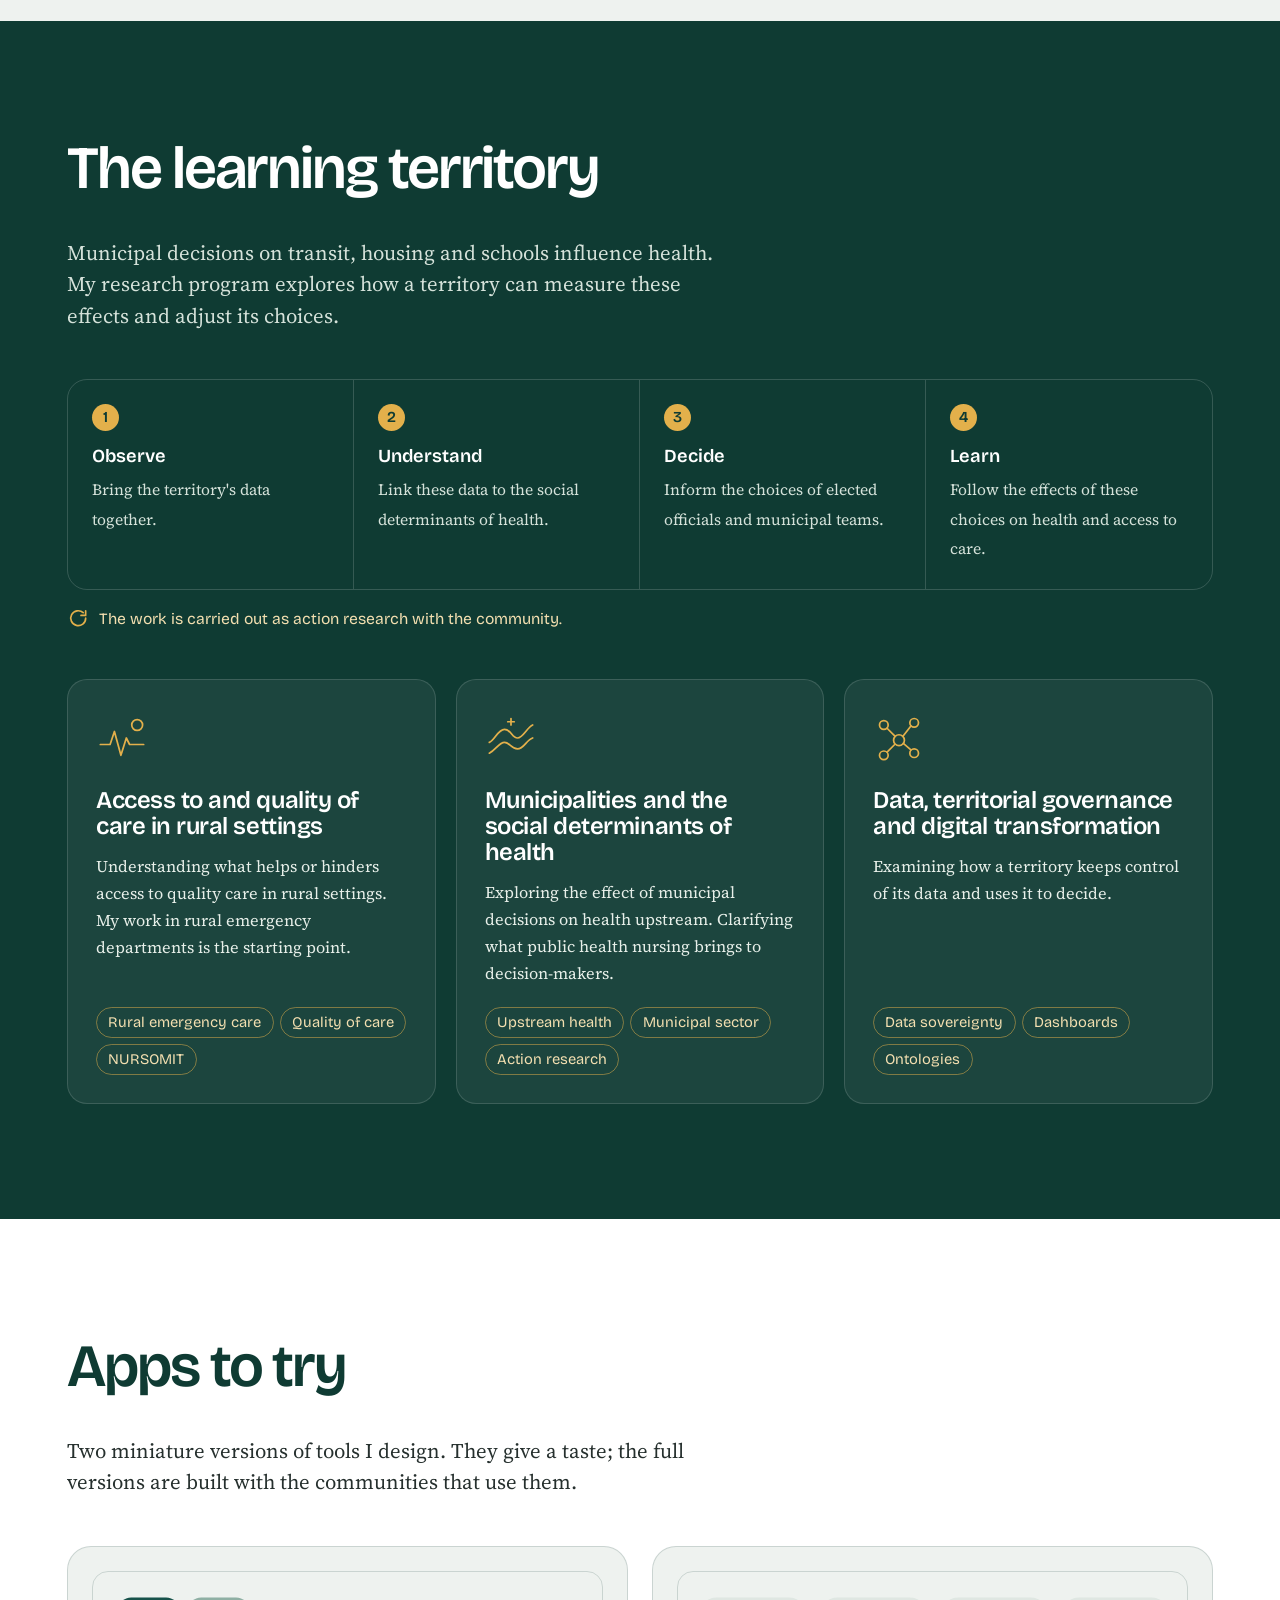
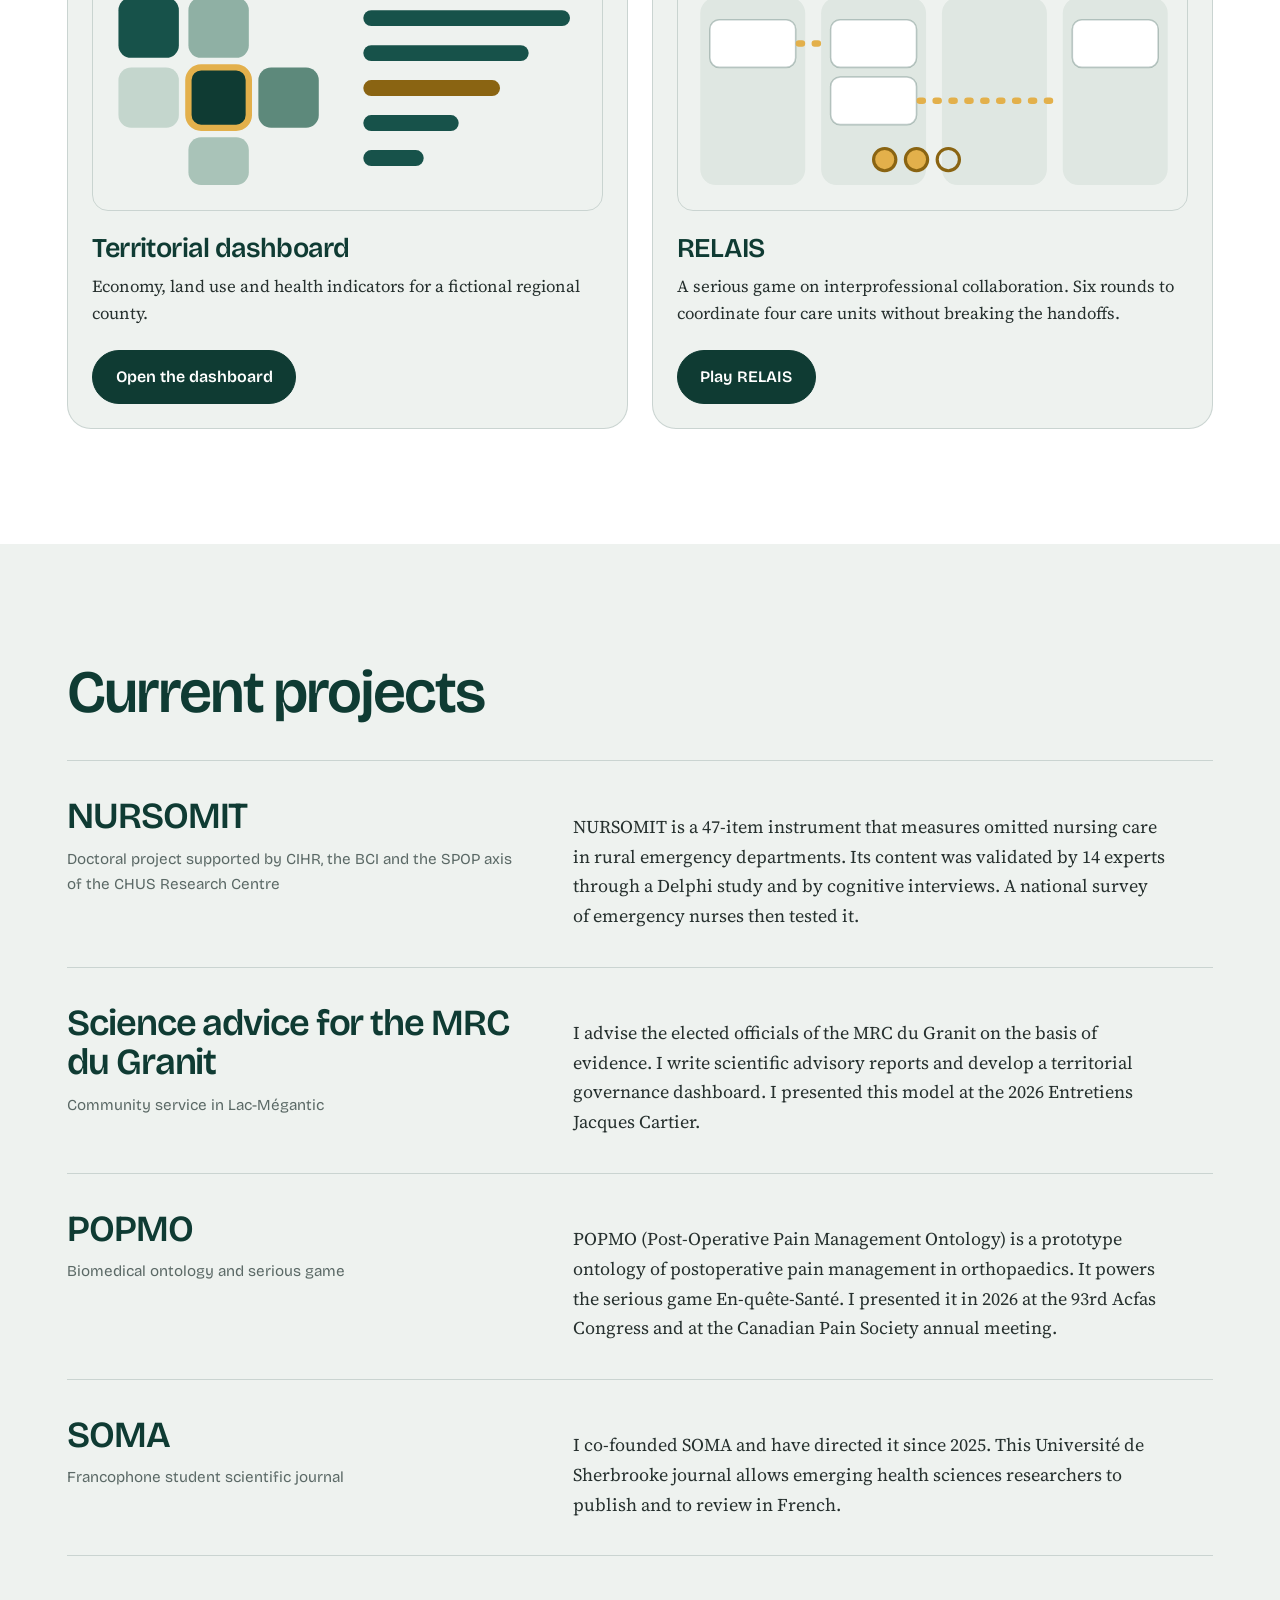
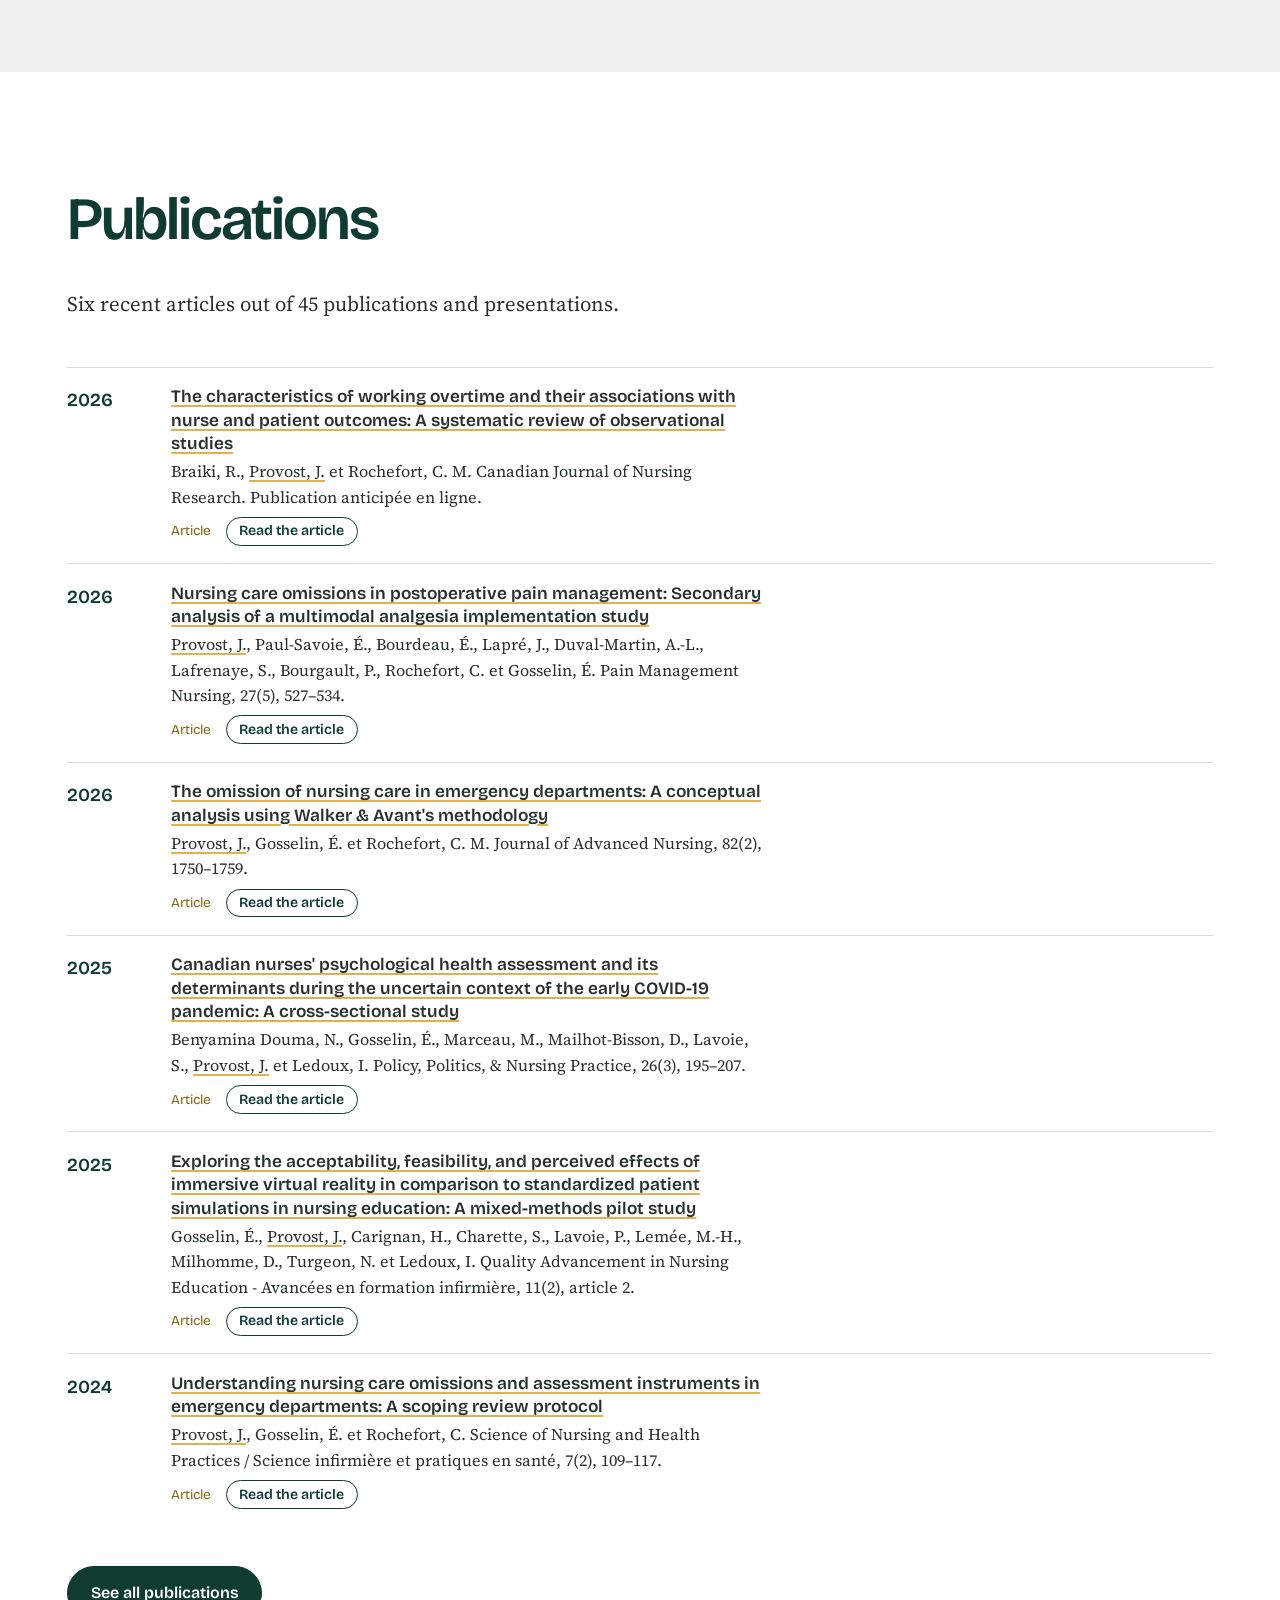
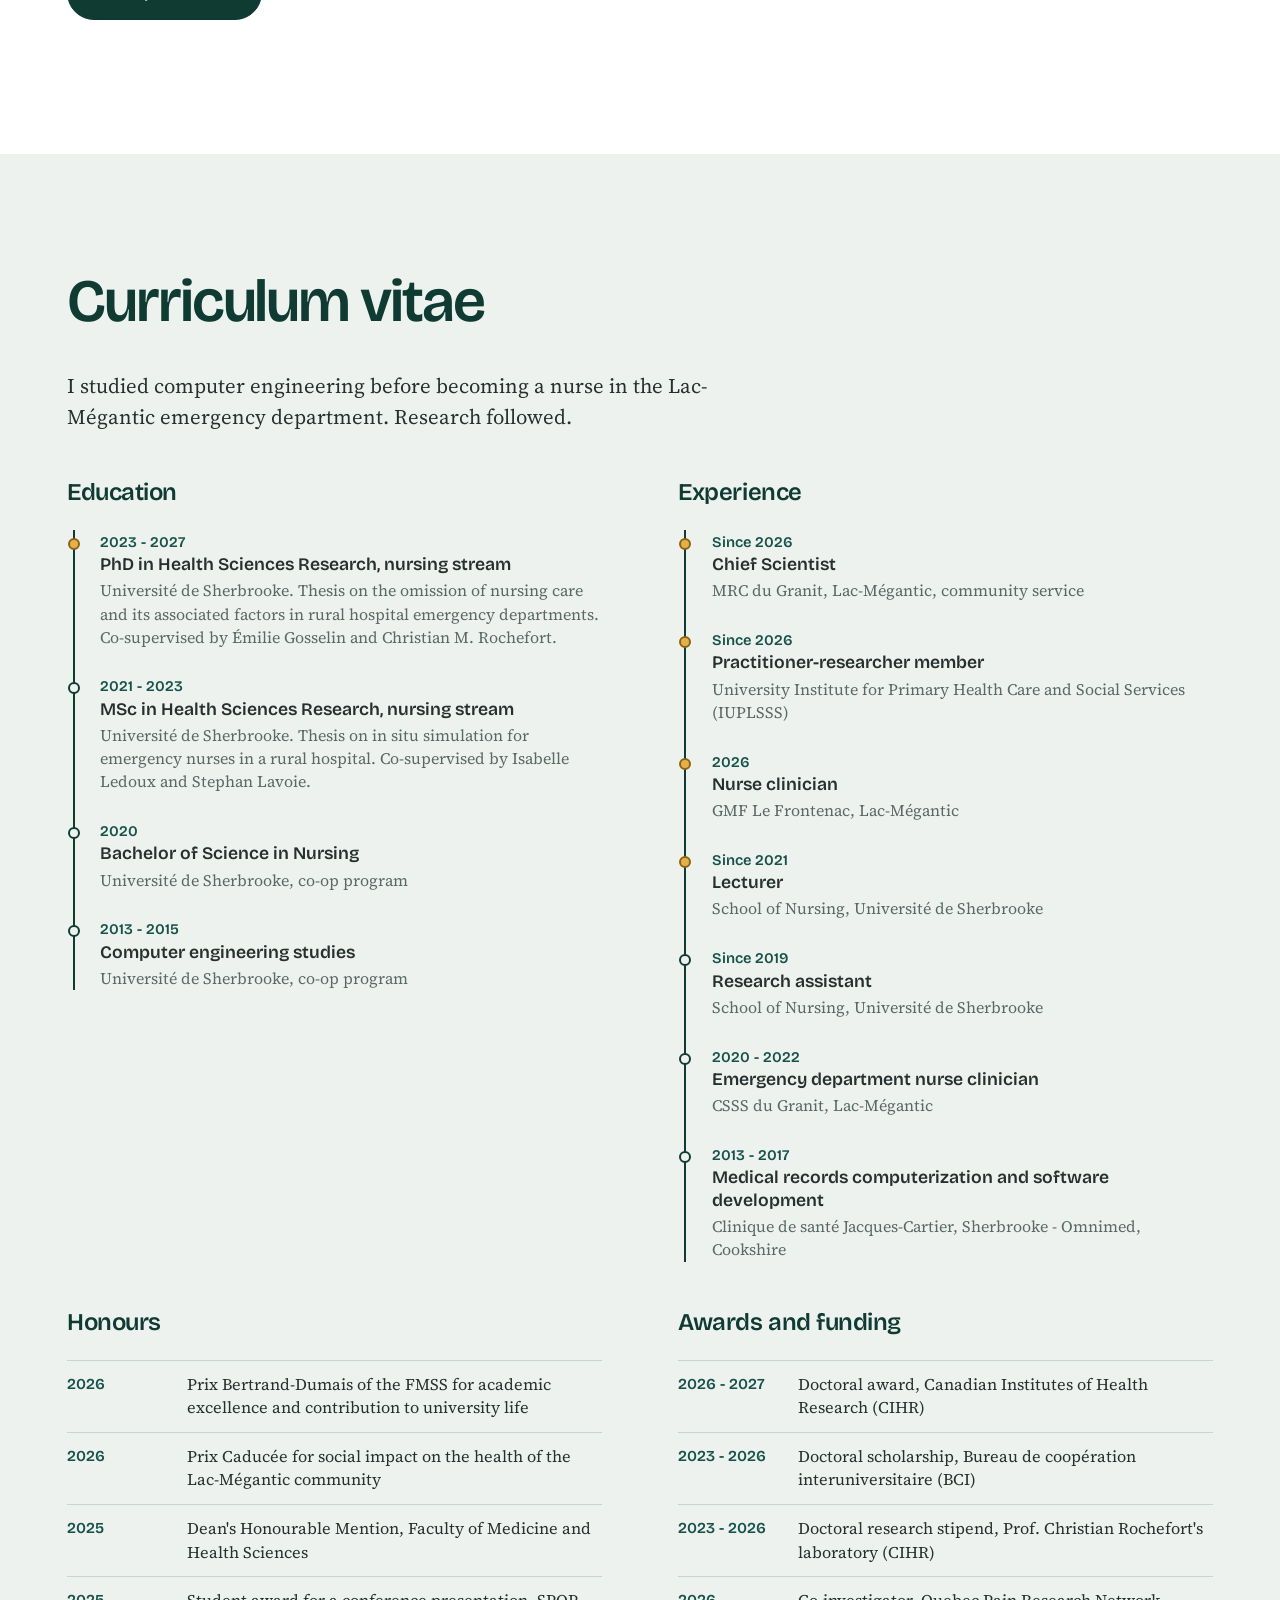
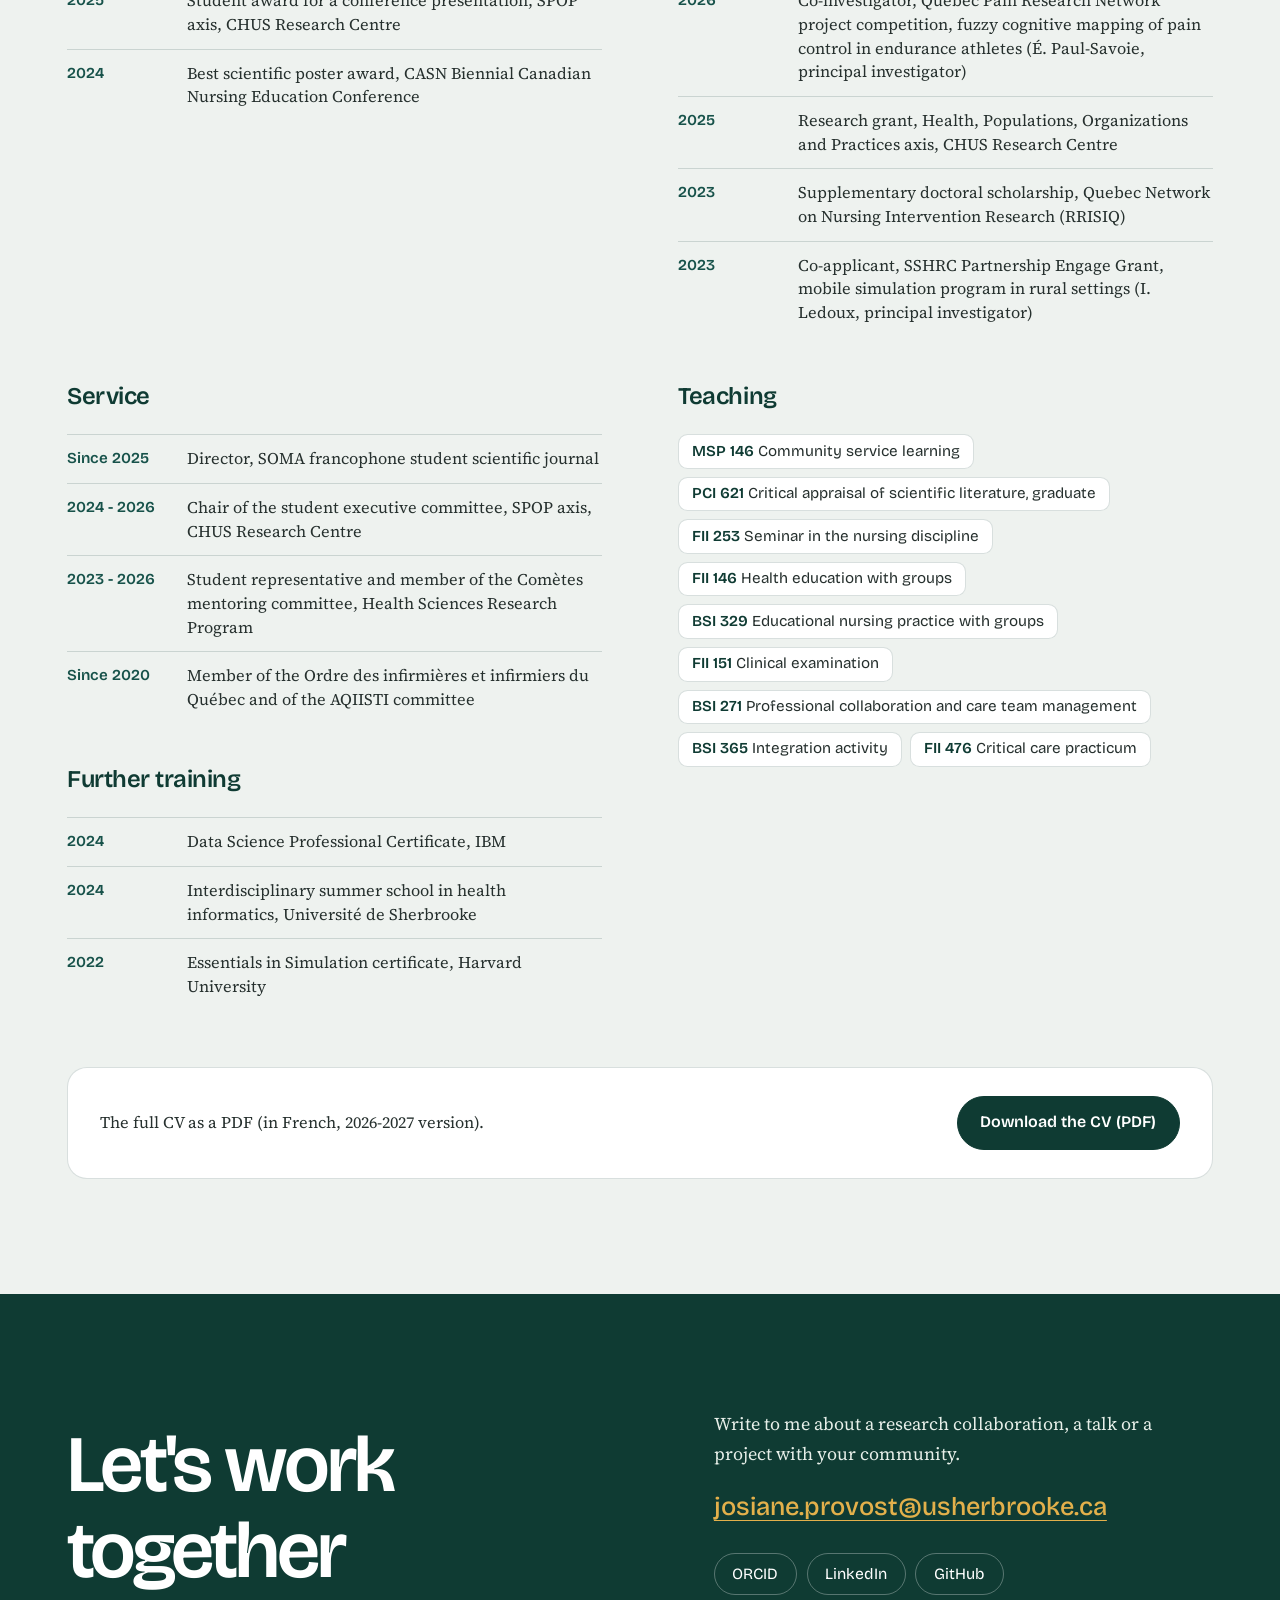
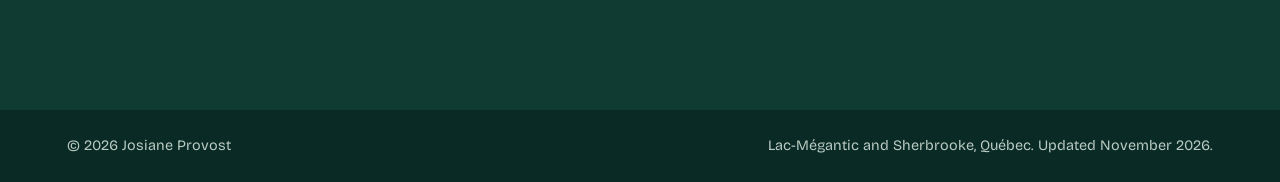
==== commit c68180b2: "Textes plus concis, au je, sans incises en fin de phrase Ajout du lien DOI de l'article de Soins d'u" ====
--- a/index.html
+++ b/index.html
@@ -51,8 +51,8 @@
       <h1><span>Josiane</span><span>Provost</span></h1>
       <p class="idee" lang="fr">Le territoire apprenant</p>
       <p class="idee" lang="en">The learning territory</p>
-      <p class="amorce" lang="fr">J'explore comment un territoire peut apprendre de ses propres données pour agir sur la santé de sa population, bien avant l'hôpital.</p>
-      <p class="amorce" lang="en">I explore how a territory can learn from its own data to act on the health of its population, long before the hospital.</p>
+      <p class="amorce" lang="fr">J'étudie comment un territoire apprend de ses données pour agir sur la santé de sa population.</p>
+      <p class="amorce" lang="en">I study how a territory learns from its data to act on the health of its population.</p>
       <div class="actions">
         <a class="bouton" href="#recherche"><span lang="fr">Découvrir le territoire apprenant</span><span lang="en">Discover the learning territory</span></a>
         <a class="bouton clair" href="#parcours"><span lang="fr">Consulter le parcours</span><span lang="en">View the CV</span></a>
@@ -67,37 +67,37 @@
 <aside class="avenir">
   <div class="enveloppe">
     <strong lang="fr">À venir, 27 novembre 2026</strong><strong lang="en">Upcoming, November 27, 2026</strong>
-    <span lang="fr">« Le milieu municipal, un acteur essentiel en santé », conférence avec la préfète Monique Phérivong Lenoir au colloque 2026 de l'Association médicale canadienne, à Québec.</span>
-    <span lang="en">“Le milieu municipal, un acteur essentiel en santé”, a talk with Prefect Monique Phérivong Lenoir at the Canadian Medical Association 2026 colloquium in Québec City.</span>
+    <span lang="fr">Conférence « Le milieu municipal, un acteur essentiel en santé » avec la préfète Monique Phérivong Lenoir au colloque 2026 de l'Association médicale canadienne à Québec.</span>
+    <span lang="en">Talk “Le milieu municipal, un acteur essentiel en santé” with Prefect Monique Phérivong Lenoir at the Canadian Medical Association 2026 colloquium in Québec City.</span>
   </div>
 </aside>
 
 <section class="section" id="apropos">
   <div class="enveloppe">
-    <h2 lang="fr">Trois terrains, une même question</h2>
-    <h2 lang="en">Three settings, one question</h2>
-    <p class="chapeau" lang="fr">Comment offrir des soins et des services de qualité là où les ressources sont rares et les distances grandes? J'y travaille depuis l'urgence d'un hôpital de région, la salle de classe et la table des élus municipaux.</p>
-    <p class="chapeau" lang="en">How do we deliver quality care and services where resources are scarce and distances are long? I work on it from a rural emergency department, the classroom and the municipal council table.</p>
+    <h2 lang="fr">Trois terrains pour une même question</h2>
+    <h2 lang="en">Three settings for one question</h2>
+    <p class="chapeau" lang="fr">Comment offrir des soins et des services de qualité en milieu rural? J'y travaille comme chercheuse, scientifique en chef et enseignante.</p>
+    <p class="chapeau" lang="en">How can quality care and services be delivered in rural settings? I work on this question as a researcher, chief scientist and educator.</p>
     <div class="roles">
       <div>
         <h3 lang="fr">Chercheuse</h3><h3 lang="en">Researcher</h3>
         <p class="lieu" lang="fr">Doctorat en recherche en sciences de la santé, Université de Sherbrooke</p>
         <p class="lieu" lang="en">PhD in Health Sciences Research, Université de Sherbrooke</p>
-        <p lang="fr">Candidate au doctorat sous la codirection d'Émilie Gosselin et de Christian M. Rochefort. Ma thèse met en lumière l'omission des soins infirmiers et ses facteurs associés dans les urgences des centres hospitaliers ruraux.</p>
-        <p lang="en">Doctoral candidate co-supervised by Émilie Gosselin and Christian M. Rochefort. My thesis sheds light on the omission of nursing care and its associated factors in rural hospital emergency departments.</p>
+        <p lang="fr">Ma thèse porte sur l'omission des soins infirmiers dans les urgences des centres hospitaliers ruraux. Elle est codirigée par Émilie Gosselin et Christian M. Rochefort.</p>
+        <p lang="en">My thesis addresses the omission of nursing care in rural hospital emergency departments. It is co-supervised by Émilie Gosselin and Christian M. Rochefort.</p>
       </div>
       <div>
         <h3 lang="fr">Scientifique en chef</h3><h3 lang="en">Chief Scientist</h3>
         <p class="lieu">MRC du Granit, Lac-Mégantic</p>
-        <p lang="fr">Je produis des avis scientifiques pour le conseil des maires d'un territoire rural de 19 municipalités, sur des sujets qui vont du transport collectif à la vitalité des écoles de village.</p>
-        <p lang="en">I prepare scientific advice for the council of mayors of a rural territory of 19 municipalities, on topics ranging from public transit to the vitality of village schools.</p>
+        <p lang="fr">Je rédige des avis scientifiques pour le conseil des maires d'un territoire rural de 19 municipalités.</p>
+        <p lang="en">I write scientific advisory reports for the council of mayors of a rural territory of 19 municipalities.</p>
       </div>
       <div>
         <h3 lang="fr">Enseignante</h3><h3 lang="en">Educator</h3>
         <p class="lieu" lang="fr">École des sciences infirmières, Université de Sherbrooke</p>
         <p class="lieu" lang="en">School of Nursing, Université de Sherbrooke</p>
-        <p lang="fr">Chargée de cours depuis 2021 auprès des futures infirmières et des étudiants en médecine, avec un intérêt marqué pour la simulation, la collaboration professionnelle et l'apprentissage dans la communauté.</p>
-        <p lang="en">Lecturer since 2021 with nursing and medical students, with a strong interest in simulation, professional collaboration and community service learning.</p>
+        <p lang="fr">J'enseigne depuis 2021 aux étudiantes en sciences infirmières et aux étudiants en médecine. Je m'intéresse à la simulation et à la collaboration professionnelle.</p>
+        <p lang="en">I have taught nursing and medical students since 2021. My interests are simulation and professional collaboration.</p>
       </div>
     </div>
   </div>
@@ -107,38 +107,38 @@
   <div class="enveloppe">
     <h2 lang="fr">Le territoire apprenant</h2>
     <h2 lang="en">The learning territory</h2>
-    <p class="chapeau" lang="fr">Transport, habitation, écoles, loisirs. Les municipalités prennent chaque jour des décisions qui façonnent la santé, souvent sans les nommer ainsi. Ma programmation de recherche explore comment un territoire peut observer ces effets, en tirer des connaissances et ajuster ses choix.</p>
-    <p class="chapeau" lang="en">Transit, housing, schools, recreation. Every day, municipalities make decisions that shape health, often without calling it that. My research program explores how a territory can observe these effects, learn from them and adjust its choices.</p>
+    <p class="chapeau" lang="fr">Les décisions municipales sur le transport, l'habitation et les écoles influencent la santé. Ma programmation de recherche explore comment un territoire peut mesurer ces effets et ajuster ses choix.</p>
+    <p class="chapeau" lang="en">Municipal decisions on transit, housing and schools influence health. My research program explores how a territory can measure these effects and adjust its choices.</p>
     <ol class="boucle">
-      <li><b lang="fr">Observer</b><b lang="en">Observe</b><span lang="fr">Rassembler les données du territoire, y compris celles qui dorment dans les municipalités.</span><span lang="en">Bring the territory's data together, including data that sits unused in municipalities.</span></li>
-      <li><b lang="fr">Comprendre</b><b lang="en">Understand</b><span lang="fr">Relier ces données aux déterminants sociaux de la santé, avec les gens du milieu.</span><span lang="en">Link these data to the social determinants of health, with local people.</span></li>
-      <li><b lang="fr">Décider</b><b lang="en">Decide</b><span lang="fr">Éclairer les choix des élus et des équipes municipales par des avis lisibles.</span><span lang="en">Inform the choices of elected officials and municipal teams with readable advice.</span></li>
-      <li><b lang="fr">Apprendre</b><b lang="en">Learn</b><span lang="fr">Suivre ce que ces choix changent pour la santé et l'accès aux soins, puis recommencer.</span><span lang="en">Follow what these choices change for health and access to care, then start again.</span></li>
+      <li><b lang="fr">Observer</b><b lang="en">Observe</b><span lang="fr">Rassembler les données du territoire.</span><span lang="en">Bring the territory's data together.</span></li>
+      <li><b lang="fr">Comprendre</b><b lang="en">Understand</b><span lang="fr">Relier ces données aux déterminants sociaux de la santé.</span><span lang="en">Link these data to the social determinants of health.</span></li>
+      <li><b lang="fr">Décider</b><b lang="en">Decide</b><span lang="fr">Éclairer les choix des élus et des équipes municipales.</span><span lang="en">Inform the choices of elected officials and municipal teams.</span></li>
+      <li><b lang="fr">Apprendre</b><b lang="en">Learn</b><span lang="fr">Suivre les effets de ces choix sur la santé et l'accès aux soins.</span><span lang="en">Follow the effects of these choices on health and access to care.</span></li>
     </ol>
-    <p class="retour"><svg viewBox="0 0 24 24" aria-hidden="true"><path d="M20 12a8 8 0 1 1-2.6-5.9"/><path d="M20 4v5h-5"/></svg><span lang="fr">Une boucle plutôt qu'une ligne droite, menée en recherche-action avec le milieu.</span><span lang="en">A loop rather than a straight line, carried out as action research with the community.</span></p>
+    <p class="retour"><svg viewBox="0 0 24 24" aria-hidden="true"><path d="M20 12a8 8 0 1 1-2.6-5.9"/><path d="M20 4v5h-5"/></svg><span lang="fr">La démarche se mène en recherche-action avec le milieu.</span><span lang="en">The work is carried out as action research with the community.</span></p>
     <div class="axes">
       <article class="axe">
         <svg viewBox="0 0 48 48" aria-hidden="true"><path d="M4 30h9l4-12 6 22 5-16 3 6h13"/><circle cx="38" cy="12" r="5"/></svg>
         <h3 lang="fr">Accessibilité et qualité des soins en milieu rural</h3>
         <h3 lang="en">Access to and quality of care in rural settings</h3>
-        <p lang="fr">La pierre angulaire. Comprendre ce qui facilite ou freine l'accès à des soins de qualité loin des grands centres, dans le prolongement de mes travaux menés dans les urgences rurales.</p>
-        <p lang="en">The cornerstone. Understanding what helps or hinders access to quality care far from large centres, building on my work in rural emergency departments.</p>
+        <p lang="fr">Comprendre ce qui facilite ou freine l'accès à des soins de qualité en milieu rural. Mes travaux dans les urgences rurales en sont le point de départ.</p>
+        <p lang="en">Understanding what helps or hinders access to quality care in rural settings. My work in rural emergency departments is the starting point.</p>
         <ul><li lang="fr">Urgences rurales</li><li lang="en">Rural emergency care</li><li lang="fr">Qualité des soins</li><li lang="en">Quality of care</li><li>NURSOMIT</li></ul>
       </article>
       <article class="axe">
         <svg viewBox="0 0 48 48" aria-hidden="true"><path d="M4 38c6-3 9-10 14-10s6 6 12 6 8-8 14-10"/><path d="M4 28c5-2 8-12 14-12s7 8 12 8 9-10 14-12"/><path d="M24 6v6M21 9h6"/></svg>
         <h3 lang="fr">Municipalités et déterminants sociaux de la santé</h3>
         <h3 lang="en">Municipalities and the social determinants of health</h3>
-        <p lang="fr">Explorer comment les décisions municipales agissent sur la santé en amont, avec les décideurs qui font de la santé sans toujours s'en rendre compte, et ce que l'infirmière en santé publique peut y apporter.</p>
-        <p lang="en">Exploring how municipal decisions act on health upstream, with decision-makers who do health work without always realizing it, and what public health nursing can bring to it.</p>
+        <p lang="fr">Explorer l'effet des décisions municipales sur la santé en amont. Préciser l'apport de l'infirmière en santé publique auprès des décideurs.</p>
+        <p lang="en">Exploring the effect of municipal decisions on health upstream. Clarifying what public health nursing brings to decision-makers.</p>
         <ul><li lang="fr">Santé en amont</li><li lang="en">Upstream health</li><li lang="fr">Milieu municipal</li><li lang="en">Municipal sector</li><li lang="fr">Recherche-action</li><li lang="en">Action research</li></ul>
       </article>
       <article class="axe">
         <svg viewBox="0 0 48 48" aria-hidden="true"><circle cx="10" cy="12" r="4"/><circle cx="38" cy="10" r="4"/><circle cx="24" cy="26" r="5"/><circle cx="10" cy="40" r="4"/><circle cx="38" cy="38" r="4"/><path d="M13 15l7 7M35 13l-7 9M13 37l7-7M35 35l-7-6"/></svg>
         <h3 lang="fr">Données, gouvernance territoriale et numérique</h3>
         <h3 lang="en">Data, territorial governance and digital transformation</h3>
-        <p lang="fr">Examiner comment un territoire peut garder la maîtrise de ses données et s'en servir pour décider, en mettant à profit une formation en génie informatique et en science des données.</p>
-        <p lang="en">Examining how a territory can keep control of its data and use it to decide, drawing on training in computer engineering and data science.</p>
+        <p lang="fr">Examiner comment un territoire garde la maîtrise de ses données et s'en sert pour décider.</p>
+        <p lang="en">Examining how a territory keeps control of its data and uses it to decide.</p>
         <ul><li lang="fr">Souveraineté des données</li><li lang="en">Data sovereignty</li><li lang="fr">Tableaux de bord</li><li lang="en">Dashboards</li><li lang="fr">Ontologies</li><li lang="en">Ontologies</li></ul>
       </article>
     </div>
@@ -155,8 +155,8 @@
       <a class="vitrine" href="apps/tableau-de-bord.html">
         <svg viewBox="0 0 320 150" aria-hidden="true"><rect width="320" height="150" rx="14" fill="#eef2ef"/><g><rect x="16" y="16" width="38" height="38" rx="8" fill="#17524a"/><rect x="60" y="16" width="38" height="38" rx="8" fill="#8fb0a4"/><rect x="16" y="60" width="38" height="38" rx="8" fill="#c4d6cd"/><rect x="60" y="60" width="38" height="38" rx="8" fill="#0f3b33" stroke="#e3b04b" stroke-width="4"/><rect x="104" y="60" width="38" height="38" rx="8" fill="#5d897b"/><rect x="60" y="104" width="38" height="30" rx="8" fill="#a9c3b8"/></g><g fill="#17524a"><rect x="170" y="24" width="130" height="10" rx="5"/><rect x="170" y="46" width="104" height="10" rx="5"/><rect x="170" y="68" width="86" height="10" rx="5" fill="#8a6412"/><rect x="170" y="90" width="60" height="10" rx="5"/><rect x="170" y="112" width="38" height="10" rx="5"/></g></svg>
         <h3 lang="fr">Tableau de bord territorial</h3><h3 lang="en">Territorial dashboard</h3>
-        <p lang="fr">Économie, aménagement, santé. Explorez les indicateurs d'une MRC fictive, municipalité par municipalité.</p>
-        <p lang="en">Economy, land use, health. Explore the indicators of a fictional regional county, one municipality at a time.</p>
+        <p lang="fr">Les indicateurs d'économie, d'aménagement et de santé d'une MRC fictive.</p>
+        <p lang="en">Economy, land use and health indicators for a fictional regional county.</p>
         <span class="bouton"><span lang="fr">Ouvrir le tableau de bord</span><span lang="en">Open the dashboard</span></span>
       </a>
       <a class="vitrine" href="apps/relais.html">
@@ -178,24 +178,24 @@
       <article class="projet">
         <div>
           <h3>NURSOMIT</h3>
-          <p class="nature" lang="fr">Projet doctoral, soutenu par une bourse doctorale des IRSC, le BCI et l'axe SPOP du Centre de recherche du CHUS</p>
-          <p class="nature" lang="en">Doctoral project, supported by a CIHR doctoral award, the BCI and the SPOP axis of the CHUS Research Centre</p>
-        </div>
-        <div>
-          <p lang="fr">Développement et validation d'un instrument de 47 énoncés qui mesure l'omission des soins infirmiers dans les urgences rurales, du triage à la salle de réanimation. Le contenu a été validé par une étude Delphi auprès de 14 experts et par des entrevues cognitives, puis mis à l'épreuve dans une enquête nationale auprès d'infirmières d'urgence.</p>
-          <p lang="en">Development and validation of a 47-item instrument measuring omitted nursing care in rural emergency departments, from triage to the resuscitation room. Content was validated through a Delphi study with 14 experts and cognitive interviews, then tested in a national survey of emergency nurses.</p>
+          <p class="nature" lang="fr">Projet doctoral soutenu par les IRSC, le BCI et l'axe SPOP du Centre de recherche du CHUS</p>
+          <p class="nature" lang="en">Doctoral project supported by CIHR, the BCI and the SPOP axis of the CHUS Research Centre</p>
+        </div>
+        <div>
+          <p lang="fr">NURSOMIT est un instrument de 47 énoncés qui mesure l'omission des soins infirmiers dans les urgences rurales. Son contenu a été validé par 14 experts selon la méthode Delphi et par des entrevues cognitives. Une enquête nationale auprès d'infirmières d'urgence l'a ensuite mis à l'épreuve.</p>
+          <p lang="en">NURSOMIT is a 47-item instrument that measures omitted nursing care in rural emergency departments. Its content was validated by 14 experts through a Delphi study and by cognitive interviews. A national survey of emergency nurses then tested it.</p>
         </div>
       </article>
       <article class="projet">
         <div>
           <h3 lang="fr">Conseil scientifique de la MRC du Granit</h3>
           <h3 lang="en">Science advice for the MRC du Granit</h3>
-          <p class="nature" lang="fr">Service à la collectivité, Lac-Mégantic</p>
-          <p class="nature" lang="en">Community service, Lac-Mégantic</p>
-        </div>
-        <div>
-          <p lang="fr">Un modèle de conseil scientifique de proximité auprès d'élus municipaux, présenté aux Entretiens Jacques Cartier 2026. Le mandat comprend la rédaction d'avis scientifiques et la conception d'un tableau de bord de gouvernance territoriale qui rassemble les données du territoire.</p>
-          <p lang="en">A model of local science advice for municipal elected officials, presented at the 2026 Entretiens Jacques Cartier. The mandate includes writing scientific advisory reports and building a territorial governance dashboard that brings the territory's data together.</p>
+          <p class="nature" lang="fr">Service à la communauté à Lac-Mégantic</p>
+          <p class="nature" lang="en">Community service in Lac-Mégantic</p>
+        </div>
+        <div>
+          <p lang="fr">Je conseille les élus de la MRC du Granit à partir des données probantes. Je rédige des avis scientifiques et je développe un tableau de bord de gouvernance territoriale. J'ai présenté ce modèle aux Entretiens Jacques Cartier 2026.</p>
+          <p lang="en">I advise the elected officials of the MRC du Granit on the basis of evidence. I write scientific advisory reports and develop a territorial governance dashboard. I presented this model at the 2026 Entretiens Jacques Cartier.</p>
         </div>
       </article>
       <article class="projet">
@@ -205,8 +205,8 @@
           <p class="nature" lang="en">Biomedical ontology and serious game</p>
         </div>
         <div>
-          <p lang="fr">La Post-Operative Pain Management Ontology est un prototype d'ontologie de la gestion de la douleur postopératoire en orthopédie, conçu pour alimenter le jeu sérieux En-quête-Santé. Le cadre a été présenté en 2026 au 93e Congrès de l'Acfas et au congrès de la Société canadienne de la douleur.</p>
-          <p lang="en">The Post-Operative Pain Management Ontology is a prototype ontology of postoperative pain management in orthopaedics, designed to power the serious game En-quête-Santé. The framework was presented in 2026 at the 93rd Acfas Congress and at the Canadian Pain Society annual meeting.</p>
+          <p lang="fr">POPMO (Post-Operative Pain Management Ontology) est un prototype d'ontologie de la gestion de la douleur postopératoire en orthopédie. Il alimente le jeu sérieux En-quête-Santé. Je l'ai présenté en 2026 au 93e Congrès de l'Acfas et au congrès de la Société canadienne de la douleur.</p>
+          <p lang="en">POPMO (Post-Operative Pain Management Ontology) is a prototype ontology of postoperative pain management in orthopaedics. It powers the serious game En-quête-Santé. I presented it in 2026 at the 93rd Acfas Congress and at the Canadian Pain Society annual meeting.</p>
         </div>
       </article>
       <article class="projet">
@@ -216,8 +216,8 @@
           <p class="nature" lang="en">Francophone student scientific journal</p>
         </div>
         <div>
-          <p lang="fr">Cofondatrice et, depuis 2025, directrice de la revue scientifique étudiante francophone en sciences de la santé de l'Université de Sherbrooke, un lieu où la relève apprend à publier et à évaluer en français.</p>
-          <p lang="en">Co-founder and, since 2025, director of the francophone student scientific journal in health sciences at the Université de Sherbrooke, where emerging researchers learn to publish and to review in French.</p>
+          <p lang="fr">J'ai cofondé SOMA et je la dirige depuis 2025. Cette revue de l'Université de Sherbrooke permet à la relève en sciences de la santé de publier et d'évaluer en français.</p>
+          <p lang="en">I co-founded SOMA and have directed it since 2025. This Université de Sherbrooke journal allows emerging health sciences researchers to publish and to review in French.</p>
         </div>
       </article>
     </div>
@@ -227,8 +227,8 @@
 <section class="section clair" id="publications">
   <div class="enveloppe">
     <h2>Publications</h2>
-    <p class="chapeau" lang="fr">Quelques articles récents, parmi 45 articles, conférences et affiches.</p>
-    <p class="chapeau" lang="en">A few recent articles, out of 45 articles, talks and posters.</p>
+    <p class="chapeau" lang="fr">Six articles récents sur 45 publications et communications.</p>
+    <p class="chapeau" lang="en">Six recent articles out of 45 publications and presentations.</p>
     <ul class="refs">
       <li data-type="article"><span class="an">2026</span><div class="corps"><a class="titre" href="https://doi.org/10.1177/08445621261463879" rel="noopener">The characteristics of working overtime and their associations with nurse and patient outcomes: A systematic review of observational studies</a>Braiki, R., <span class="moi">Provost, J.</span> et Rochefort, C. M. Canadian Journal of Nursing Research. Publication anticipée en ligne.<br><span class="genre">Article</span><a class="lire" href="https://doi.org/10.1177/08445621261463879" rel="noopener"><span lang="fr">Lire l'article</span><span lang="en">Read the article</span></a></div></li>
       <li data-type="article"><span class="an">2026</span><div class="corps"><a class="titre" href="https://doi.org/10.1016/j.pmn.2026.04.017" rel="noopener">Nursing care omissions in postoperative pain management: Secondary analysis of a multimodal analgesia implementation study</a><span class="moi">Provost, J.</span>, Paul-Savoie, É., Bourdeau, É., Lapré, J., Duval-Martin, A.-L., Lafrenaye, S., Bourgault, P., Rochefort, C. et Gosselin, É. Pain Management Nursing, 27(5), 527–534.<br><span class="genre">Article</span><a class="lire" href="https://doi.org/10.1016/j.pmn.2026.04.017" rel="noopener"><span lang="fr">Lire l'article</span><span lang="en">Read the article</span></a></div></li>
@@ -245,15 +245,15 @@
   <div class="enveloppe">
     <h2 lang="fr">Parcours</h2>
     <h2 lang="en">Curriculum vitae</h2>
-    <p class="chapeau" lang="fr">Du génie informatique à l'urgence de Lac-Mégantic, puis à la recherche. Un parcours qui explique pourquoi je regarde la santé avec des yeux de clinicienne et de conceptrice de systèmes.</p>
-    <p class="chapeau" lang="en">From computer engineering to the Lac-Mégantic emergency department, then to research. A path that explains why I look at health as both a clinician and a systems designer.</p>
+    <p class="chapeau" lang="fr">J'ai étudié en génie informatique avant de devenir infirmière à l'urgence de Lac-Mégantic. La recherche a suivi.</p>
+    <p class="chapeau" lang="en">I studied computer engineering before becoming a nurse in the Lac-Mégantic emergency department. Research followed.</p>
 
     <div class="colonnes">
       <div>
         <h3 lang="fr">Formation</h3><h3 lang="en">Education</h3>
         <ul class="fil">
-          <li class="actuel"><span class="quand">2023 - 2027</span><span class="quoi" lang="fr">Doctorat en recherche en sciences de la santé, profil sciences infirmières</span><span class="quoi" lang="en">PhD in Health Sciences Research, nursing stream</span><span class="ou" lang="fr">Université de Sherbrooke. Thèse « Mise en lumière de l'omission des soins infirmiers et de ses facteurs associés dans les urgences des centres hospitaliers ruraux », codirigée par Émilie Gosselin et Christian M. Rochefort.</span><span class="ou" lang="en">Université de Sherbrooke. Thesis on the omission of nursing care and its associated factors in rural hospital emergency departments, co-supervised by Émilie Gosselin and Christian M. Rochefort.</span></li>
-          <li><span class="quand">2021 - 2023</span><span class="quoi" lang="fr">Maîtrise en recherche en sciences de la santé, profil sciences infirmières</span><span class="quoi" lang="en">MSc in Health Sciences Research, nursing stream</span><span class="ou" lang="fr">Université de Sherbrooke. Simulation in situ pour les infirmières d'urgence d'un centre hospitalier rural, recherche-action participative codirigée par Isabelle Ledoux et Stephan Lavoie.</span><span class="ou" lang="en">Université de Sherbrooke. In situ simulation for emergency nurses in a rural hospital, participatory action research co-supervised by Isabelle Ledoux and Stephan Lavoie.</span></li>
+          <li class="actuel"><span class="quand">2023 - 2027</span><span class="quoi" lang="fr">Doctorat en recherche en sciences de la santé, profil sciences infirmières</span><span class="quoi" lang="en">PhD in Health Sciences Research, nursing stream</span><span class="ou" lang="fr">Université de Sherbrooke. Thèse « Mise en lumière de l'omission des soins infirmiers et de ses facteurs associés dans les urgences des centres hospitaliers ruraux ». Codirection d'Émilie Gosselin et de Christian M. Rochefort.</span><span class="ou" lang="en">Université de Sherbrooke. Thesis on the omission of nursing care and its associated factors in rural hospital emergency departments. Co-supervised by Émilie Gosselin and Christian M. Rochefort.</span></li>
+          <li><span class="quand">2021 - 2023</span><span class="quoi" lang="fr">Maîtrise en recherche en sciences de la santé, profil sciences infirmières</span><span class="quoi" lang="en">MSc in Health Sciences Research, nursing stream</span><span class="ou" lang="fr">Université de Sherbrooke. Mémoire sur la simulation in situ pour les infirmières d'urgence d'un centre hospitalier rural. Codirection d'Isabelle Ledoux et de Stephan Lavoie.</span><span class="ou" lang="en">Université de Sherbrooke. Thesis on in situ simulation for emergency nurses in a rural hospital. Co-supervised by Isabelle Ledoux and Stephan Lavoie.</span></li>
           <li><span class="quand">2020</span><span class="quoi" lang="fr">Baccalauréat en sciences infirmières</span><span class="quoi" lang="en">Bachelor of Science in Nursing</span><span class="ou" lang="fr">Université de Sherbrooke, régime coopératif</span><span class="ou" lang="en">Université de Sherbrooke, co-op program</span></li>
           <li><span class="quand">2013 - 2015</span><span class="quoi" lang="fr">Études en génie informatique</span><span class="quoi" lang="en">Computer engineering studies</span><span class="ou" lang="fr">Université de Sherbrooke, régime coopératif</span><span class="ou" lang="en">Université de Sherbrooke, co-op program</span></li>
         </ul>
@@ -274,8 +274,8 @@
       <div>
         <h3 lang="fr">Prix et distinctions</h3><h3 lang="en">Honours</h3>
         <ul class="liste">
-          <li><span class="quand">2026</span><span lang="fr">Prix Bertrand-Dumais, pour l'excellence du dossier universitaire, les qualités humaines et sociales et la participation à la vie universitaire, FMSS, Université de Sherbrooke</span><span lang="en">Prix Bertrand-Dumais, for academic excellence, human and social qualities and contribution to university life, FMSS, Université de Sherbrooke</span></li>
-          <li><span class="quand">2026</span><span lang="fr">Prix Caducée, pour l'impact social sur la santé de la communauté de Lac-Mégantic</span><span lang="en">Prix Caducée, for social impact on the health of the Lac-Mégantic community</span></li>
+          <li><span class="quand">2026</span><span lang="fr">Prix Bertrand-Dumais de la FMSS pour l'excellence du dossier universitaire et la participation à la vie universitaire</span><span lang="en">Prix Bertrand-Dumais of the FMSS for academic excellence and contribution to university life</span></li>
+          <li><span class="quand">2026</span><span lang="fr">Prix Caducée pour l'impact social sur la santé de la communauté de Lac-Mégantic</span><span lang="en">Prix Caducée for social impact on the health of the Lac-Mégantic community</span></li>
           <li><span class="quand">2025</span><span lang="fr">Mention d'honneur du doyen, Faculté de médecine et des sciences de la santé</span><span lang="en">Dean's Honourable Mention, Faculty of Medicine and Health Sciences</span></li>
           <li><span class="quand">2025</span><span lang="fr">Prix étudiant pour une présentation en congrès, axe SPOP du Centre de recherche du CHUS</span><span lang="en">Student award for a conference presentation, SPOP axis, CHUS Research Centre</span></li>
           <li><span class="quand">2024</span><span lang="fr">Prix de la meilleure affiche scientifique, CASN Biennial Canadian Nursing Education Conference</span><span lang="en">Best scientific poster award, CASN Biennial Canadian Nursing Education Conference</span></li>
@@ -326,8 +326,8 @@
     </div>
 
     <div class="telecharger">
-      <p lang="fr">Le CV complet en format PDF, version 2026-2027, avec le détail des communications, des bourses et des charges de cours.</p>
-      <p lang="en">The full CV as a PDF (in French, 2026-2027 version), with details of presentations, funding and teaching loads.</p>
+      <p lang="fr">Le CV complet en format PDF (version 2026-2027).</p>
+      <p lang="en">The full CV as a PDF (in French, 2026-2027 version).</p>
       <a class="bouton" href="files/CV_Josiane_Provost.pdf"><span lang="fr">Télécharger le CV (PDF)</span><span lang="en">Download the CV (PDF)</span></a>
     </div>
   </div>
@@ -340,8 +340,8 @@
       <h2 lang="en">Let's work together</h2>
     </div>
     <div>
-      <p lang="fr">Collaborations de recherche, conférences, projets étudiants ou besoins d'un milieu rural. Écrivez-moi.</p>
-      <p lang="en">Research collaborations, speaking invitations, student projects or the needs of a rural community. Write to me.</p>
+      <p lang="fr">Écrivez-moi pour une collaboration de recherche, une conférence ou un projet avec votre milieu.</p>
+      <p lang="en">Write to me about a research collaboration, a talk or a project with your community.</p>
       <a class="courriel" href="mailto:josiane.provost@usherbrooke.ca">josiane.provost@usherbrooke.ca</a>
       <div class="reseaux">
         <a href="https://orcid.org/0000-0001-9698-2990" rel="noopener">ORCID</a>
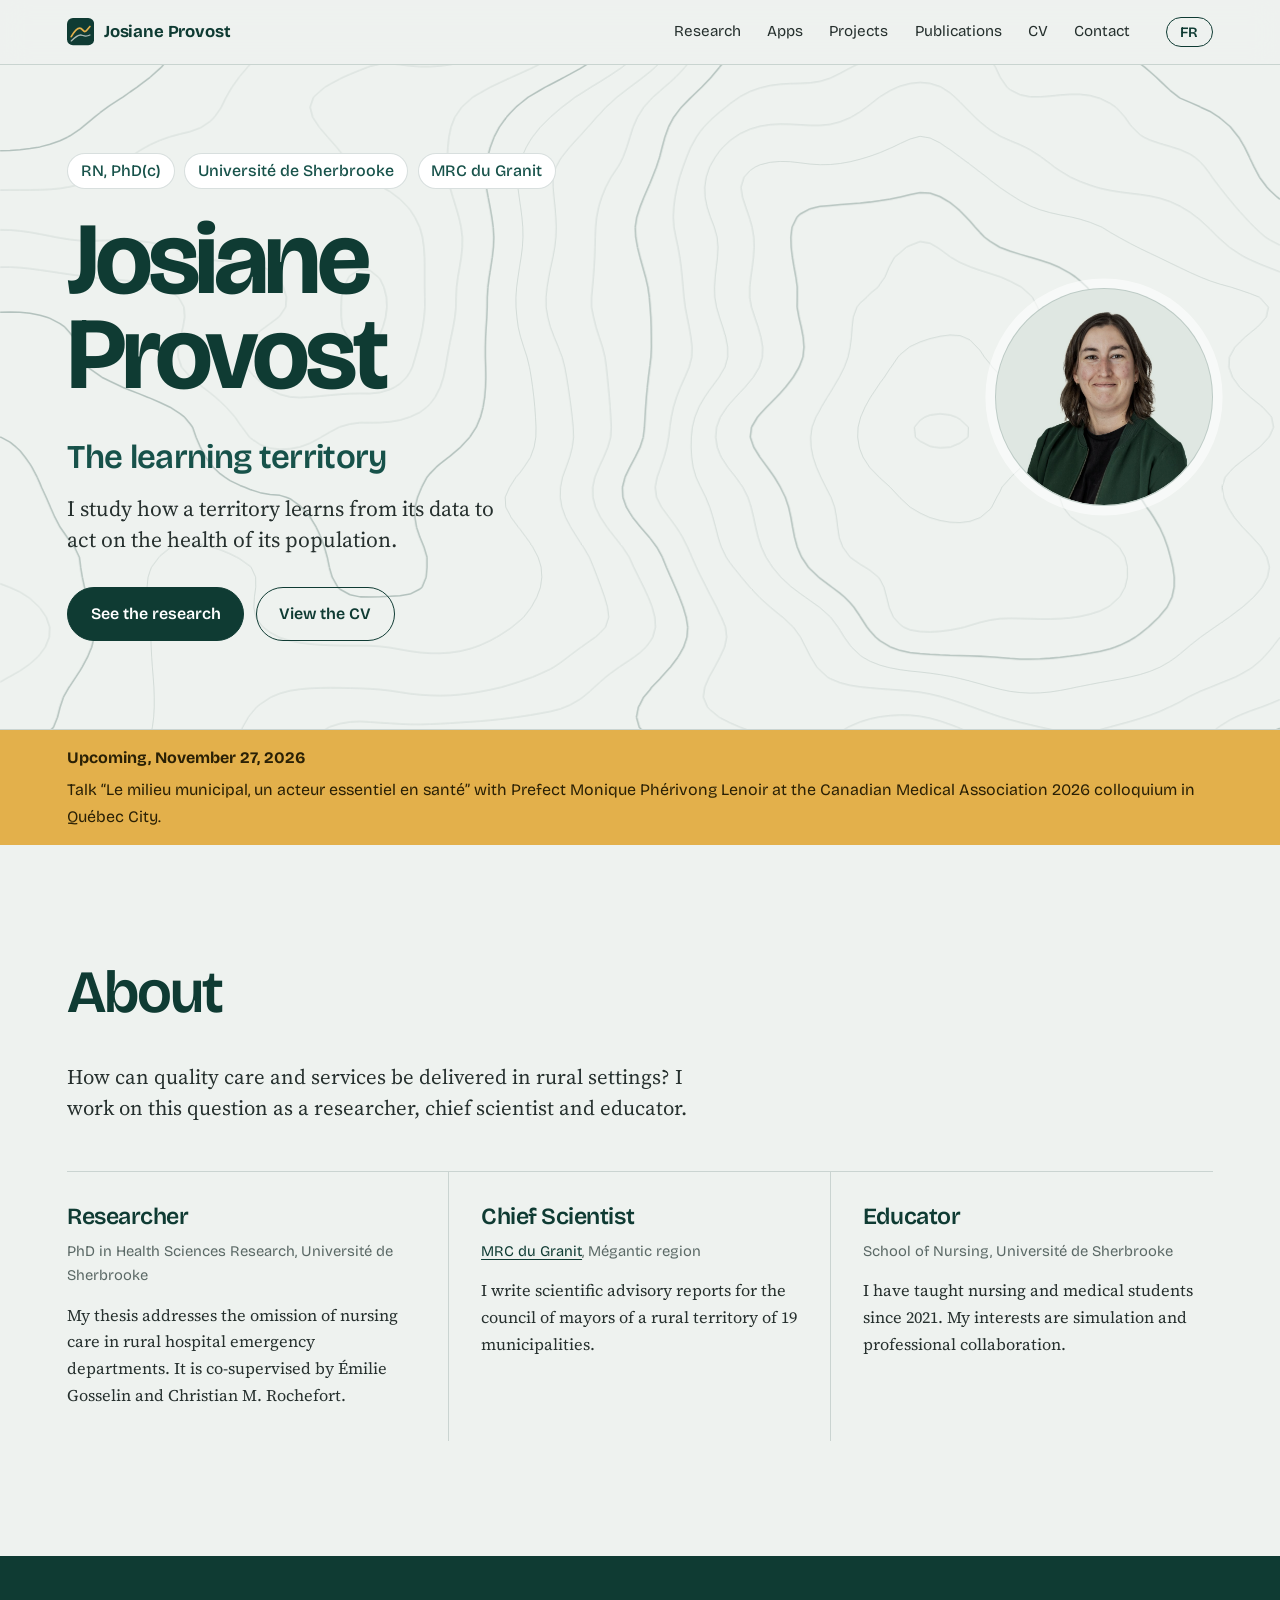
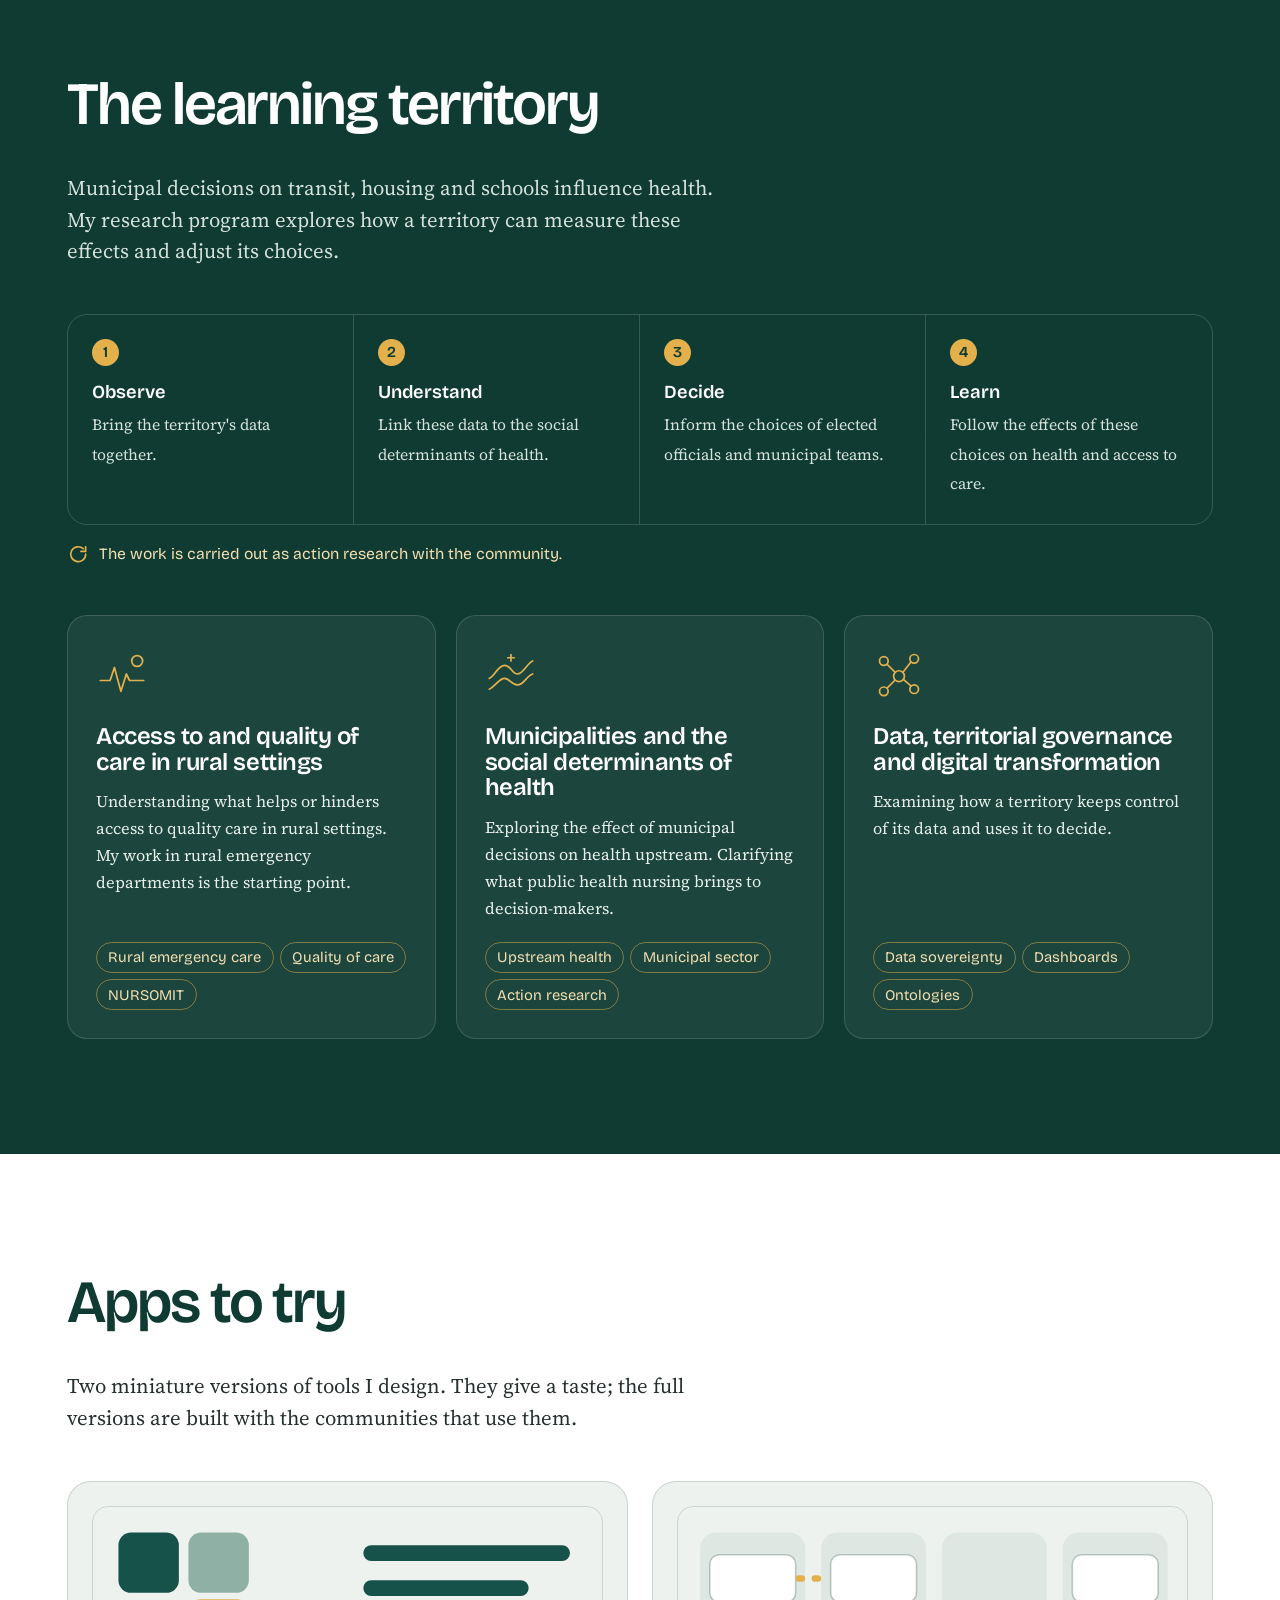
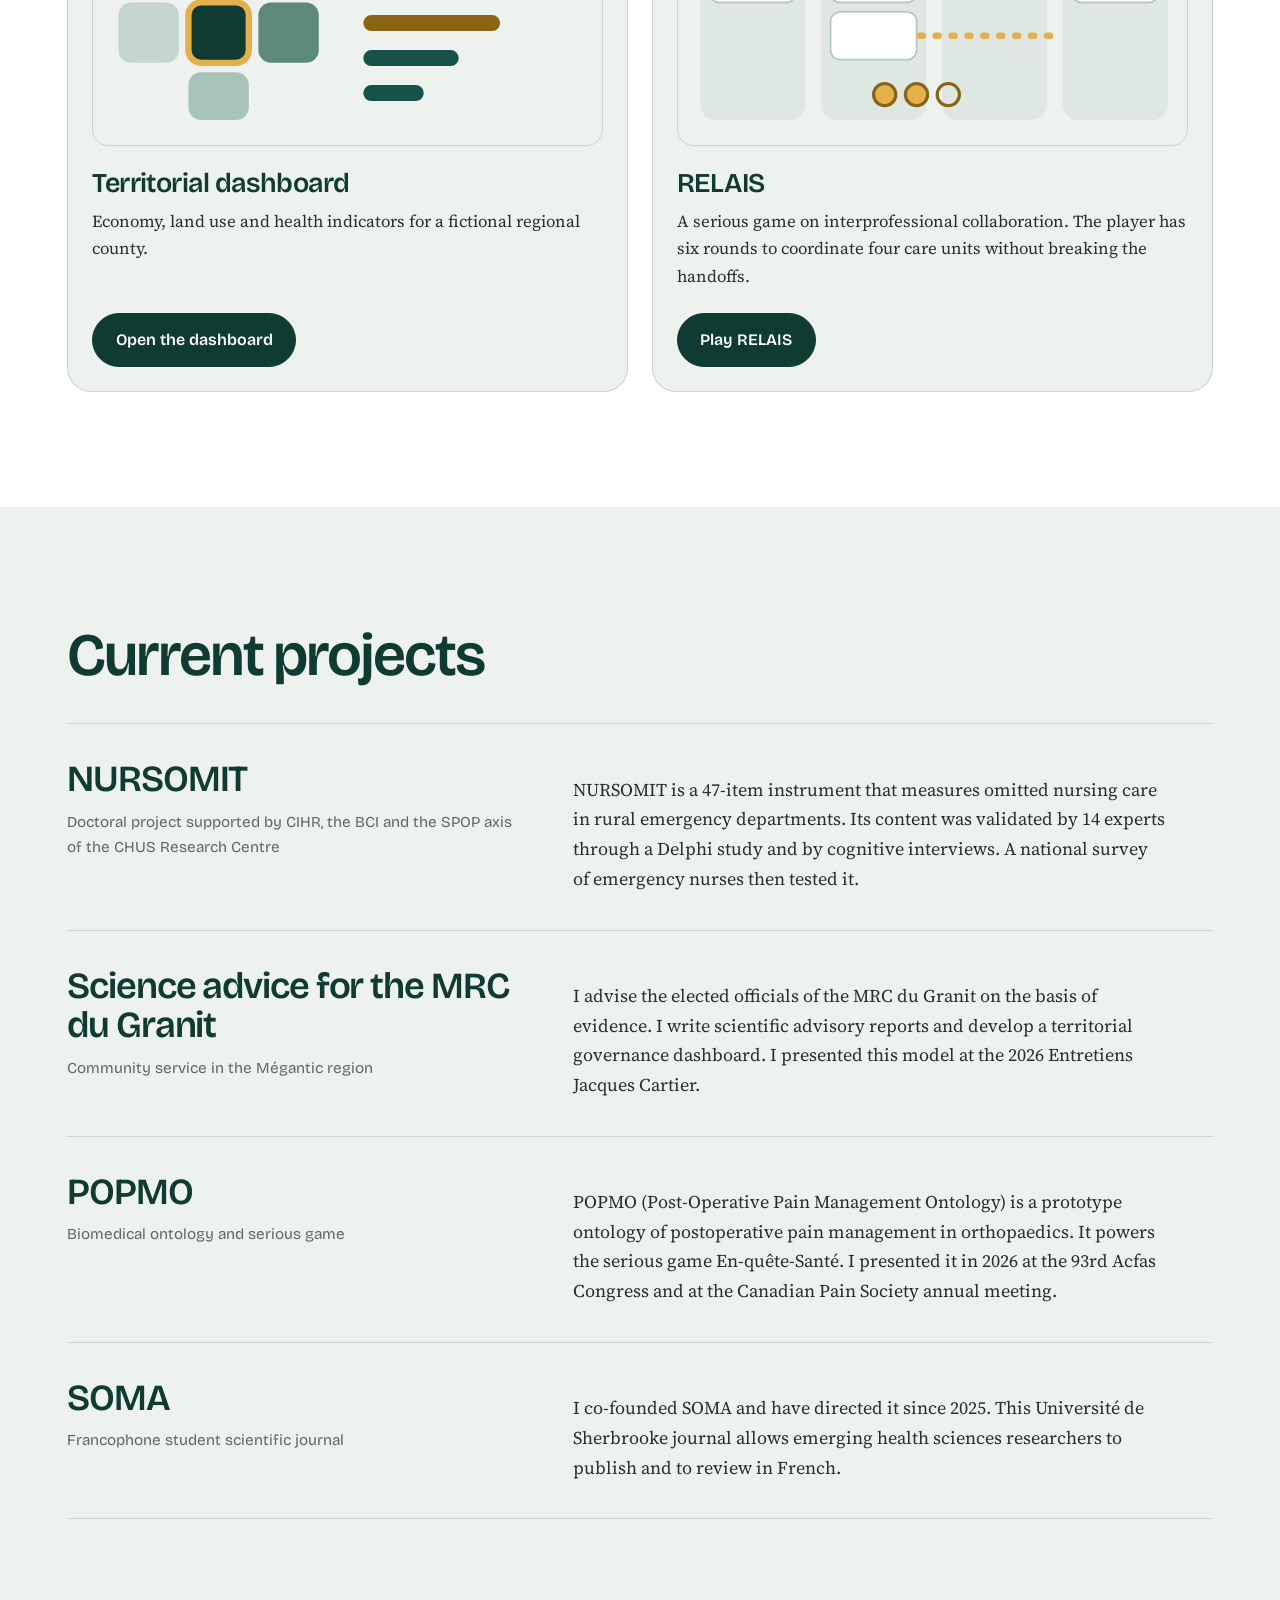
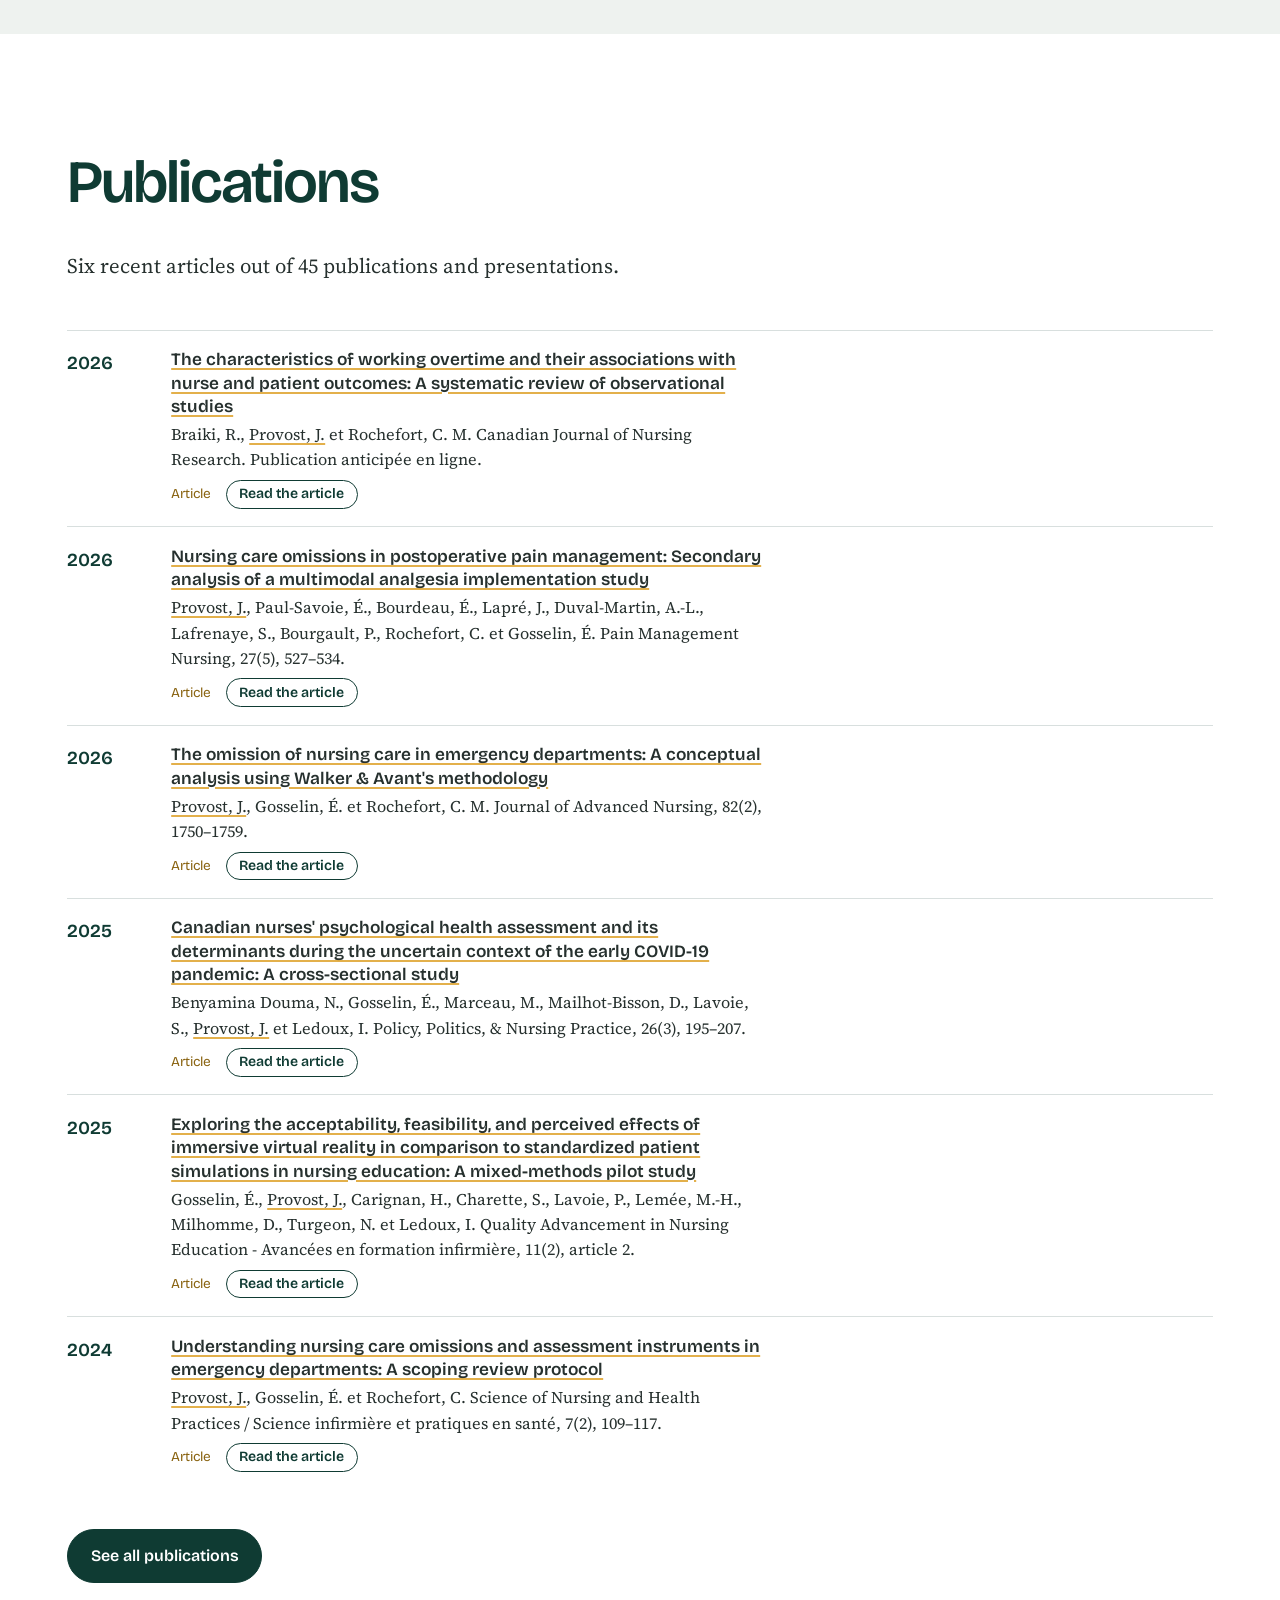
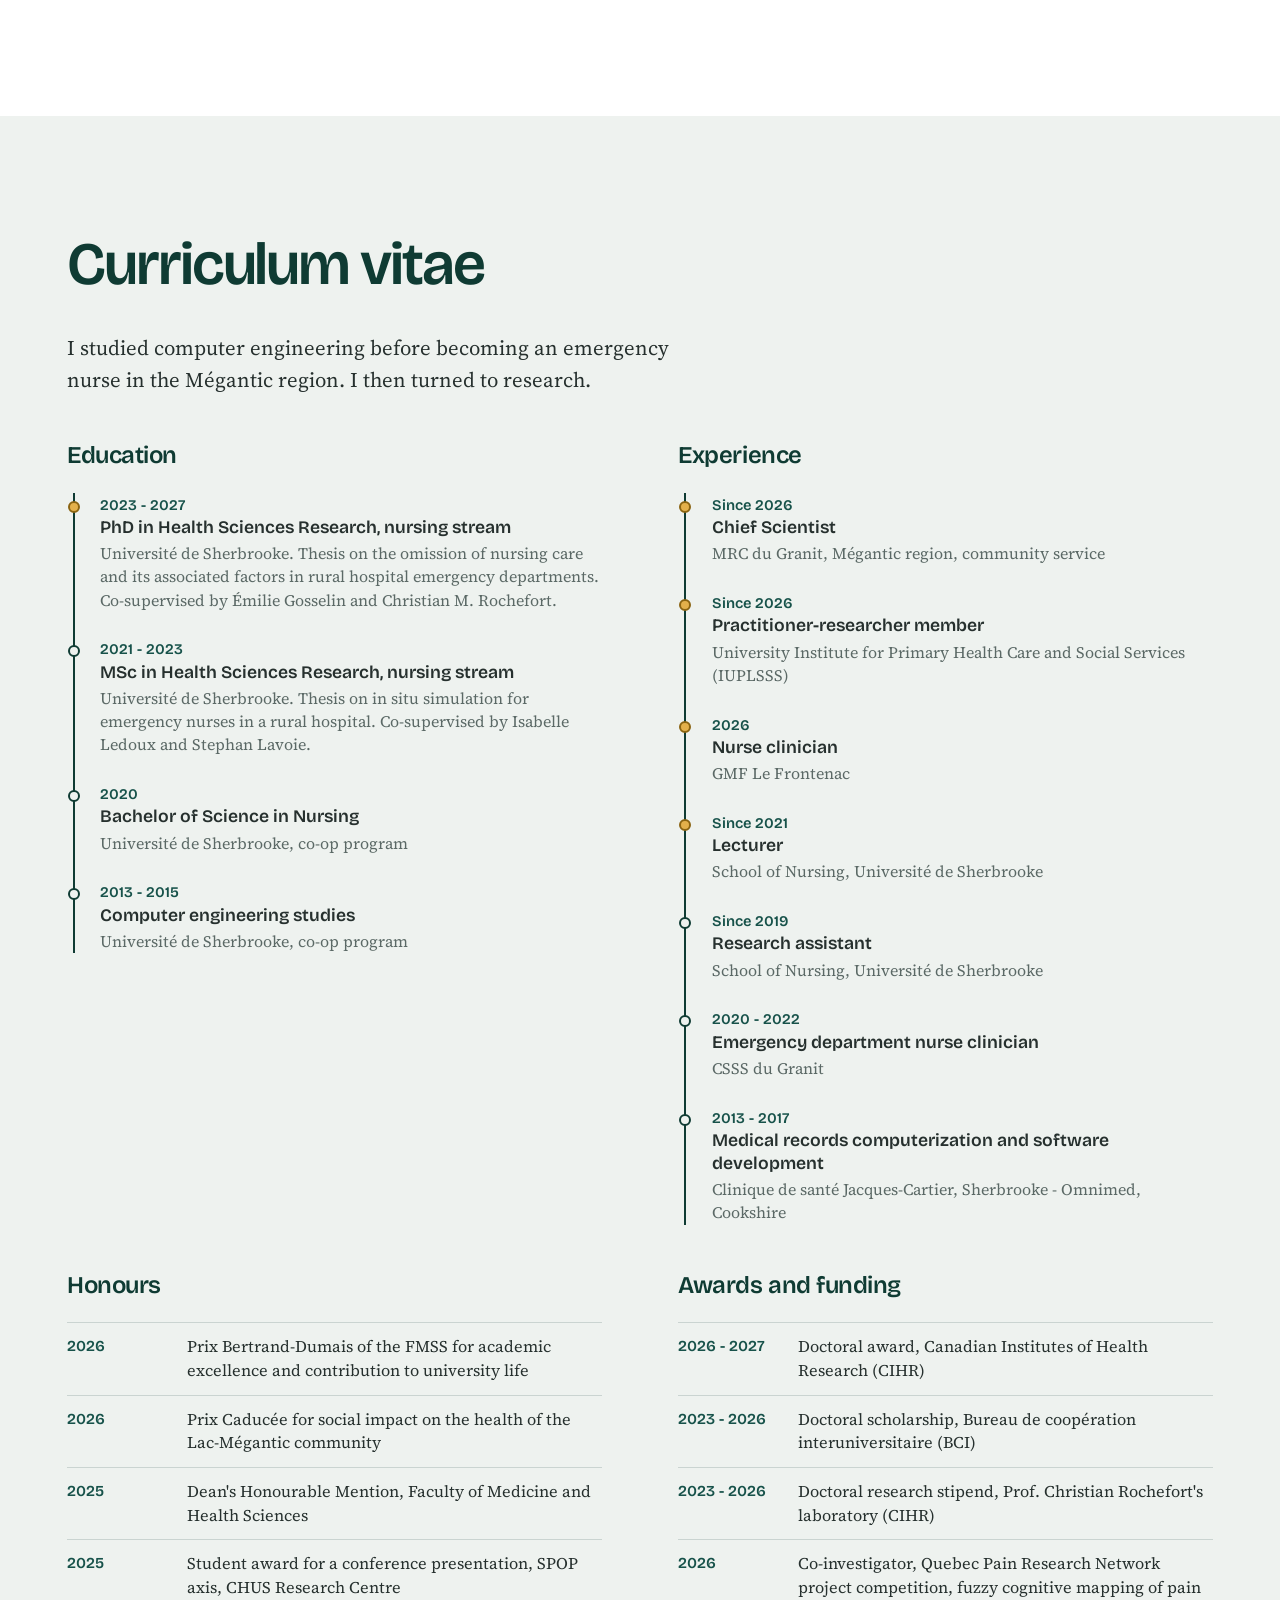
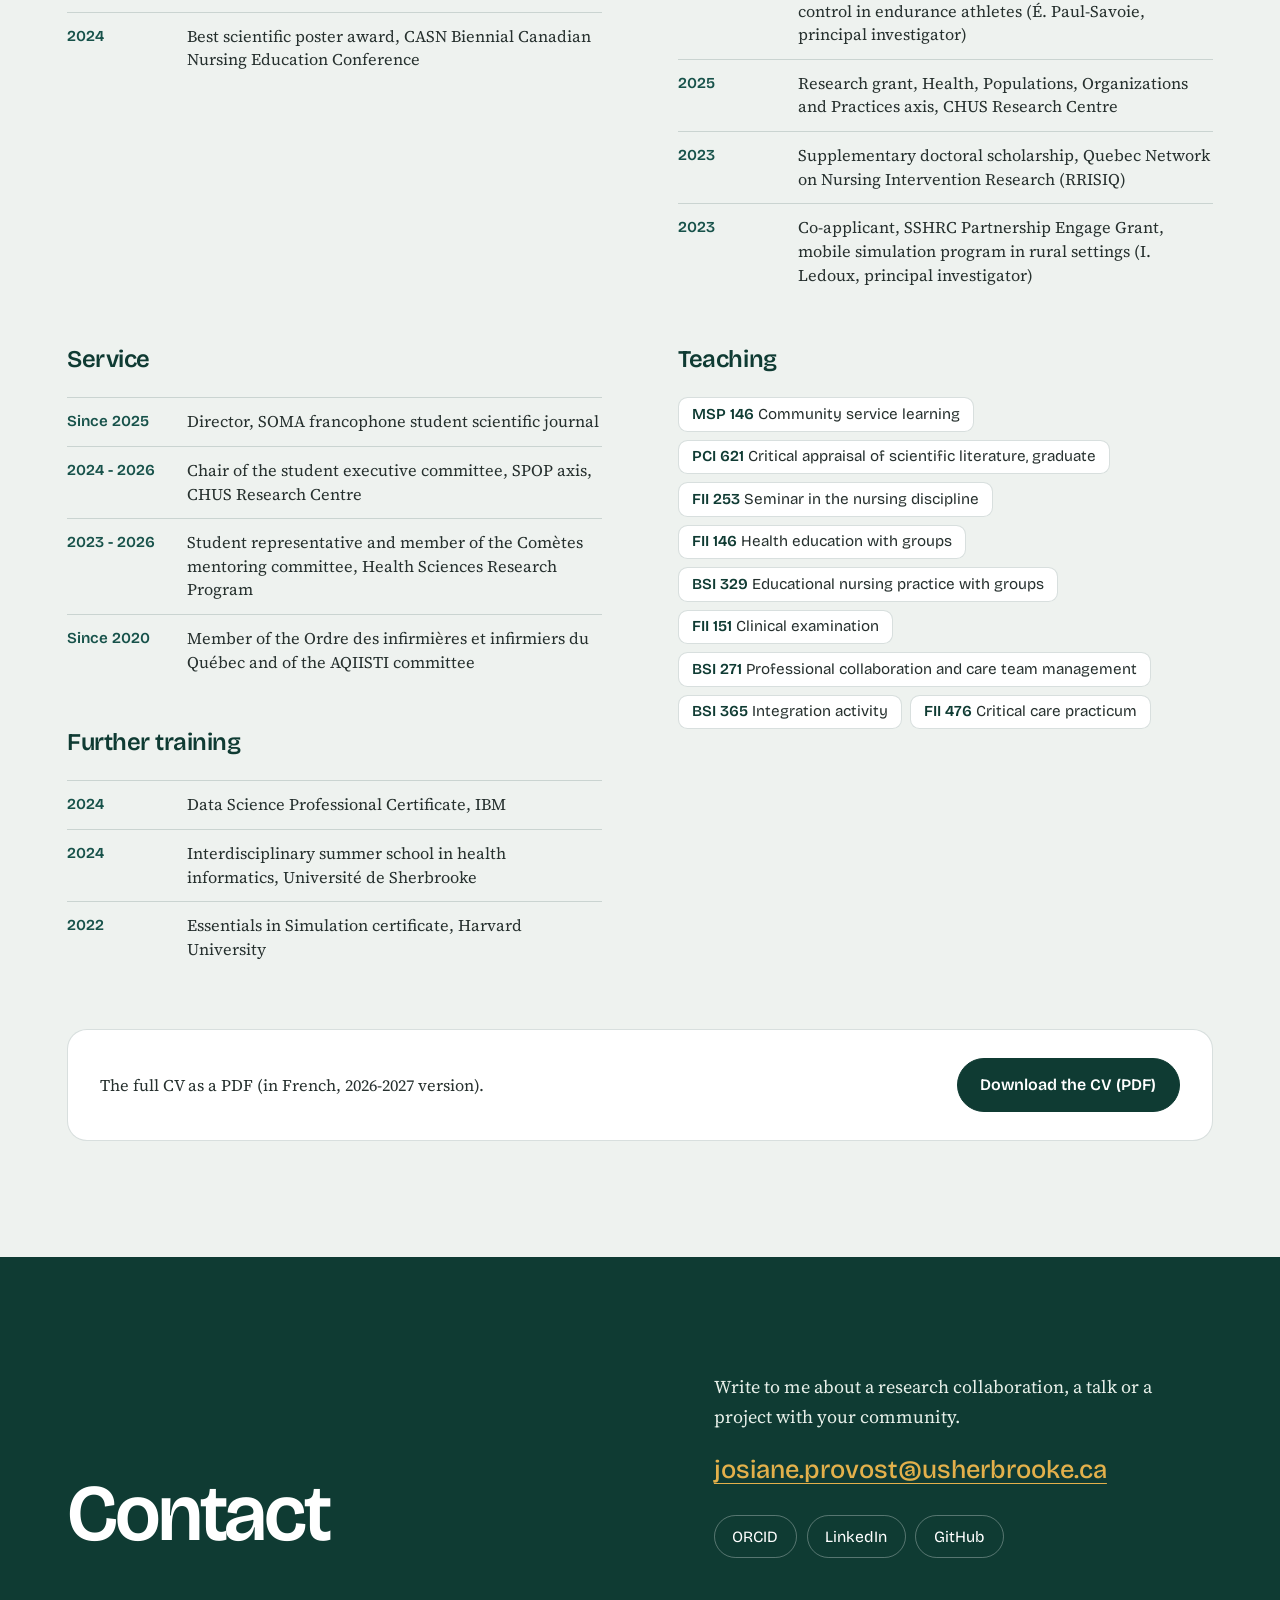
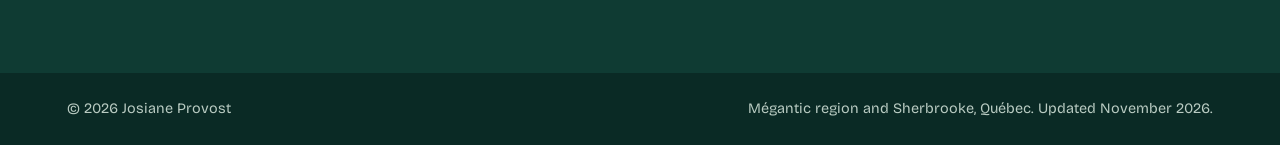
==== commit 7186005b: "Lien vers la MRC du Granit, région de Mégantic et titres plus sobres Co-Authored-By: Claude Fable 5." ====
--- a/index.html
+++ b/index.html
@@ -54,7 +54,7 @@
       <p class="amorce" lang="fr">J'étudie comment un territoire apprend de ses données pour agir sur la santé de sa population.</p>
       <p class="amorce" lang="en">I study how a territory learns from its data to act on the health of its population.</p>
       <div class="actions">
-        <a class="bouton" href="#recherche"><span lang="fr">Découvrir le territoire apprenant</span><span lang="en">Discover the learning territory</span></a>
+        <a class="bouton" href="#recherche"><span lang="fr">Voir la recherche</span><span lang="en">See the research</span></a>
         <a class="bouton clair" href="#parcours"><span lang="fr">Consulter le parcours</span><span lang="en">View the CV</span></a>
       </div>
     </div>
@@ -74,8 +74,8 @@
 
 <section class="section" id="apropos">
   <div class="enveloppe">
-    <h2 lang="fr">Trois terrains pour une même question</h2>
-    <h2 lang="en">Three settings for one question</h2>
+    <h2 lang="fr">À propos</h2>
+    <h2 lang="en">About</h2>
     <p class="chapeau" lang="fr">Comment offrir des soins et des services de qualité en milieu rural? J'y travaille comme chercheuse, scientifique en chef et enseignante.</p>
     <p class="chapeau" lang="en">How can quality care and services be delivered in rural settings? I work on this question as a researcher, chief scientist and educator.</p>
     <div class="roles">
@@ -88,7 +88,8 @@
       </div>
       <div>
         <h3 lang="fr">Scientifique en chef</h3><h3 lang="en">Chief Scientist</h3>
-        <p class="lieu">MRC du Granit, Lac-Mégantic</p>
+        <p class="lieu" lang="fr"><a href="https://www.mrcgranit.qc.ca/" rel="noopener">MRC du Granit</a>, région de Mégantic</p>
+        <p class="lieu" lang="en"><a href="https://www.mrcgranit.qc.ca/" rel="noopener">MRC du Granit</a>, Mégantic region</p>
         <p lang="fr">Je rédige des avis scientifiques pour le conseil des maires d'un territoire rural de 19 municipalités.</p>
         <p lang="en">I write scientific advisory reports for the council of mayors of a rural territory of 19 municipalities.</p>
       </div>
@@ -162,8 +163,8 @@
       <a class="vitrine" href="apps/relais.html">
         <svg viewBox="0 0 320 150" aria-hidden="true"><rect width="320" height="150" rx="14" fill="#eef2ef"/><g fill="#dfe7e2"><rect x="14" y="16" width="66" height="118" rx="10"/><rect x="90" y="16" width="66" height="118" rx="10"/><rect x="166" y="16" width="66" height="118" rx="10"/><rect x="242" y="16" width="66" height="118" rx="10"/></g><g fill="#fff" stroke="rgba(15,59,51,.25)"><rect x="20" y="30" width="54" height="30" rx="6"/><rect x="96" y="30" width="54" height="30" rx="6"/><rect x="96" y="66" width="54" height="30" rx="6"/><rect x="248" y="30" width="54" height="30" rx="6"/></g><path d="M76 45h18M152 81h90" stroke="#e3b04b" stroke-width="4" stroke-linecap="round" stroke-dasharray="2 8"/><g fill="#e3b04b" stroke="#8a6412" stroke-width="2"><circle cx="130" cy="118" r="7"/><circle cx="150" cy="118" r="7"/><circle cx="170" cy="118" r="7" fill="none"/></g></svg>
         <h3>RELAIS</h3>
-        <p lang="fr">Un jeu sérieux sur la collaboration interprofessionnelle. Six tours pour coordonner quatre unités de soins sans briser les relais.</p>
-        <p lang="en">A serious game on interprofessional collaboration. Six rounds to coordinate four care units without breaking the handoffs.</p>
+        <p lang="fr">Un jeu sérieux sur la collaboration interprofessionnelle. Il faut coordonner quatre unités de soins en six tours sans briser les relais.</p>
+        <p lang="en">A serious game on interprofessional collaboration. The player has six rounds to coordinate four care units without breaking the handoffs.</p>
         <span class="bouton"><span lang="fr">Jouer à RELAIS</span><span lang="en">Play RELAIS</span></span>
       </a>
     </div>
@@ -190,8 +191,8 @@
         <div>
           <h3 lang="fr">Conseil scientifique de la MRC du Granit</h3>
           <h3 lang="en">Science advice for the MRC du Granit</h3>
-          <p class="nature" lang="fr">Service à la communauté à Lac-Mégantic</p>
-          <p class="nature" lang="en">Community service in Lac-Mégantic</p>
+          <p class="nature" lang="fr">Service à la communauté dans la région de Mégantic</p>
+          <p class="nature" lang="en">Community service in the Mégantic region</p>
         </div>
         <div>
           <p lang="fr">Je conseille les élus de la MRC du Granit à partir des données probantes. Je rédige des avis scientifiques et je développe un tableau de bord de gouvernance territoriale. J'ai présenté ce modèle aux Entretiens Jacques Cartier 2026.</p>
@@ -245,8 +246,8 @@
   <div class="enveloppe">
     <h2 lang="fr">Parcours</h2>
     <h2 lang="en">Curriculum vitae</h2>
-    <p class="chapeau" lang="fr">J'ai étudié en génie informatique avant de devenir infirmière à l'urgence de Lac-Mégantic. La recherche a suivi.</p>
-    <p class="chapeau" lang="en">I studied computer engineering before becoming a nurse in the Lac-Mégantic emergency department. Research followed.</p>
+    <p class="chapeau" lang="fr">J'ai étudié en génie informatique avant de devenir infirmière à l'urgence dans la région de Mégantic. Je me suis ensuite tournée vers la recherche.</p>
+    <p class="chapeau" lang="en">I studied computer engineering before becoming an emergency nurse in the Mégantic region. I then turned to research.</p>
 
     <div class="colonnes">
       <div>
@@ -261,12 +262,12 @@
       <div>
         <h3 lang="fr">Expérience</h3><h3 lang="en">Experience</h3>
         <ul class="fil">
-          <li class="actuel"><span class="quand"><span lang="fr">Depuis 2026</span><span lang="en">Since 2026</span></span><span class="quoi" lang="fr">Scientifique en chef</span><span class="quoi" lang="en">Chief Scientist</span><span class="ou" lang="fr">MRC du Granit, Lac-Mégantic, service à la communauté</span><span class="ou" lang="en">MRC du Granit, Lac-Mégantic, community service</span></li>
+          <li class="actuel"><span class="quand"><span lang="fr">Depuis 2026</span><span lang="en">Since 2026</span></span><span class="quoi" lang="fr">Scientifique en chef</span><span class="quoi" lang="en">Chief Scientist</span><span class="ou" lang="fr">MRC du Granit, région de Mégantic, service à la communauté</span><span class="ou" lang="en">MRC du Granit, Mégantic region, community service</span></li>
           <li class="actuel"><span class="quand"><span lang="fr">Depuis 2026</span><span lang="en">Since 2026</span></span><span class="quoi" lang="fr">Praticienne-chercheuse de milieu de pratique</span><span class="quoi" lang="en">Practitioner-researcher member</span><span class="ou" lang="fr">Institut universitaire de première ligne en santé et services sociaux (IUPLSSS)</span><span class="ou" lang="en">University Institute for Primary Health Care and Social Services (IUPLSSS)</span></li>
-          <li class="actuel"><span class="quand">2026</span><span class="quoi" lang="fr">Infirmière clinicienne</span><span class="quoi" lang="en">Nurse clinician</span><span class="ou">GMF Le Frontenac, Lac-Mégantic</span></li>
+          <li class="actuel"><span class="quand">2026</span><span class="quoi" lang="fr">Infirmière clinicienne</span><span class="quoi" lang="en">Nurse clinician</span><span class="ou">GMF Le Frontenac</span></li>
           <li class="actuel"><span class="quand"><span lang="fr">Depuis 2021</span><span lang="en">Since 2021</span></span><span class="quoi" lang="fr">Chargée de cours</span><span class="quoi" lang="en">Lecturer</span><span class="ou" lang="fr">École des sciences infirmières, Université de Sherbrooke</span><span class="ou" lang="en">School of Nursing, Université de Sherbrooke</span></li>
           <li><span class="quand"><span lang="fr">Depuis 2019</span><span lang="en">Since 2019</span></span><span class="quoi" lang="fr">Assistante de recherche</span><span class="quoi" lang="en">Research assistant</span><span class="ou" lang="fr">École des sciences infirmières, Université de Sherbrooke</span><span class="ou" lang="en">School of Nursing, Université de Sherbrooke</span></li>
-          <li><span class="quand">2020 - 2022</span><span class="quoi" lang="fr">Infirmière clinicienne à l'urgence</span><span class="quoi" lang="en">Emergency department nurse clinician</span><span class="ou">CSSS du Granit, Lac-Mégantic</span></li>
+          <li><span class="quand">2020 - 2022</span><span class="quoi" lang="fr">Infirmière clinicienne à l'urgence</span><span class="quoi" lang="en">Emergency department nurse clinician</span><span class="ou">CSSS du Granit</span></li>
           <li><span class="quand">2013 - 2017</span><span class="quoi" lang="fr">Informatisation médicale et développement logiciel</span><span class="quoi" lang="en">Medical records computerization and software development</span><span class="ou">Clinique de santé Jacques-Cartier, Sherbrooke - Omnimed, Cookshire</span></li>
         </ul>
       </div>
@@ -336,8 +337,7 @@
 <section class="section sombre" id="contact">
   <div class="enveloppe contact">
     <div>
-      <h2 lang="fr">Travaillons ensemble</h2>
-      <h2 lang="en">Let's work together</h2>
+      <h2>Contact</h2>
     </div>
     <div>
       <p lang="fr">Écrivez-moi pour une collaboration de recherche, une conférence ou un projet avec votre milieu.</p>
@@ -357,8 +357,8 @@
 <footer>
   <div class="enveloppe">
     <span>© 2026 Josiane Provost</span>
-    <span lang="fr">Lac-Mégantic et Sherbrooke, Québec. Mis à jour en novembre 2026.</span>
-    <span lang="en">Lac-Mégantic and Sherbrooke, Québec. Updated November 2026.</span>
+    <span lang="fr">Région de Mégantic et Sherbrooke, Québec. Mis à jour en novembre 2026.</span>
+    <span lang="en">Mégantic region and Sherbrooke, Québec. Updated November 2026.</span>
   </div>
 </footer>
 
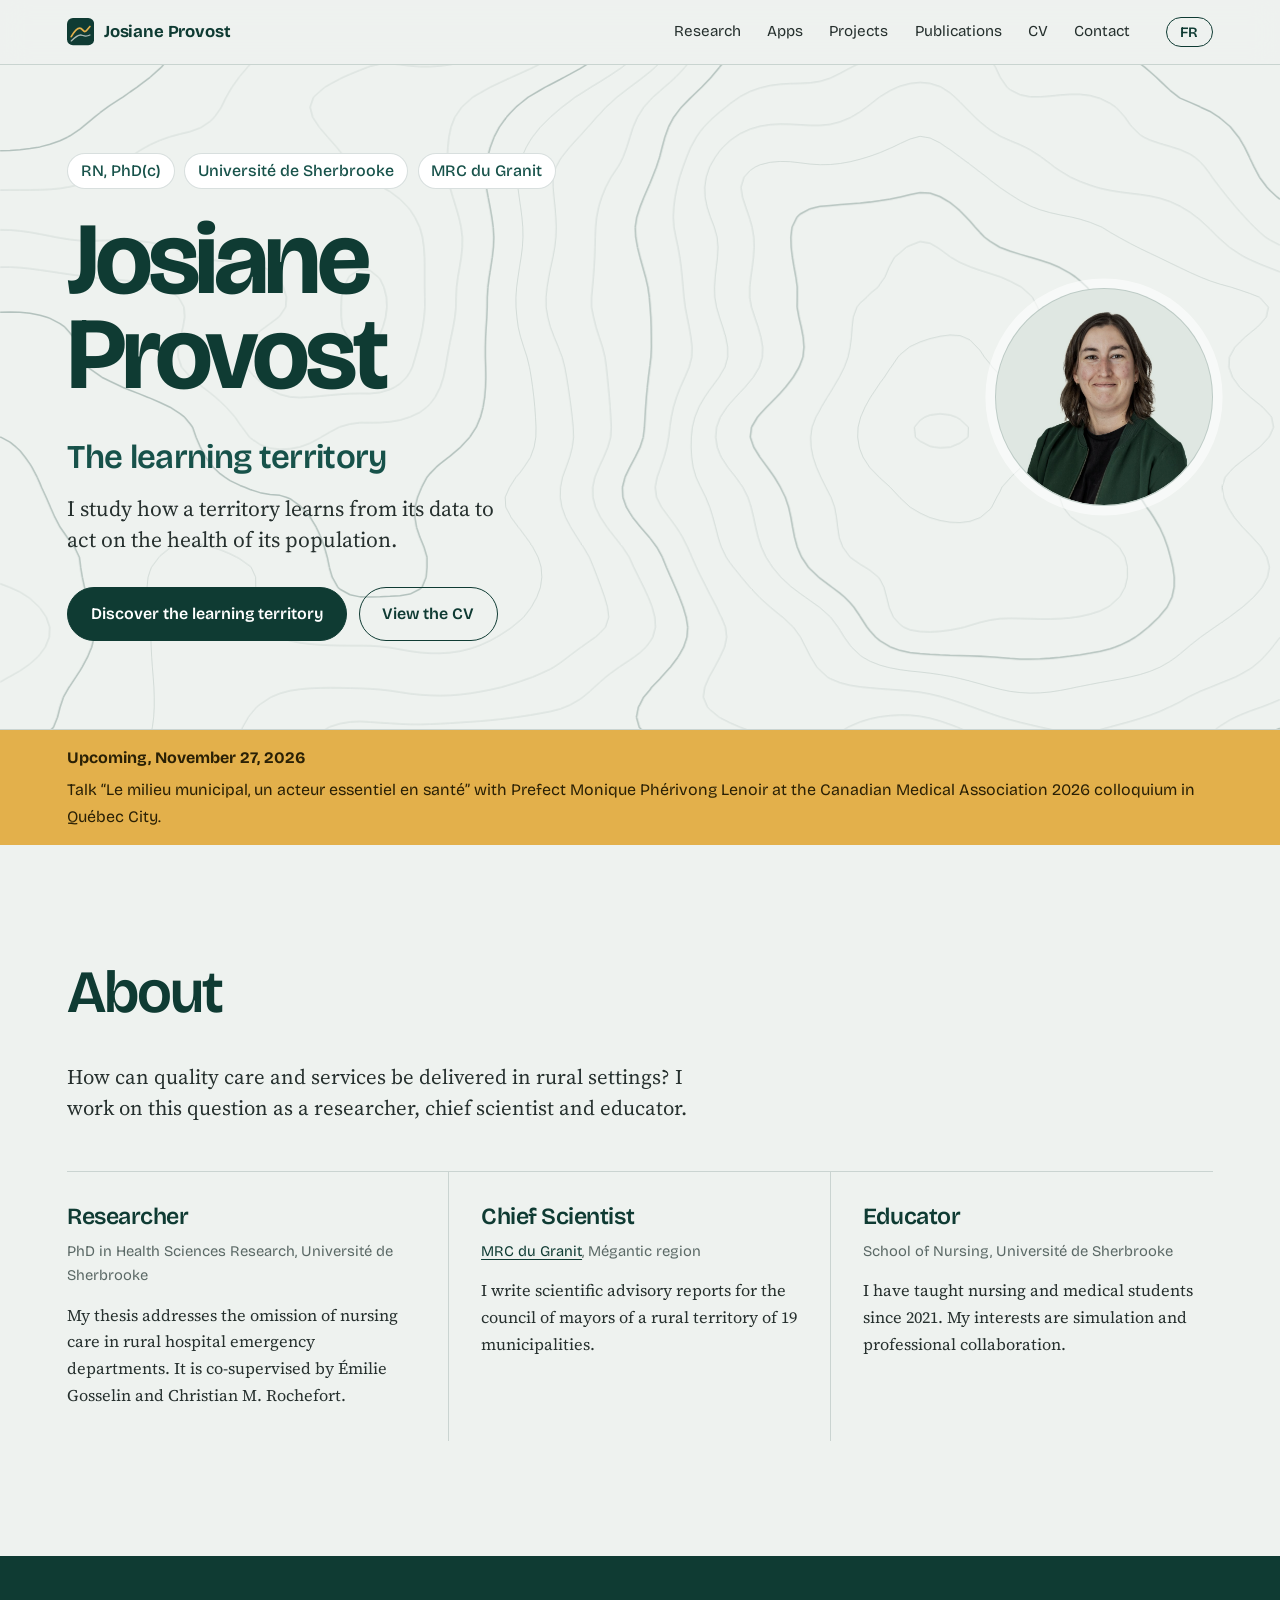
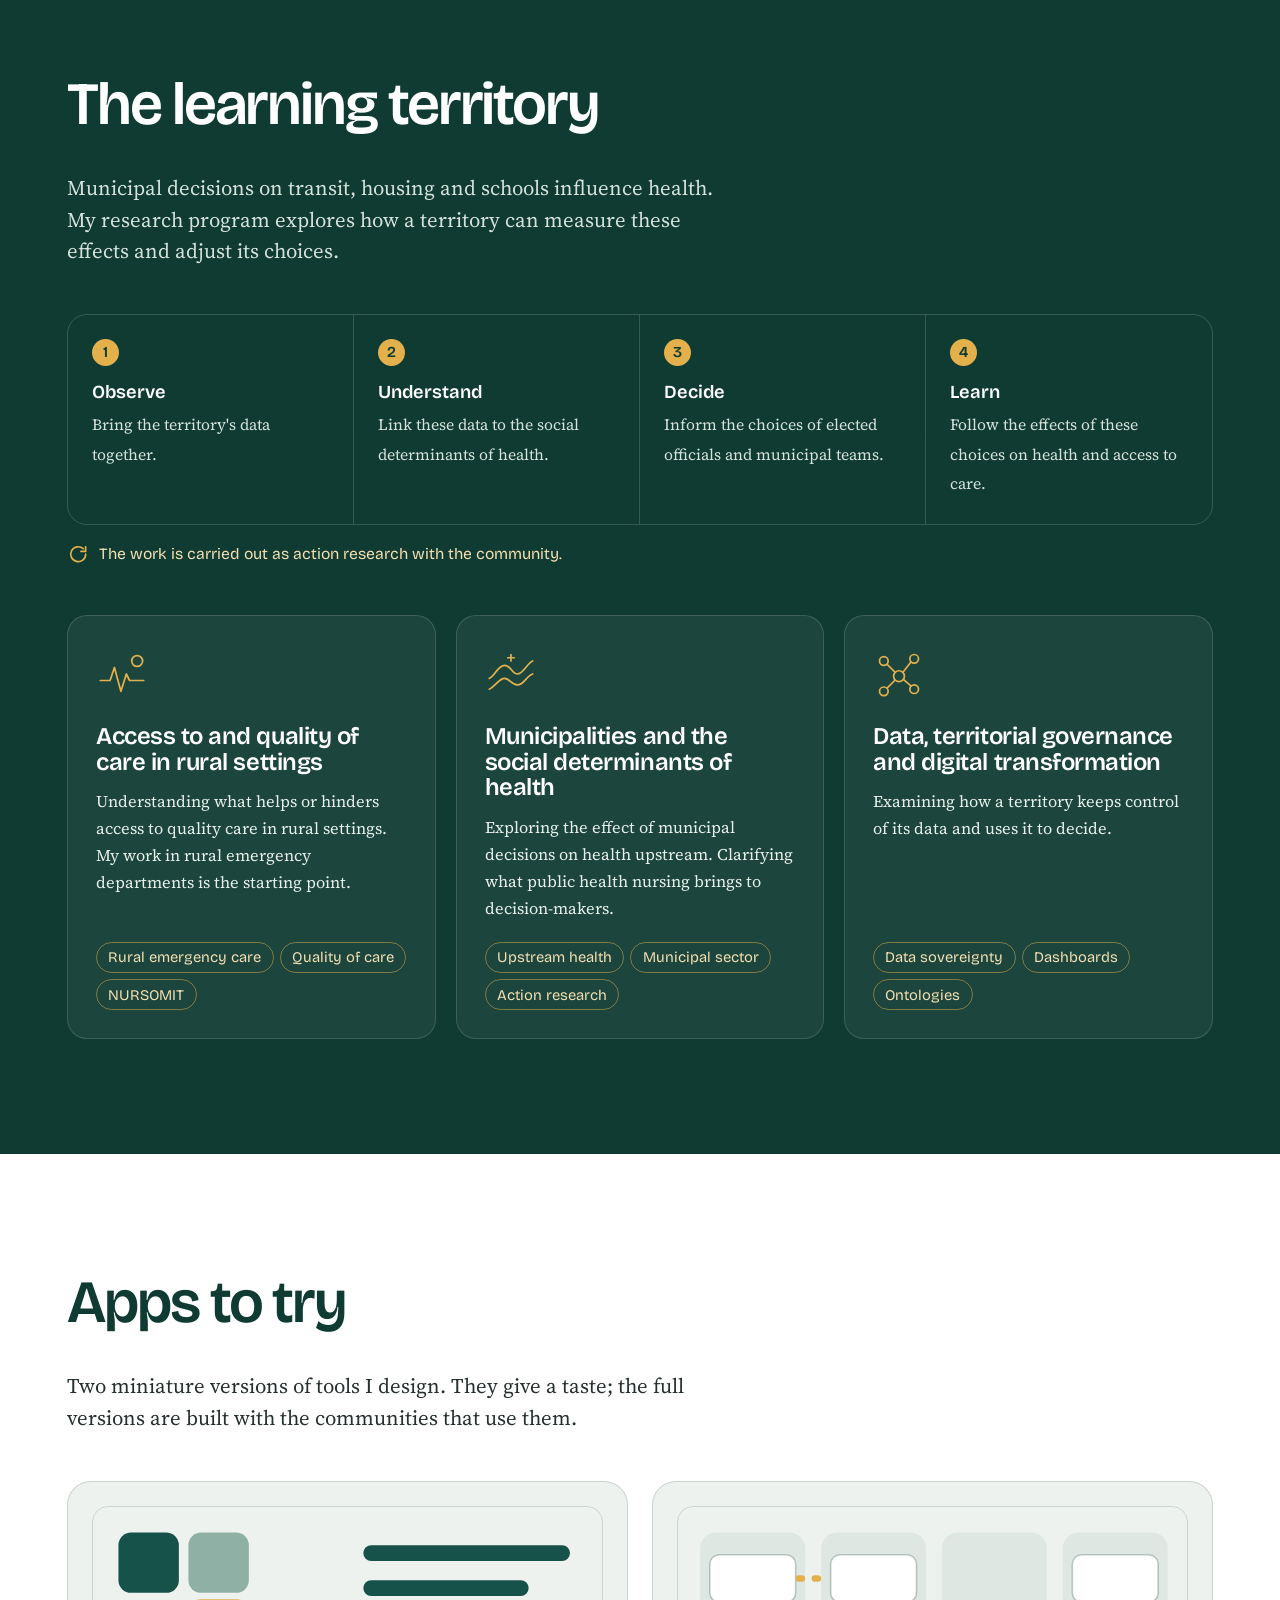
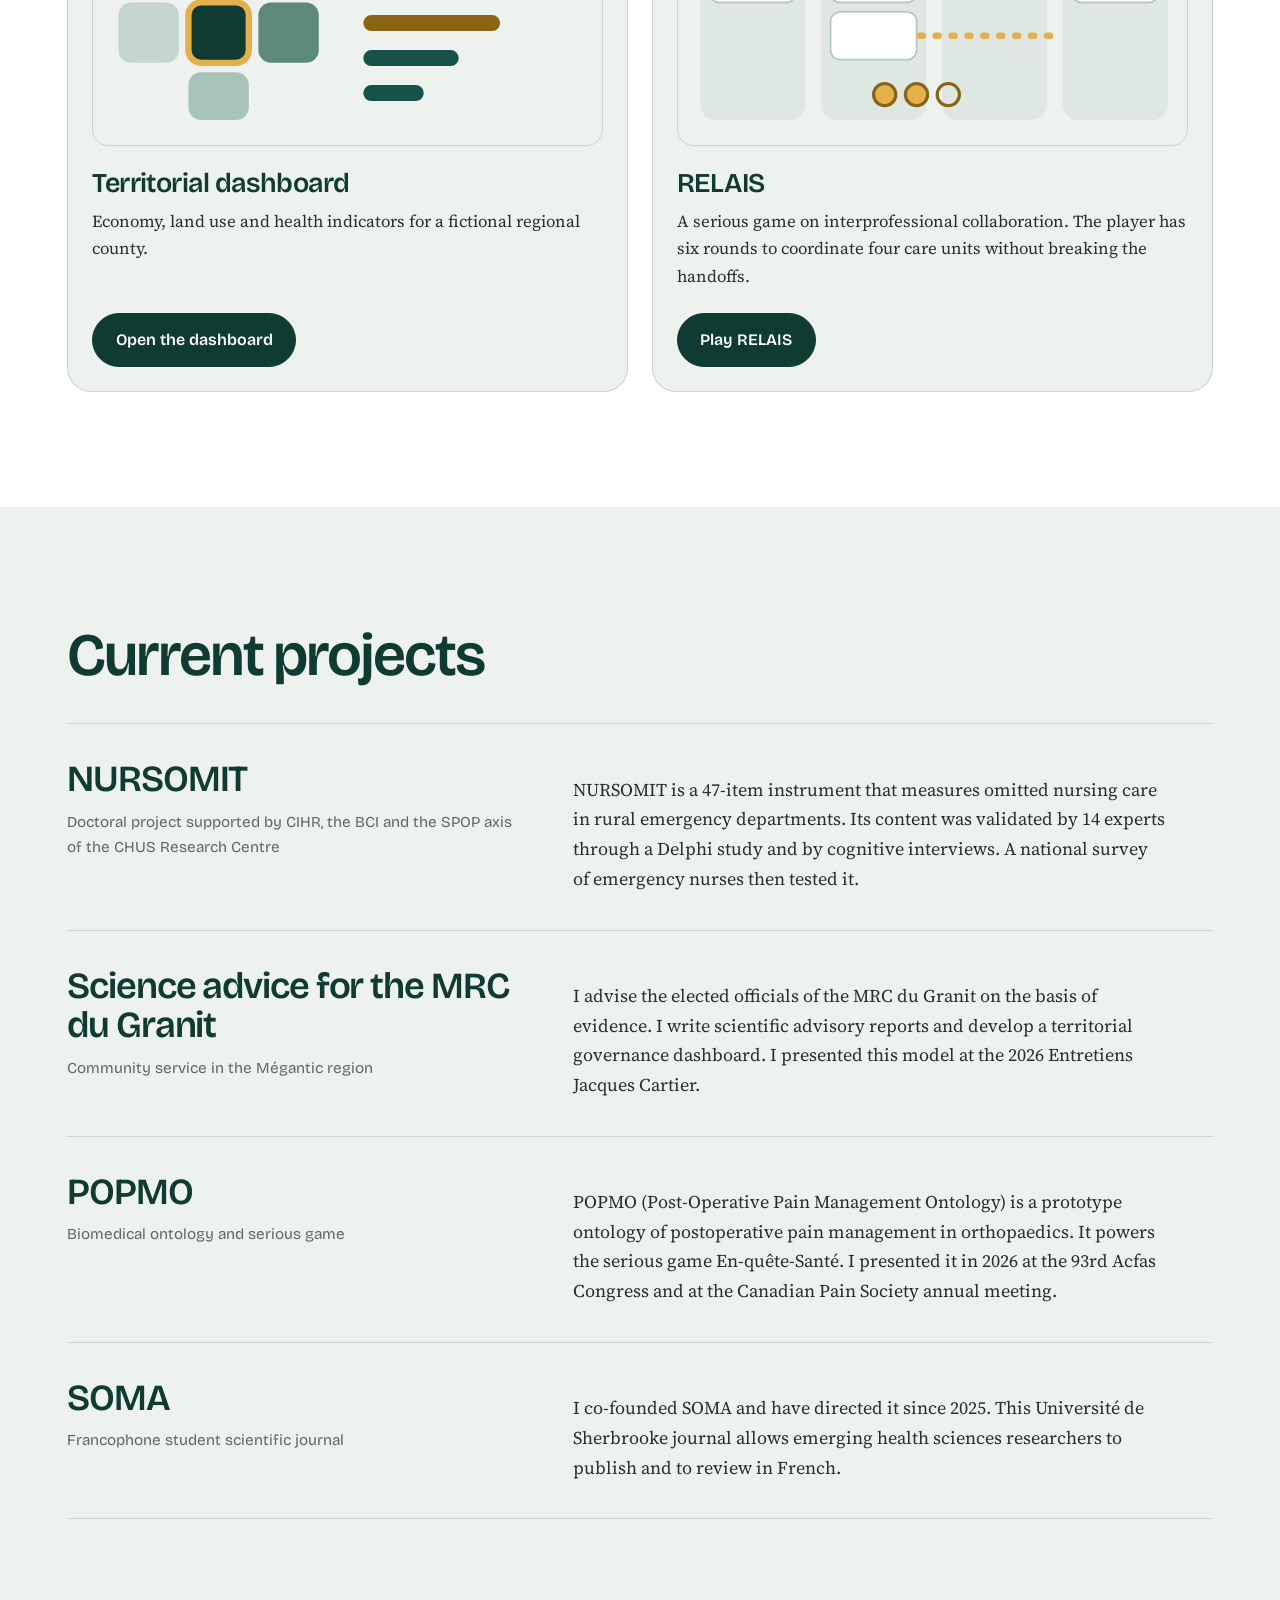
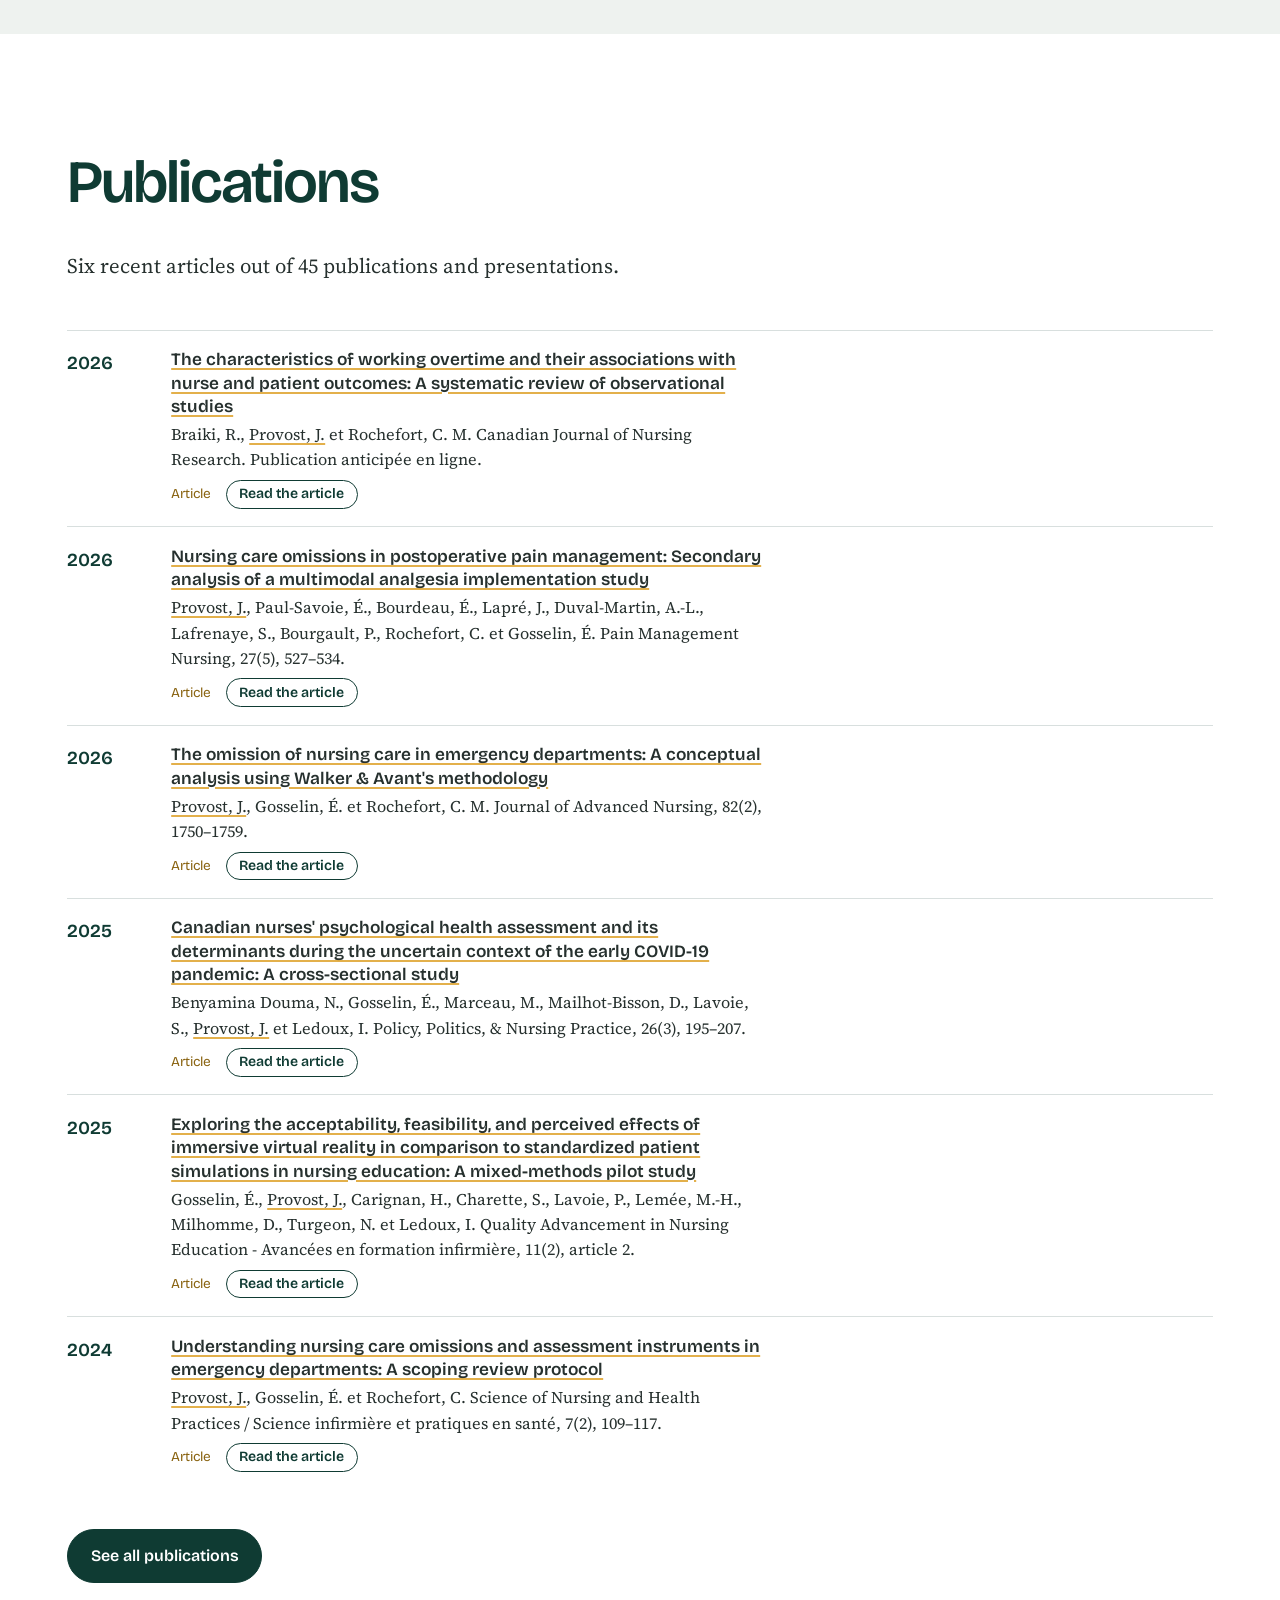
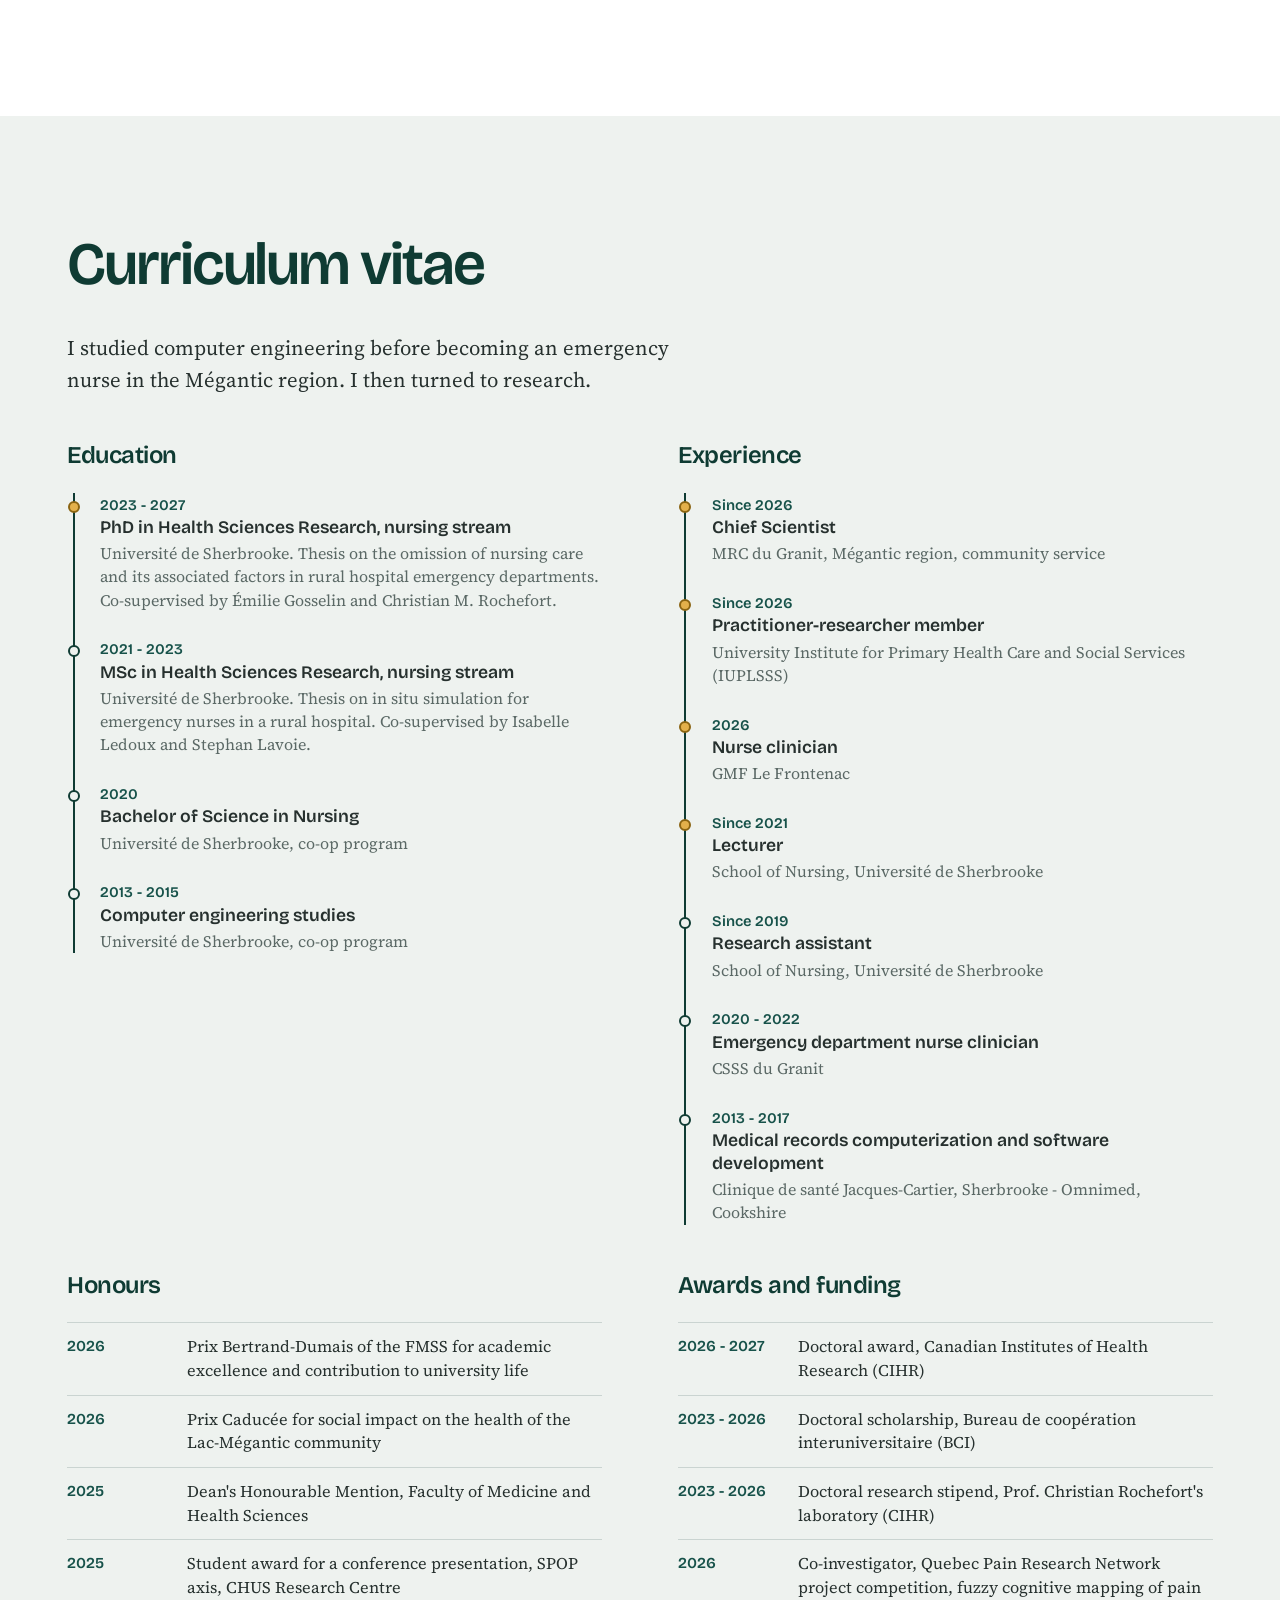
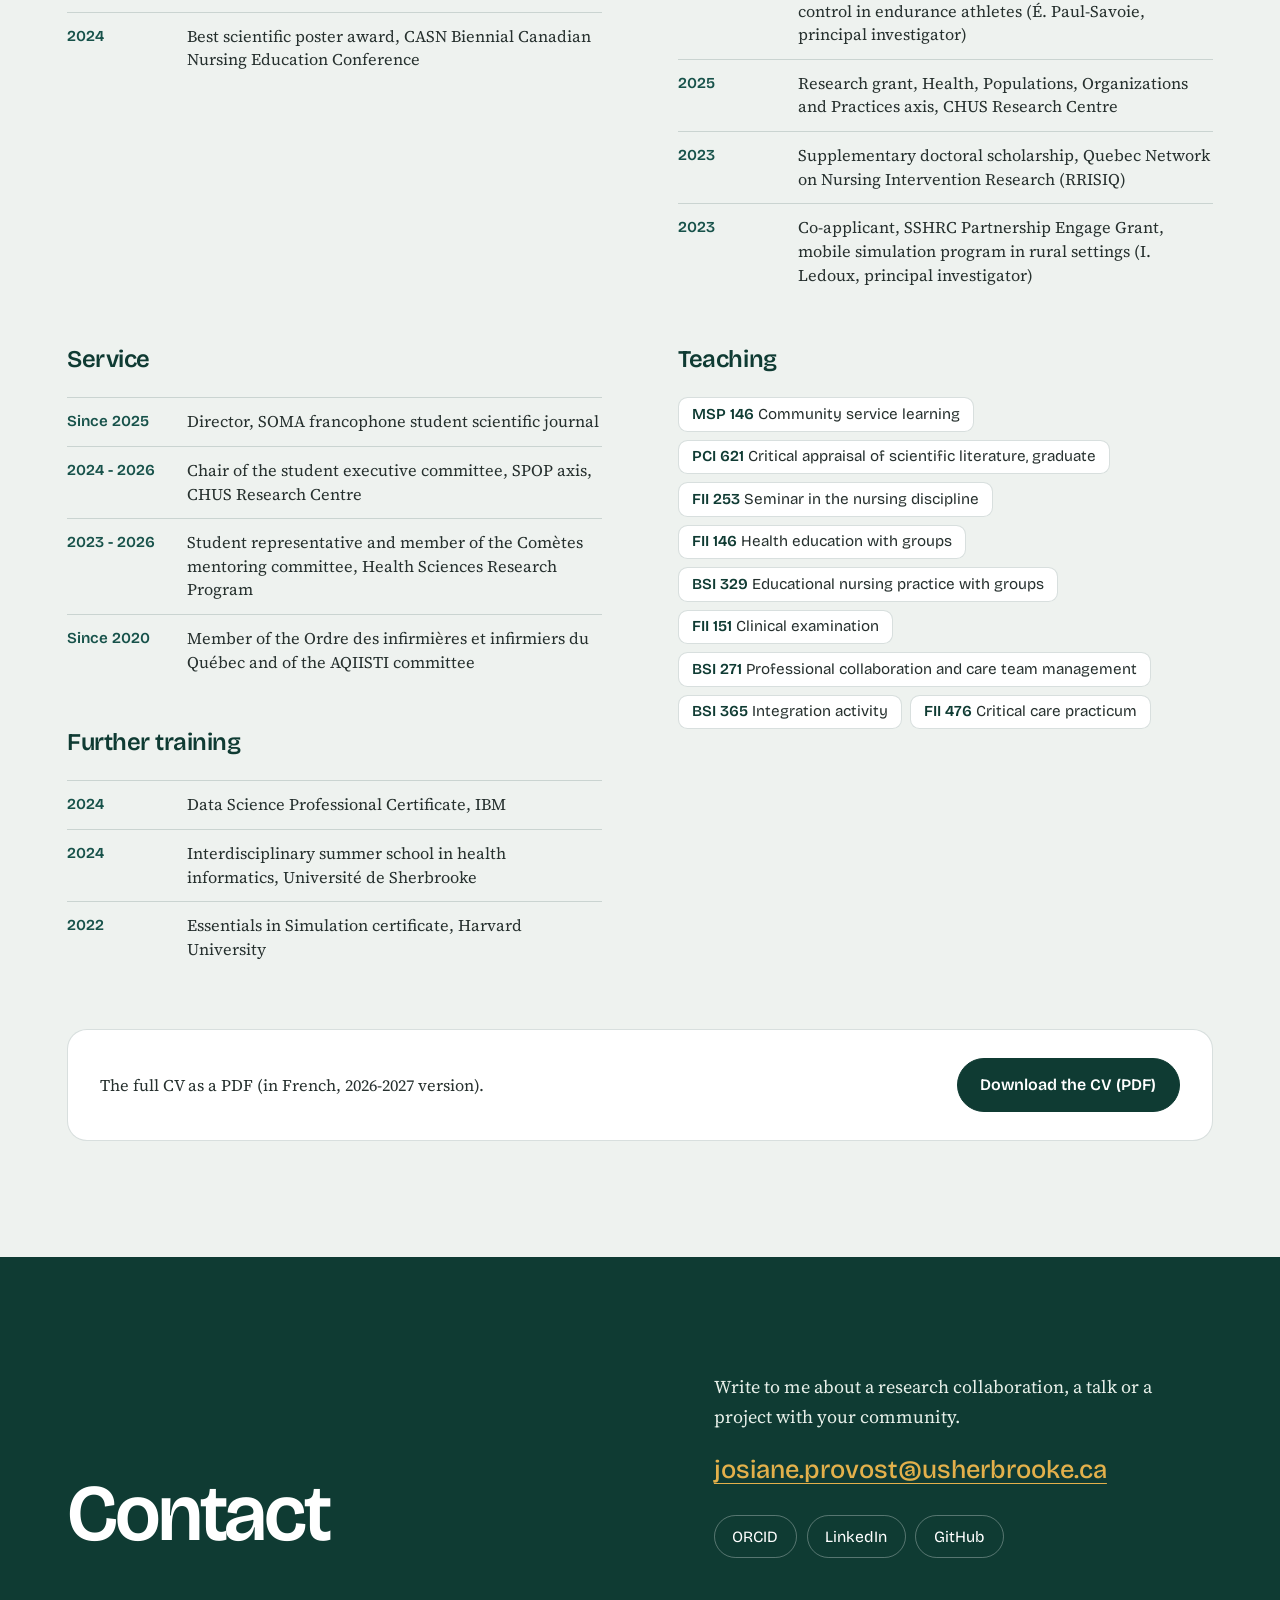
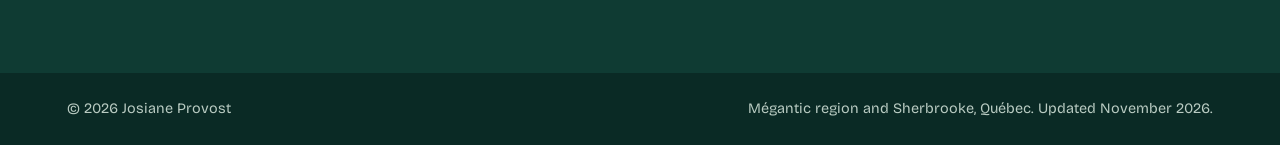
==== commit e0271f51: "Rétablit le bouton Découvrir le territoire apprenant Co-Authored-By: Claude Fable 5.2 <noreply@anthr" ====
--- a/index.html
+++ b/index.html
@@ -54,7 +54,7 @@
       <p class="amorce" lang="fr">J'étudie comment un territoire apprend de ses données pour agir sur la santé de sa population.</p>
       <p class="amorce" lang="en">I study how a territory learns from its data to act on the health of its population.</p>
       <div class="actions">
-        <a class="bouton" href="#recherche"><span lang="fr">Voir la recherche</span><span lang="en">See the research</span></a>
+        <a class="bouton" href="#recherche"><span lang="fr">Découvrir le territoire apprenant</span><span lang="en">Discover the learning territory</span></a>
         <a class="bouton clair" href="#parcours"><span lang="fr">Consulter le parcours</span><span lang="en">View the CV</span></a>
       </div>
     </div>
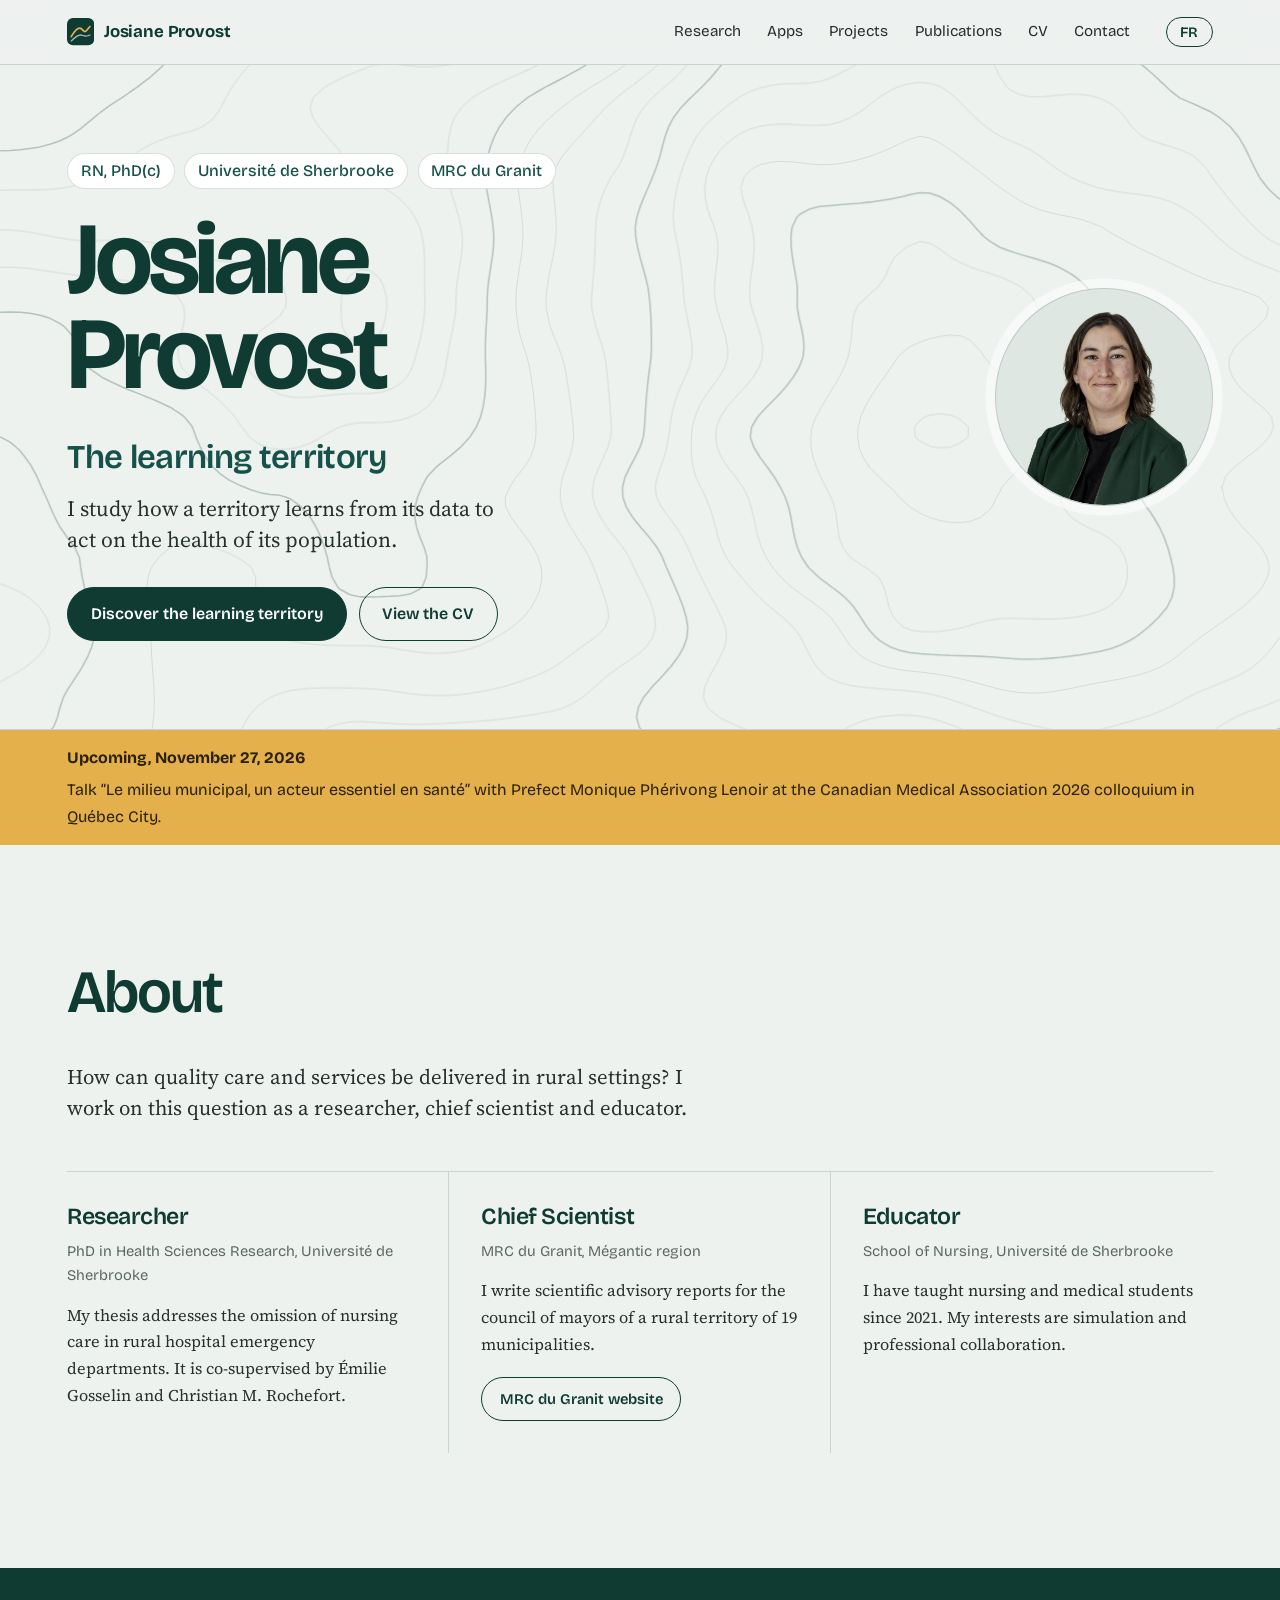
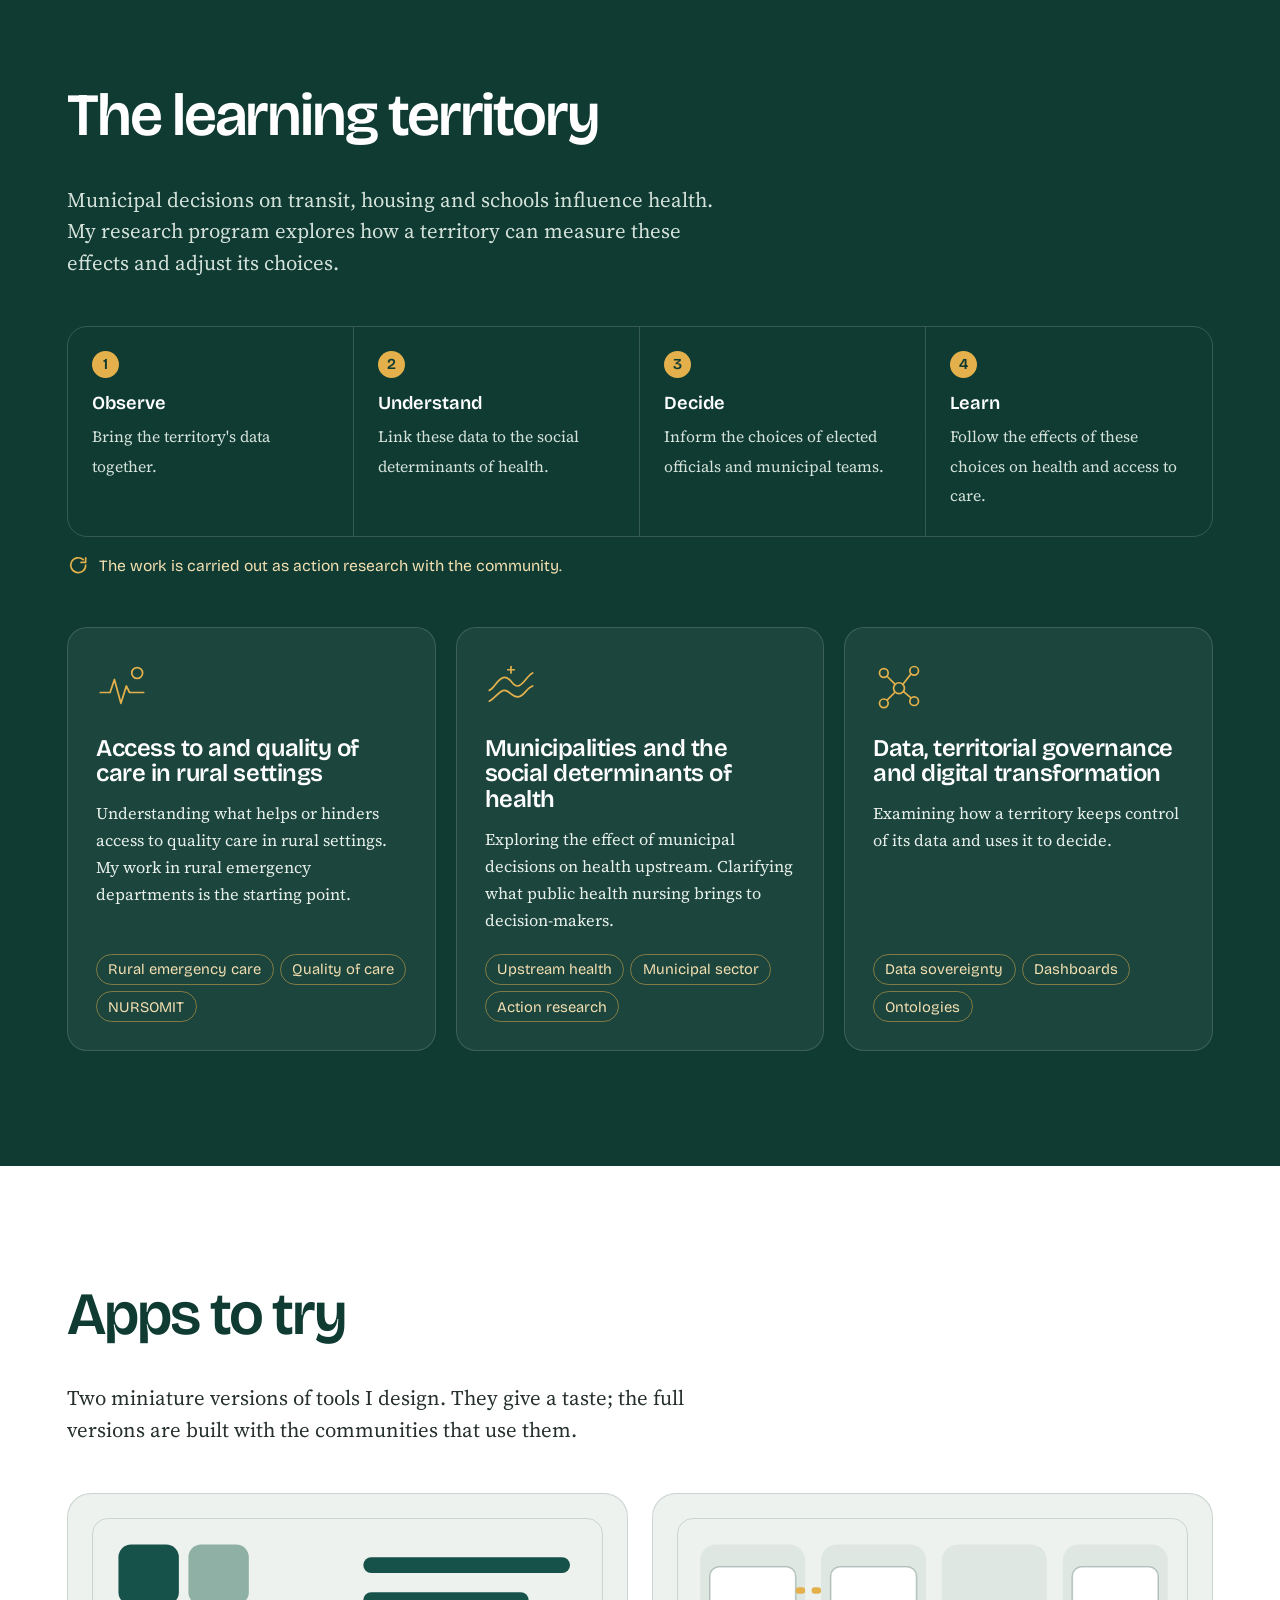
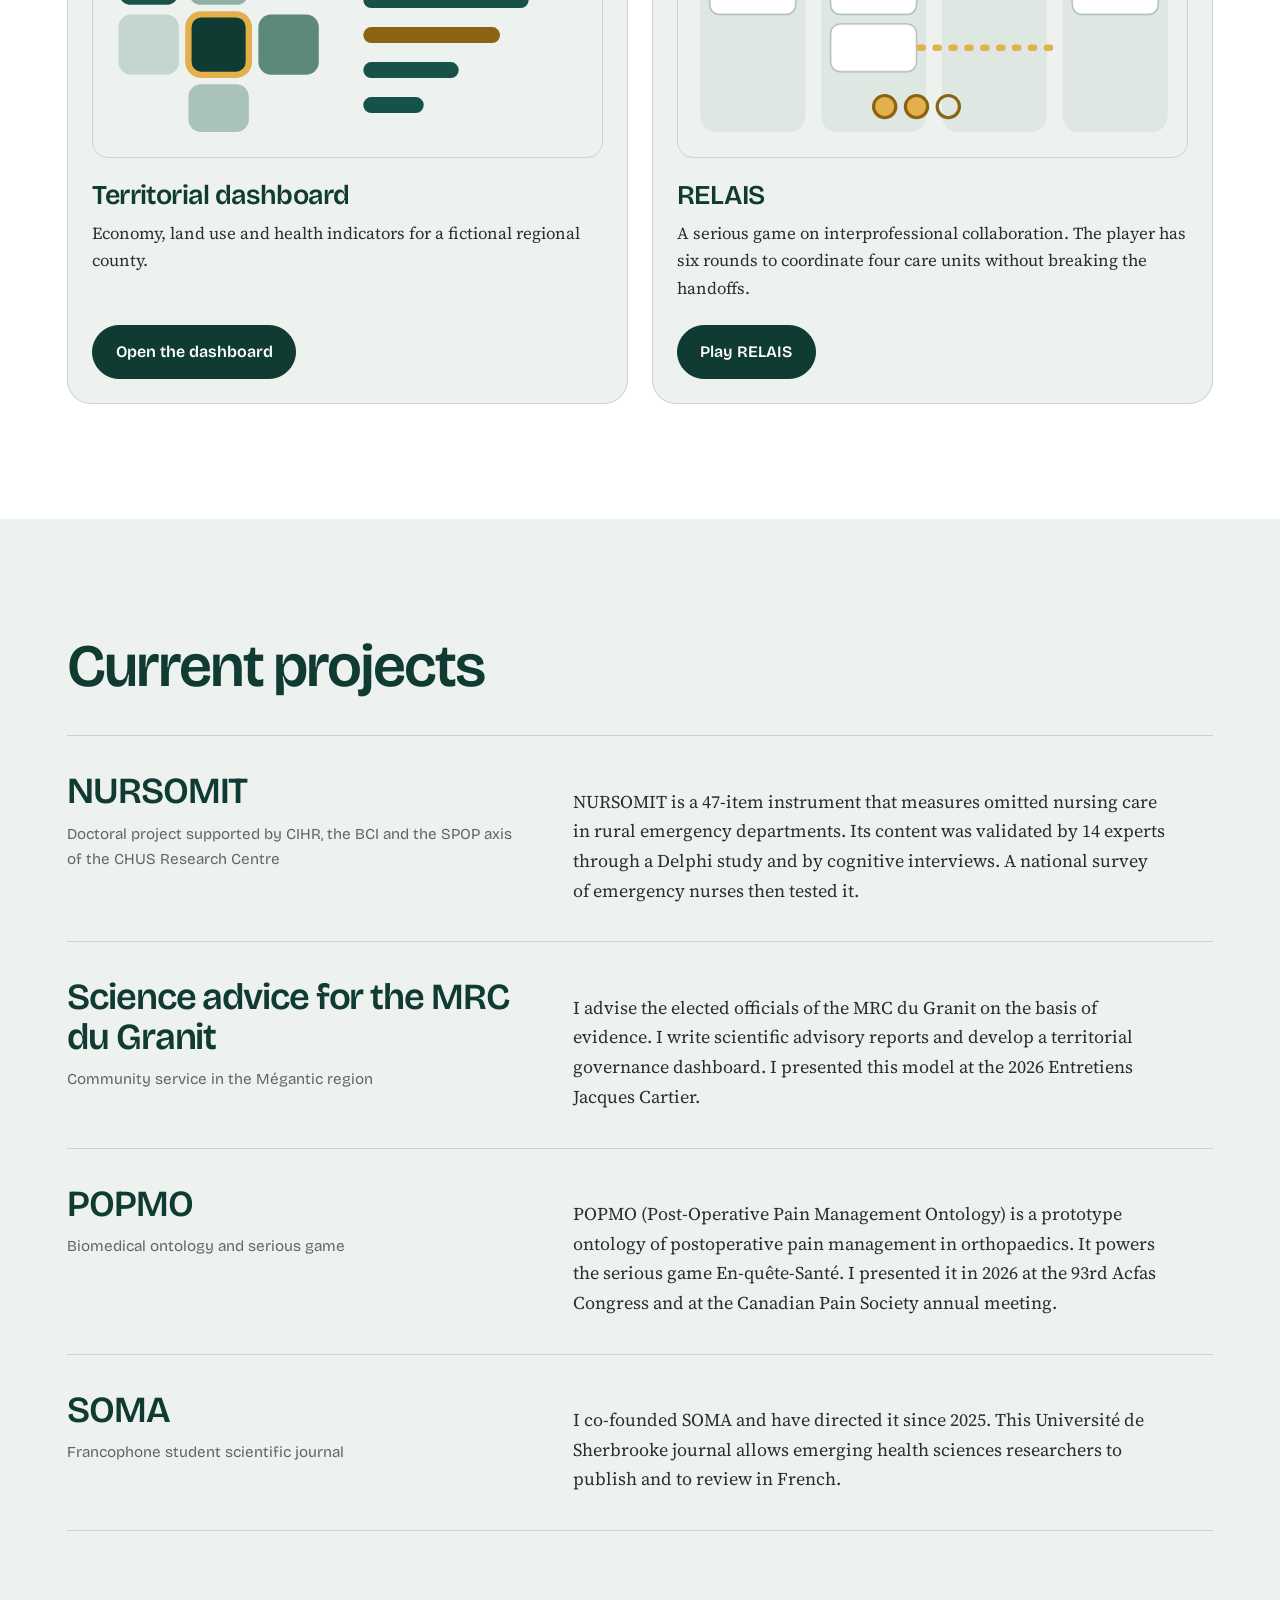
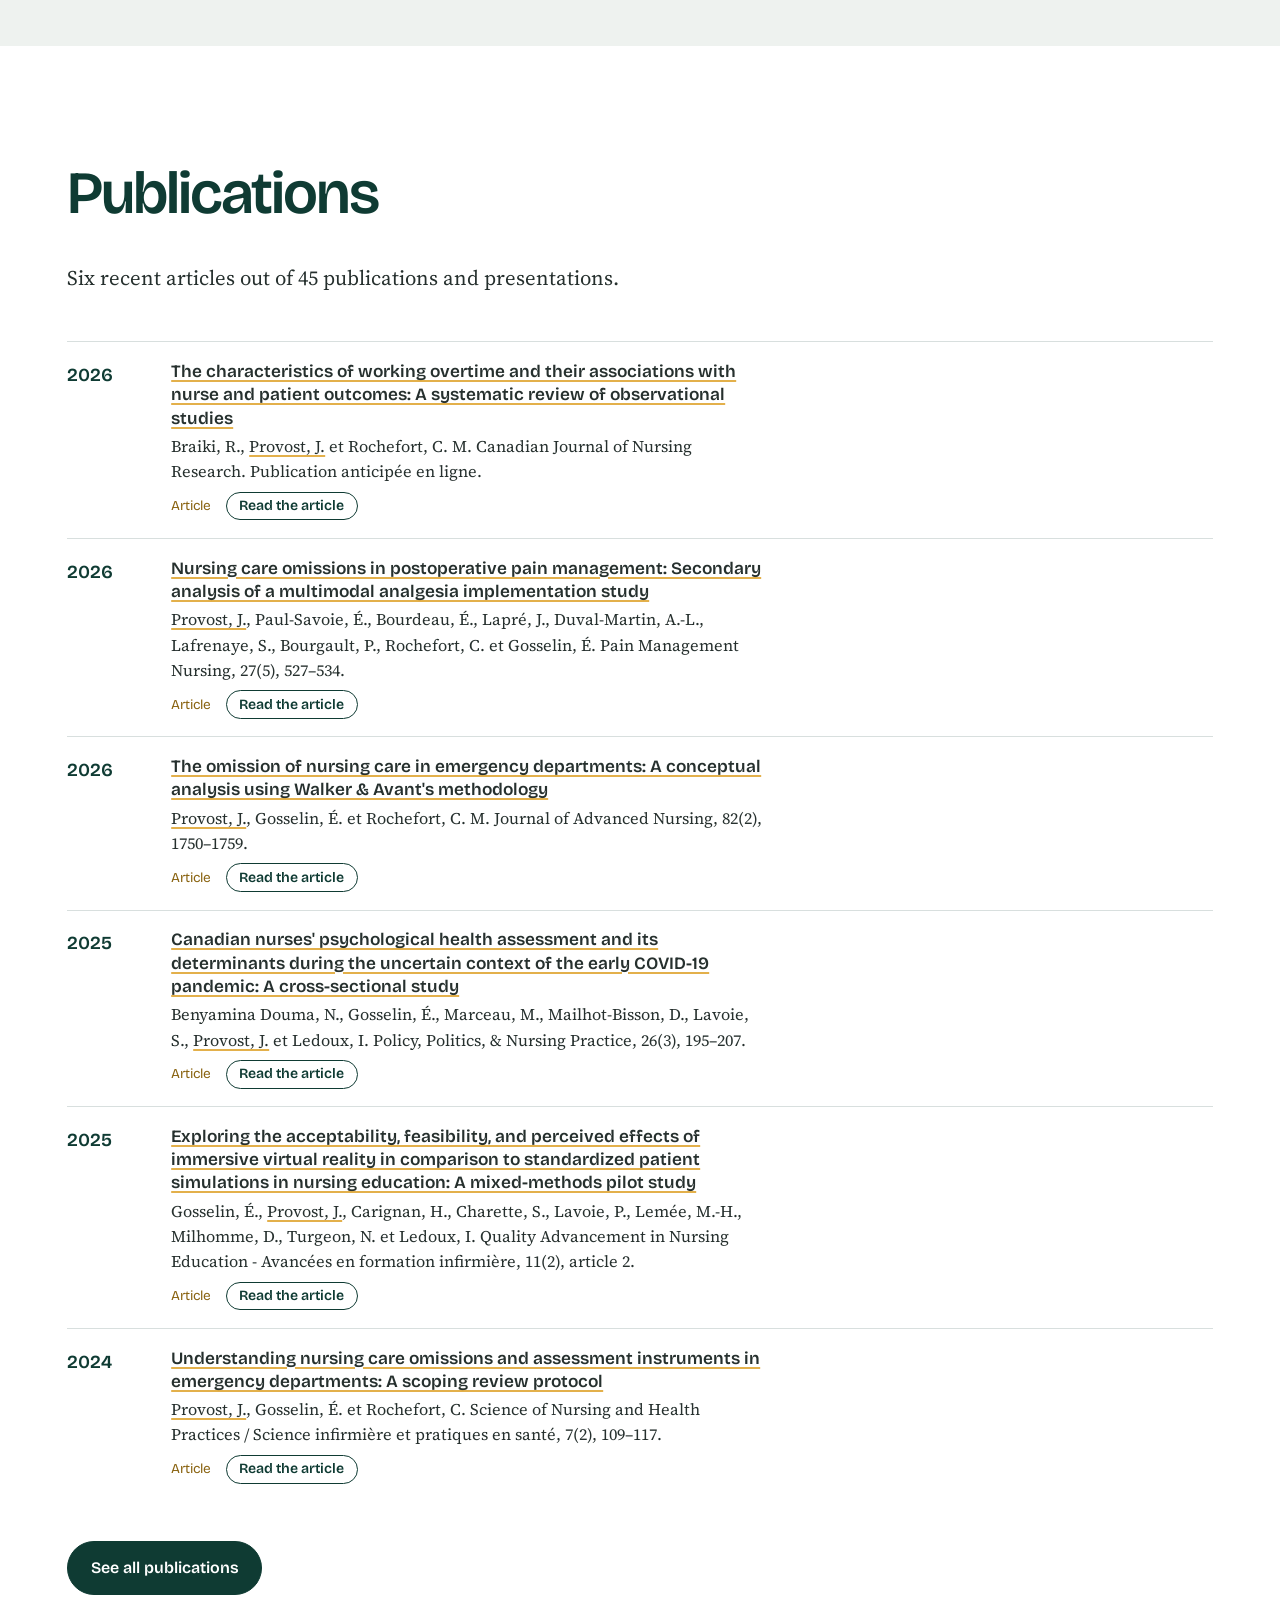
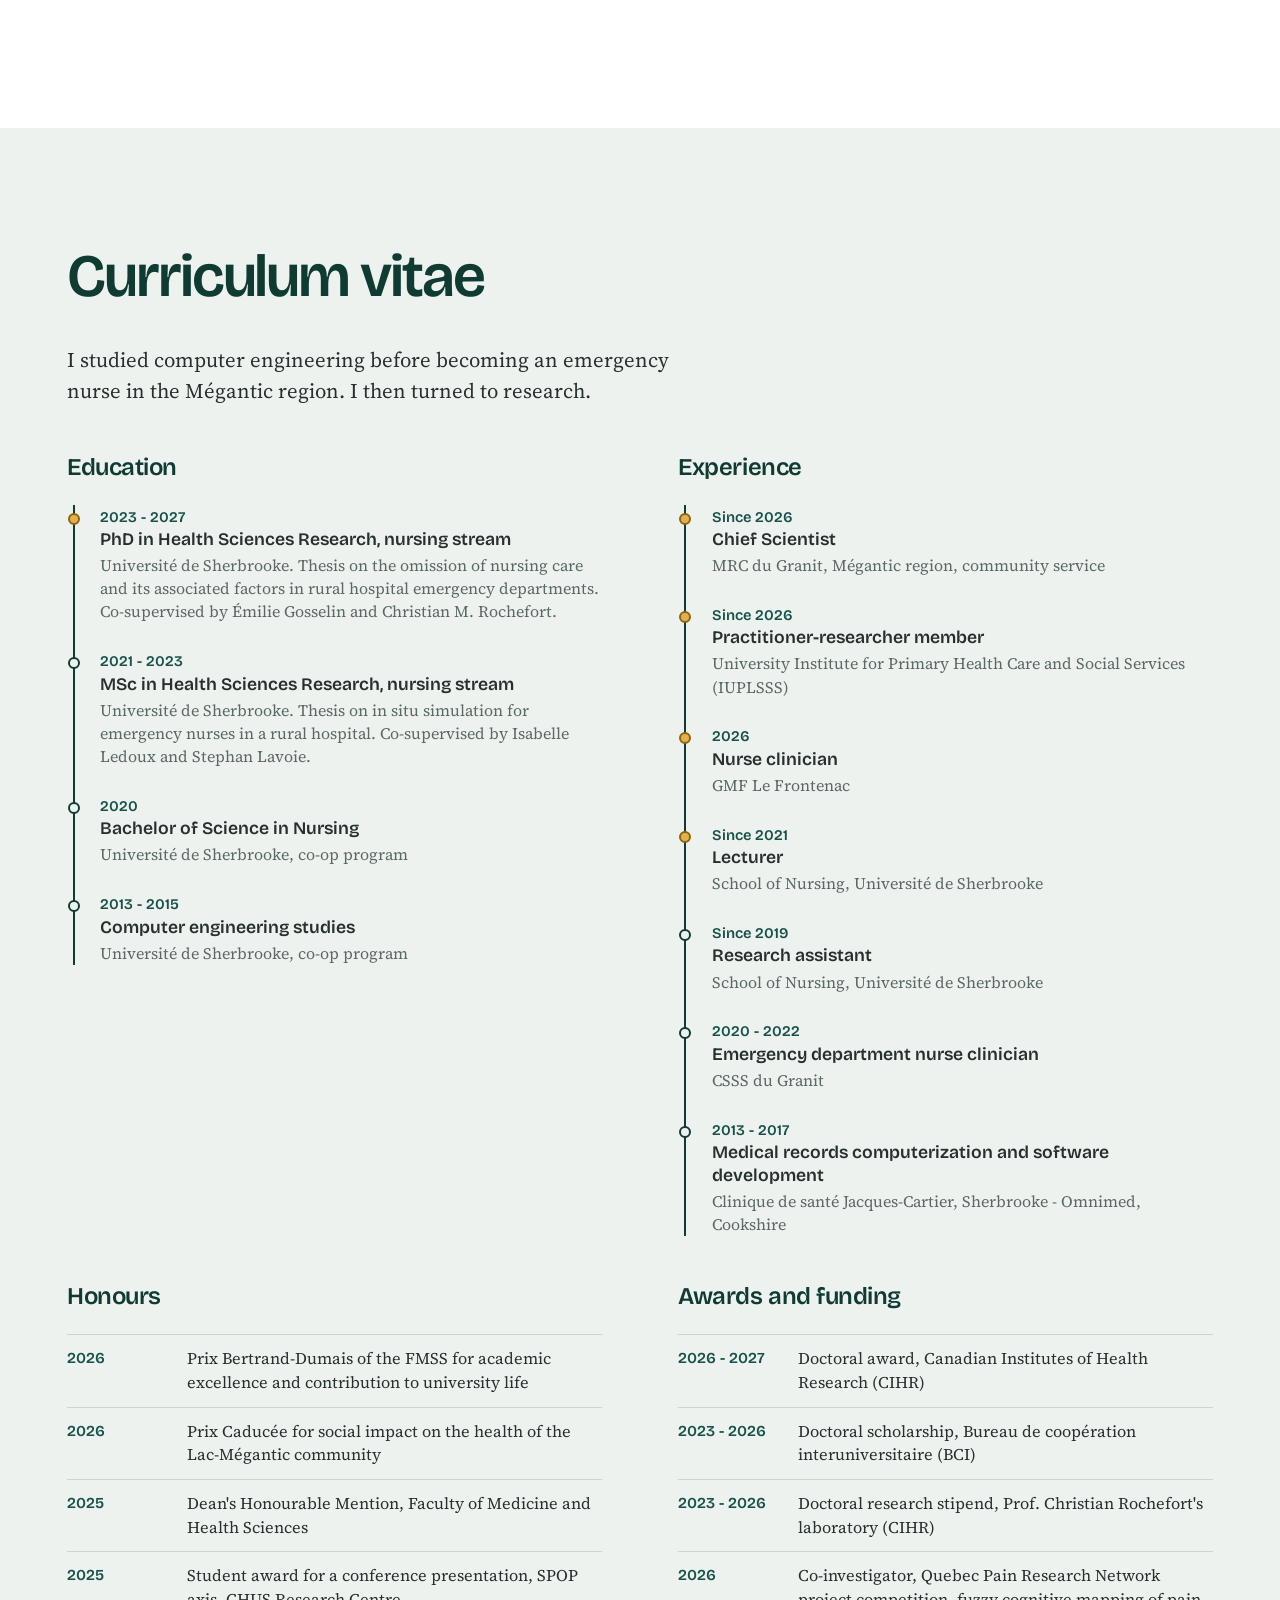
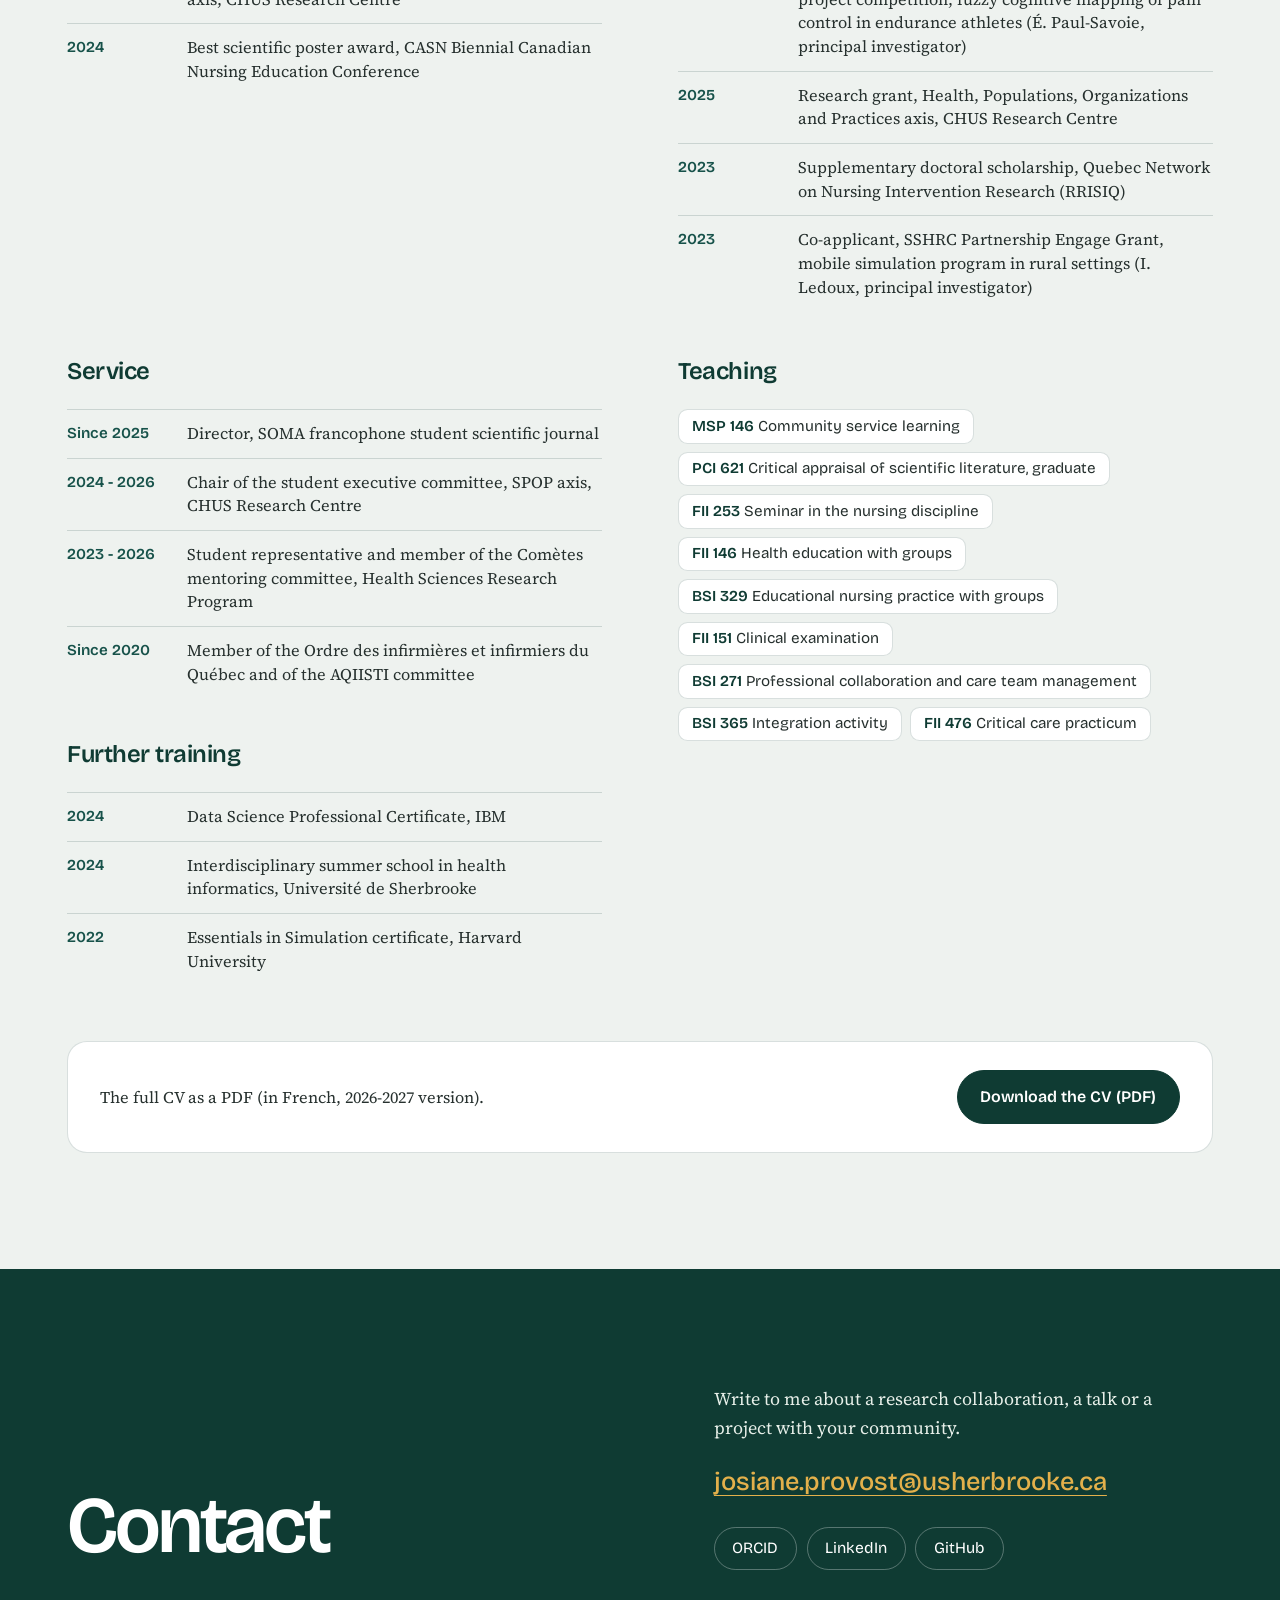
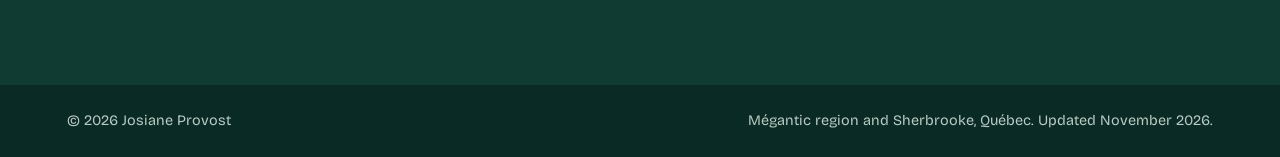
==== commit 028bba70: "Bouton vers le site web de la MRC du Granit sous le rôle de scientifique en chef Co-Authored-By: Cla" ====
--- a/index.html
+++ b/index.html
@@ -88,10 +88,11 @@
       </div>
       <div>
         <h3 lang="fr">Scientifique en chef</h3><h3 lang="en">Chief Scientist</h3>
-        <p class="lieu" lang="fr"><a href="https://www.mrcgranit.qc.ca/" rel="noopener">MRC du Granit</a>, région de Mégantic</p>
-        <p class="lieu" lang="en"><a href="https://www.mrcgranit.qc.ca/" rel="noopener">MRC du Granit</a>, Mégantic region</p>
+        <p class="lieu" lang="fr">MRC du Granit, région de Mégantic</p>
+        <p class="lieu" lang="en">MRC du Granit, Mégantic region</p>
         <p lang="fr">Je rédige des avis scientifiques pour le conseil des maires d'un territoire rural de 19 municipalités.</p>
         <p lang="en">I write scientific advisory reports for the council of mayors of a rural territory of 19 municipalities.</p>
+        <a class="bouton clair" href="https://www.mrcgranit.qc.ca/" rel="noopener"><span lang="fr">Site web de la MRC du Granit</span><span lang="en">MRC du Granit website</span></a>
       </div>
       <div>
         <h3 lang="fr">Enseignante</h3><h3 lang="en">Educator</h3>
--- a/styles.css
+++ b/styles.css
@@ -88,6 +88,7 @@
 .roles>div:last-child{border-right:0;padding-right:0}
 .roles h3{font-size:1.45rem;margin-bottom:.6rem}
 .roles p{font-size:1.02rem;margin:0;color:var(--granit)}
+.roles .bouton{margin-top:1.2rem;font-size:.92rem;padding:.55rem 1.1rem}
 .roles .lieu{font-family:var(--sans);font-size:.92rem;color:var(--ardoise);margin-bottom:.9rem}
 @media (max-width:52rem){
   .roles{grid-template-columns:1fr}
